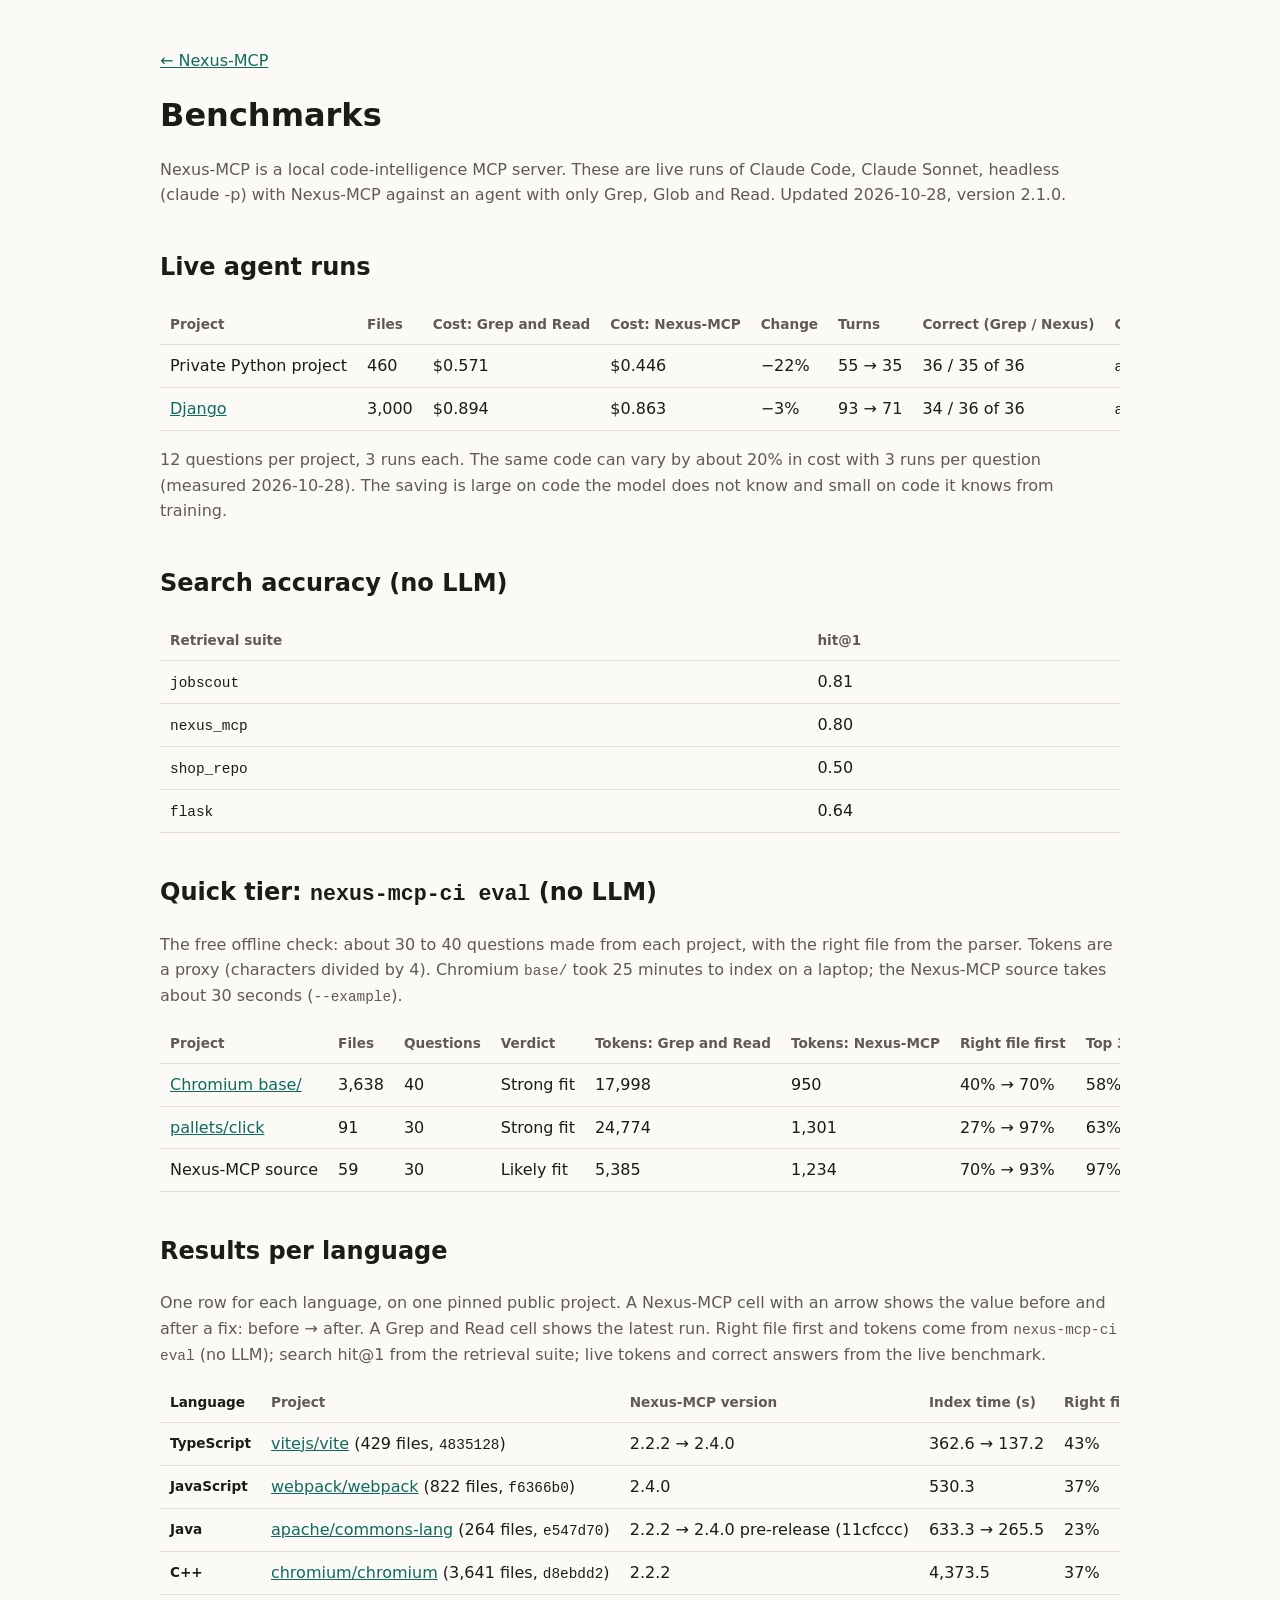
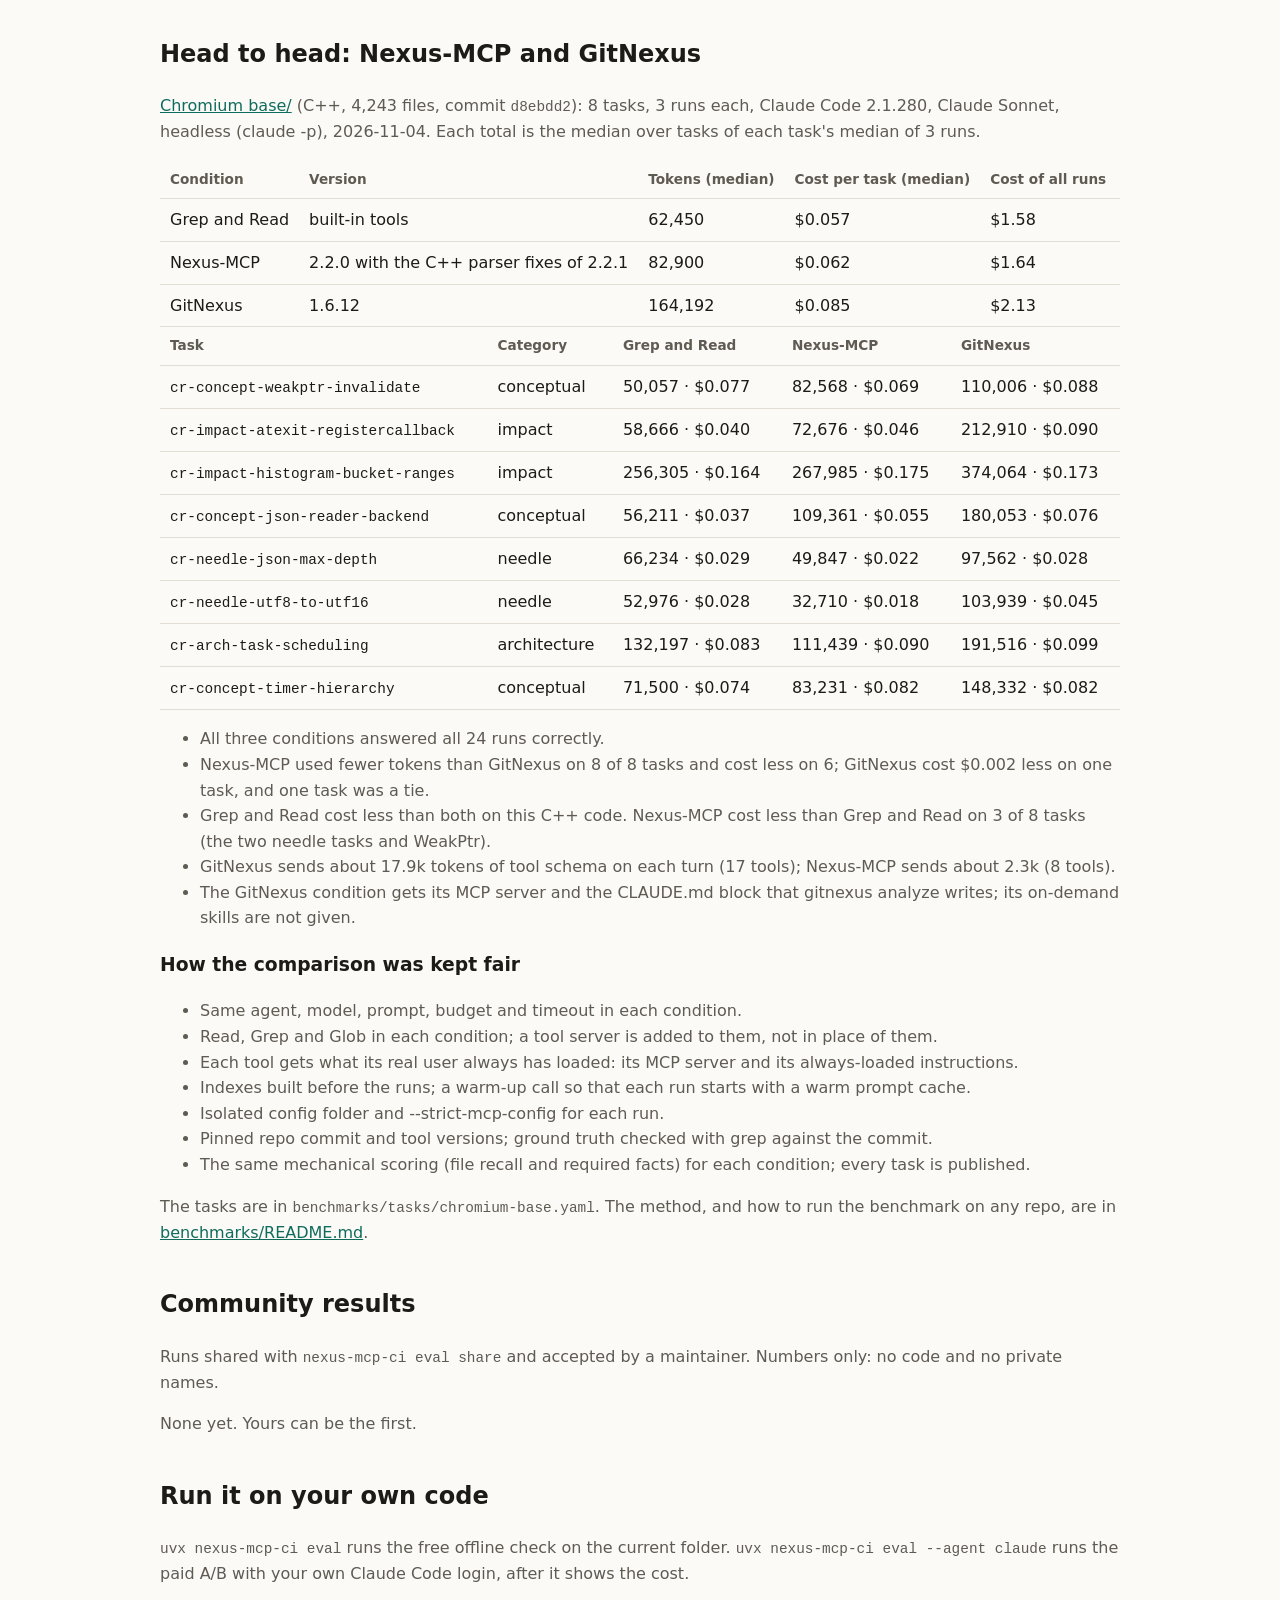
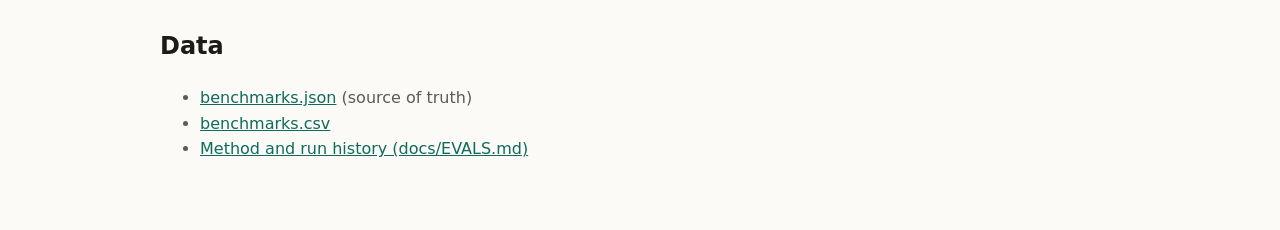
==== site/benchmarks.html @ 5e4255f2 "docs(results): publish the 2.4.0 results for TypeScript and JavaScript The 2.4.0 live run (Sonnet, m" ====
<!doctype html>
<html lang="en">
<head>
<meta charset="utf-8">
<meta name="viewport" content="width=device-width, initial-scale=1">
<title>Nexus-MCP Benchmarks</title>
<meta name="description" content="Measured cost, turns and accuracy of Claude Code with the Nexus-MCP code-intelligence server against Grep and Read, with method and raw data.">
<link rel="canonical" href="https://jaggernaut007.github.io/nexus-mcp/benchmarks.html">
<script type="application/ld+json">{"@context": "https://schema.org", "@type": "Dataset", "name": "Nexus-MCP token-efficiency benchmark", "description": "Live agent runs of Claude Code with Nexus-MCP against Grep and Read: cost, turns and correct answers per project.", "url": "https://jaggernaut007.github.io/nexus-mcp/benchmarks.html", "dateModified": "2026-10-28", "license": "https://github.com/jaggernaut007/Nexus-MCP/blob/main/LICENSE", "creator": {"@type": "Person", "name": "Shreyas Jagannath"}, "distribution": [{"@type": "DataDownload", "encodingFormat": "application/json", "contentUrl": "https://jaggernaut007.github.io/nexus-mcp/benchmarks.json"}, {"@type": "DataDownload", "encodingFormat": "text/csv", "contentUrl": "https://jaggernaut007.github.io/nexus-mcp/benchmarks.csv"}]}</script>
<style>
:root { --bg:#fbfaf7; --fg:#1d1b18; --muted:#5f5a52; --line:#e3ded4; --accent:#0f6b5c; }
@media (prefers-color-scheme: dark) { :root:not([data-theme="light"]) { --bg:#14130f; --fg:#ece8df; --muted:#a39d91; --line:#2e2b25; --accent:#5cc7b2; } }
:root[data-theme="dark"] { --bg:#14130f; --fg:#ece8df; --muted:#a39d91; --line:#2e2b25; --accent:#5cc7b2; }
body { margin:0; background:var(--bg); color:var(--fg); font:16px/1.6 system-ui, sans-serif; }
main { max-width:960px; margin:0 auto; padding:32px 16px 64px; }
h1 { font-size:2rem; margin:0 0 8px; } h2 { margin-top:40px; }
p, li { color:var(--muted); } a { color:var(--accent); }
.scroll { overflow-x:auto; max-width:100%; }
table { border-collapse:collapse; width:100%; font-variant-numeric:tabular-nums; }
th, td { text-align:left; padding:8px 10px; border-bottom:1px solid var(--line); white-space:nowrap; }
th { font-size:.85rem; color:var(--muted); font-weight:600; }
code { font-size:.9em; }
.lang tr > :first-child { position:sticky; left:0; background:var(--bg); color:var(--fg); }
</style>
</head>
<body>
<main>
<p><a href="./">← Nexus-MCP</a></p>
<h1>Benchmarks</h1>
<p>Nexus-MCP is a local code-intelligence MCP server. These are live runs of Claude Code, Claude Sonnet, headless (claude -p) with Nexus-MCP against an agent with only Grep, Glob and Read. Updated 2026-10-28, version 2.1.0.</p>
<h2>Live agent runs</h2>
<div class="scroll"><table>
<thead><tr><th>Project</th><th>Files</th><th>Cost: Grep and Read</th><th>Cost: Nexus-MCP</th><th>Change</th><th>Turns</th><th>Correct (Grep / Nexus)</th><th>Commit, date</th></tr></thead>
<tbody>
<tr><td>Private Python project</td><td>460</td><td>$0.571</td><td>$0.446</td><td>−22%</td><td>55 → 35</td><td>36 / 35 of 36</td><td><code>a67e5b4</code>, 2026-10-28</td></tr>
<tr><td><a href="https://github.com/django/django">Django</a></td><td>3,000</td><td>$0.894</td><td>$0.863</td><td>−3%</td><td>93 → 71</td><td>34 / 36 of 36</td><td><code>a67e5b4</code>, 2026-10-28</td></tr>
</tbody></table></div>
<p>12 questions per project, 3 runs each. The same code can vary by about 20% in cost with 3 runs per question (measured 2026-10-28). The saving is large on code the model does not know and small on code it knows from training.</p>
<h2>Search accuracy (no LLM)</h2>
<div class="scroll"><table><thead><tr><th>Retrieval suite</th><th>hit@1</th></tr></thead><tbody><tr><td><code>jobscout</code></td><td>0.81</td></tr><tr><td><code>nexus_mcp</code></td><td>0.80</td></tr><tr><td><code>shop_repo</code></td><td>0.50</td></tr><tr><td><code>flask</code></td><td>0.64</td></tr></tbody></table></div>
<h2>Quick tier: <code>nexus-mcp-ci eval</code> (no LLM)</h2>
<p>The free offline check: about 30 to 40 questions made from each project, with the right file from the parser. Tokens are a proxy (characters divided by 4). Chromium <code>base/</code> took 25 minutes to index on a laptop; the Nexus-MCP source takes about 30 seconds (<code>--example</code>).</p>
<div class="scroll"><table><thead><tr><th>Project</th><th>Files</th><th>Questions</th><th>Verdict</th><th>Tokens: Grep and Read</th><th>Tokens: Nexus-MCP</th><th>Right file first</th><th>Top 3</th><th>Date</th></tr></thead><tbody><tr><td><a href="https://github.com/chromium/chromium/tree/599789097af11286fca074380e8a3634cea2fa25/base">Chromium base/</a></td><td>3,638</td><td>40</td><td>Strong fit</td><td>17,998</td><td>950</td><td>40% → 70%</td><td>58% → 90%</td><td>2026-11-03</td></tr><tr><td><a href="https://github.com/pallets/click">pallets/click</a></td><td>91</td><td>30</td><td>Strong fit</td><td>24,774</td><td>1,301</td><td>27% → 97%</td><td>63% → 100%</td><td>2026-11-03</td></tr><tr><td>Nexus-MCP source</td><td>59</td><td>30</td><td>Likely fit</td><td>5,385</td><td>1,234</td><td>70% → 93%</td><td>97% → 97%</td><td>2026-11-03</td></tr></tbody></table></div>
<h2>Results per language</h2>
<p>One row for each language, on one pinned public project. A Nexus-MCP cell with an arrow shows the value before and after a fix: before → after. A Grep and Read cell shows the latest run. Right file first and tokens come from <code>nexus-mcp-ci eval</code> (no LLM); search hit@1 from the retrieval suite; live tokens and correct answers from the live benchmark.</p>
<div class="scroll"><table class="lang"><thead><tr><th>Language</th><th>Project</th><th>Nexus-MCP version</th><th>Index time (s)</th><th>Right file first: Grep and Read</th><th>Right file first: Nexus-MCP</th><th>Tokens to the right file: Grep and Read</th><th>Tokens to the right file: Nexus-MCP</th><th>Search hit@1</th><th>Calls per function</th><th>Live tokens: Grep and Read</th><th>Live tokens: Nexus-MCP</th><th>Correct: Grep and Read</th><th>Correct: Nexus-MCP</th><th>Agent</th></tr></thead><tbody><tr><th scope="row">TypeScript</th><td><a href="https://github.com/vitejs/vite">vitejs/vite</a> (429 files, <code>4835128</code>)</td><td>2.2.2 → 2.4.0</td><td>362.6 → 137.2</td><td>43%</td><td>83%</td><td>16,520</td><td>1,322 → 1,286</td><td>0.47</td><td>1.38</td><td>69,790</td><td>57,268 → 52,411</td><td>6 of 6</td><td>6 of 6</td><td>sonnet, medium effort, reduced</td></tr><tr><th scope="row">JavaScript</th><td><a href="https://github.com/webpack/webpack">webpack/webpack</a> (822 files, <code>f6366b0</code>)</td><td>2.4.0</td><td>530.3</td><td>37%</td><td>67%</td><td>25,634</td><td>1,251</td><td>0.20</td><td>1.38</td><td>100,320</td><td>74,638</td><td>6 of 6</td><td>6 of 6</td><td>sonnet, medium effort, reduced</td></tr><tr><th scope="row">Java</th><td><a href="https://github.com/apache/commons-lang">apache/commons-lang</a> (264 files, <code>e547d70</code>)</td><td>2.2.2 → 2.4.0 pre-release (11cfccc)</td><td>633.3 → 265.5</td><td>23%</td><td>87%</td><td>48,176</td><td>1,277 → 1,241</td><td>0.73</td><td>0.75</td><td>50,448</td><td>34,601 → 32,862</td><td>6 of 6</td><td>6 of 6</td><td>sonnet, medium effort, reduced</td></tr><tr><th scope="row">C++</th><td><a href="https://chromium.googlesource.com/chromium/src">chromium/chromium</a> (3,641 files, <code>d8ebdd2</code>)</td><td>2.2.2</td><td>4,373.5</td><td>37%</td><td>83%</td><td>16,096</td><td>953</td><td>0.40</td><td>1.39</td><td>70,495</td><td>60,622</td><td>6 of 6</td><td>6 of 6</td><td>sonnet, medium effort, reduced</td></tr></tbody></table></div>
<h2>Head to head: Nexus-MCP and GitNexus</h2>
<p><a href="https://chromium.googlesource.com/chromium/src/+/d8ebdd25980e38badccc265758aa508e6592000e/base/">Chromium base/</a> (C++, 4,243 files, commit <code>d8ebdd2</code>): 8 tasks, 3 runs each, Claude Code 2.1.280, Claude Sonnet, headless (claude -p), 2026-11-04. Each total is the median over tasks of each task&#x27;s median of 3 runs.</p>
<div class="scroll"><table><thead><tr><th>Condition</th><th>Version</th><th>Tokens (median)</th><th>Cost per task (median)</th><th>Cost of all runs</th><th>Turns</th><th>Correct</th></tr></thead><tbody><tr><td>Grep and Read</td><td>built-in tools</td><td>62,450</td><td>$0.057</td><td>$1.58</td><td>5</td><td>24 of 24</td></tr><tr><td>Nexus-MCP</td><td>2.2.0 with the C++ parser fixes of 2.2.1</td><td>82,900</td><td>$0.062</td><td>$1.64</td><td>6</td><td>24 of 24</td></tr><tr><td>GitNexus</td><td>1.6.12</td><td>164,192</td><td>$0.085</td><td>$2.13</td><td>6</td><td>24 of 24</td></tr></tbody></table></div>
<div class="scroll"><table><thead><tr><th>Task</th><th>Category</th><th>Grep and Read</th><th>Nexus-MCP</th><th>GitNexus</th></tr></thead><tbody><tr><td><code>cr-concept-weakptr-invalidate</code></td><td>conceptual</td><td>50,057 · $0.077</td><td>82,568 · $0.069</td><td>110,006 · $0.088</td></tr><tr><td><code>cr-impact-atexit-registercallback</code></td><td>impact</td><td>58,666 · $0.040</td><td>72,676 · $0.046</td><td>212,910 · $0.090</td></tr><tr><td><code>cr-impact-histogram-bucket-ranges</code></td><td>impact</td><td>256,305 · $0.164</td><td>267,985 · $0.175</td><td>374,064 · $0.173</td></tr><tr><td><code>cr-concept-json-reader-backend</code></td><td>conceptual</td><td>56,211 · $0.037</td><td>109,361 · $0.055</td><td>180,053 · $0.076</td></tr><tr><td><code>cr-needle-json-max-depth</code></td><td>needle</td><td>66,234 · $0.029</td><td>49,847 · $0.022</td><td>97,562 · $0.028</td></tr><tr><td><code>cr-needle-utf8-to-utf16</code></td><td>needle</td><td>52,976 · $0.028</td><td>32,710 · $0.018</td><td>103,939 · $0.045</td></tr><tr><td><code>cr-arch-task-scheduling</code></td><td>architecture</td><td>132,197 · $0.083</td><td>111,439 · $0.090</td><td>191,516 · $0.099</td></tr><tr><td><code>cr-concept-timer-hierarchy</code></td><td>conceptual</td><td>71,500 · $0.074</td><td>83,231 · $0.082</td><td>148,332 · $0.082</td></tr></tbody></table></div>
<ul><li>All three conditions answered all 24 runs correctly.</li><li>Nexus-MCP used fewer tokens than GitNexus on 8 of 8 tasks and cost less on 6; GitNexus cost $0.002 less on one task, and one task was a tie.</li><li>Grep and Read cost less than both on this C++ code. Nexus-MCP cost less than Grep and Read on 3 of 8 tasks (the two needle tasks and WeakPtr).</li><li>GitNexus sends about 17.9k tokens of tool schema on each turn (17 tools); Nexus-MCP sends about 2.3k (8 tools).</li><li>The GitNexus condition gets its MCP server and the CLAUDE.md block that gitnexus analyze writes; its on-demand skills are not given.</li></ul>
<h3>How the comparison was kept fair</h3>
<ul><li>Same agent, model, prompt, budget and timeout in each condition.</li><li>Read, Grep and Glob in each condition; a tool server is added to them, not in place of them.</li><li>Each tool gets what its real user always has loaded: its MCP server and its always-loaded instructions.</li><li>Indexes built before the runs; a warm-up call so that each run starts with a warm prompt cache.</li><li>Isolated config folder and --strict-mcp-config for each run.</li><li>Pinned repo commit and tool versions; ground truth checked with grep against the commit.</li><li>The same mechanical scoring (file recall and required facts) for each condition; every task is published.</li></ul>
<p>The tasks are in <code>benchmarks/tasks/chromium-base.yaml</code>. The method, and how to run the benchmark on any repo, are in <a href="https://github.com/jaggernaut007/Nexus-MCP/blob/main/benchmarks/README.md">benchmarks/README.md</a>.</p>
<h2>Community results</h2>
<p>Runs shared with <code>nexus-mcp-ci eval share</code> and accepted by a maintainer. Numbers only: no code and no private names.</p>
<p>None yet. Yours can be the first.</p>
<h2>Run it on your own code</h2>
<p><code>uvx nexus-mcp-ci eval</code> runs the free offline check on the current folder. <code>uvx nexus-mcp-ci eval --agent claude</code> runs the paid A/B with your own Claude Code login, after it shows the cost.</p>
<h2>Data</h2>
<ul>
<li><a href="benchmarks.json">benchmarks.json</a> (source of truth)</li>
<li><a href="benchmarks.csv">benchmarks.csv</a></li>
<li><a href="https://github.com/jaggernaut007/Nexus-MCP/blob/main/docs/EVALS.md">Method and run history (docs/EVALS.md)</a></li>
</ul>
</main>
</body>
</html>
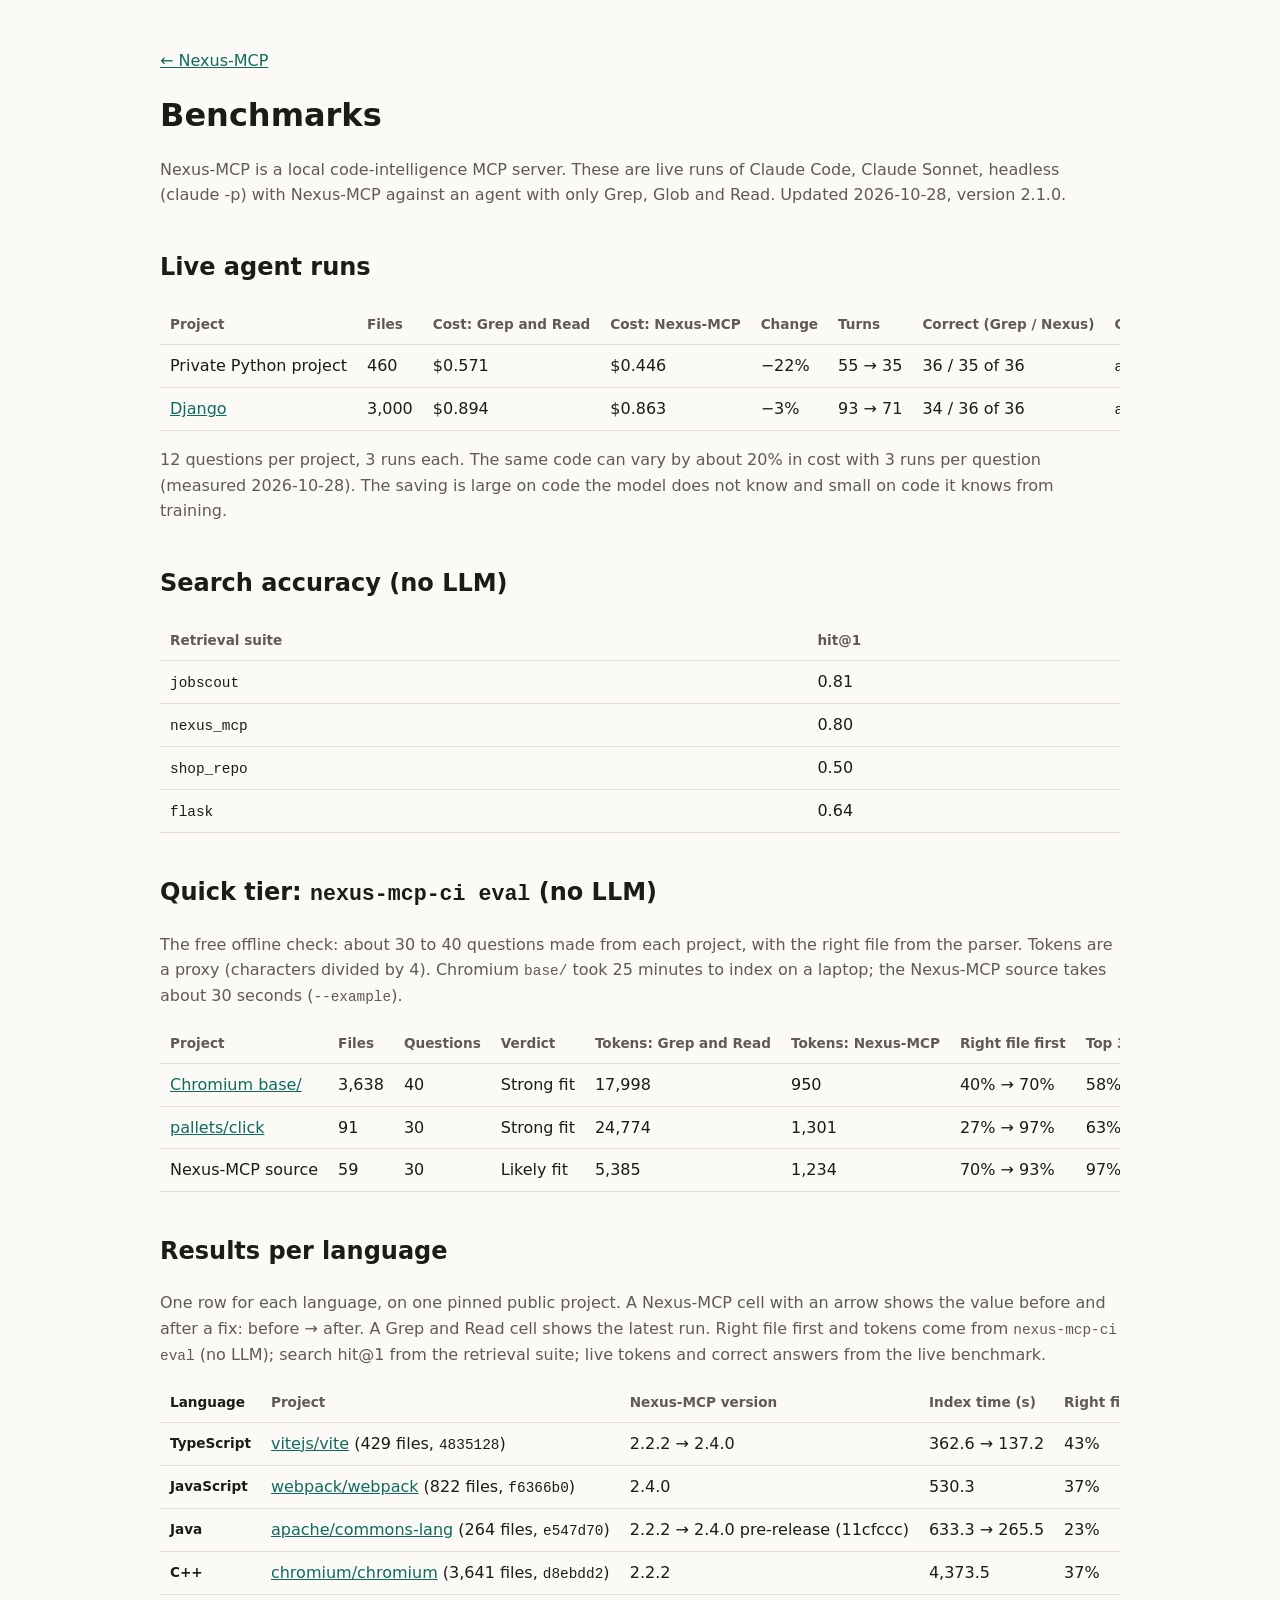
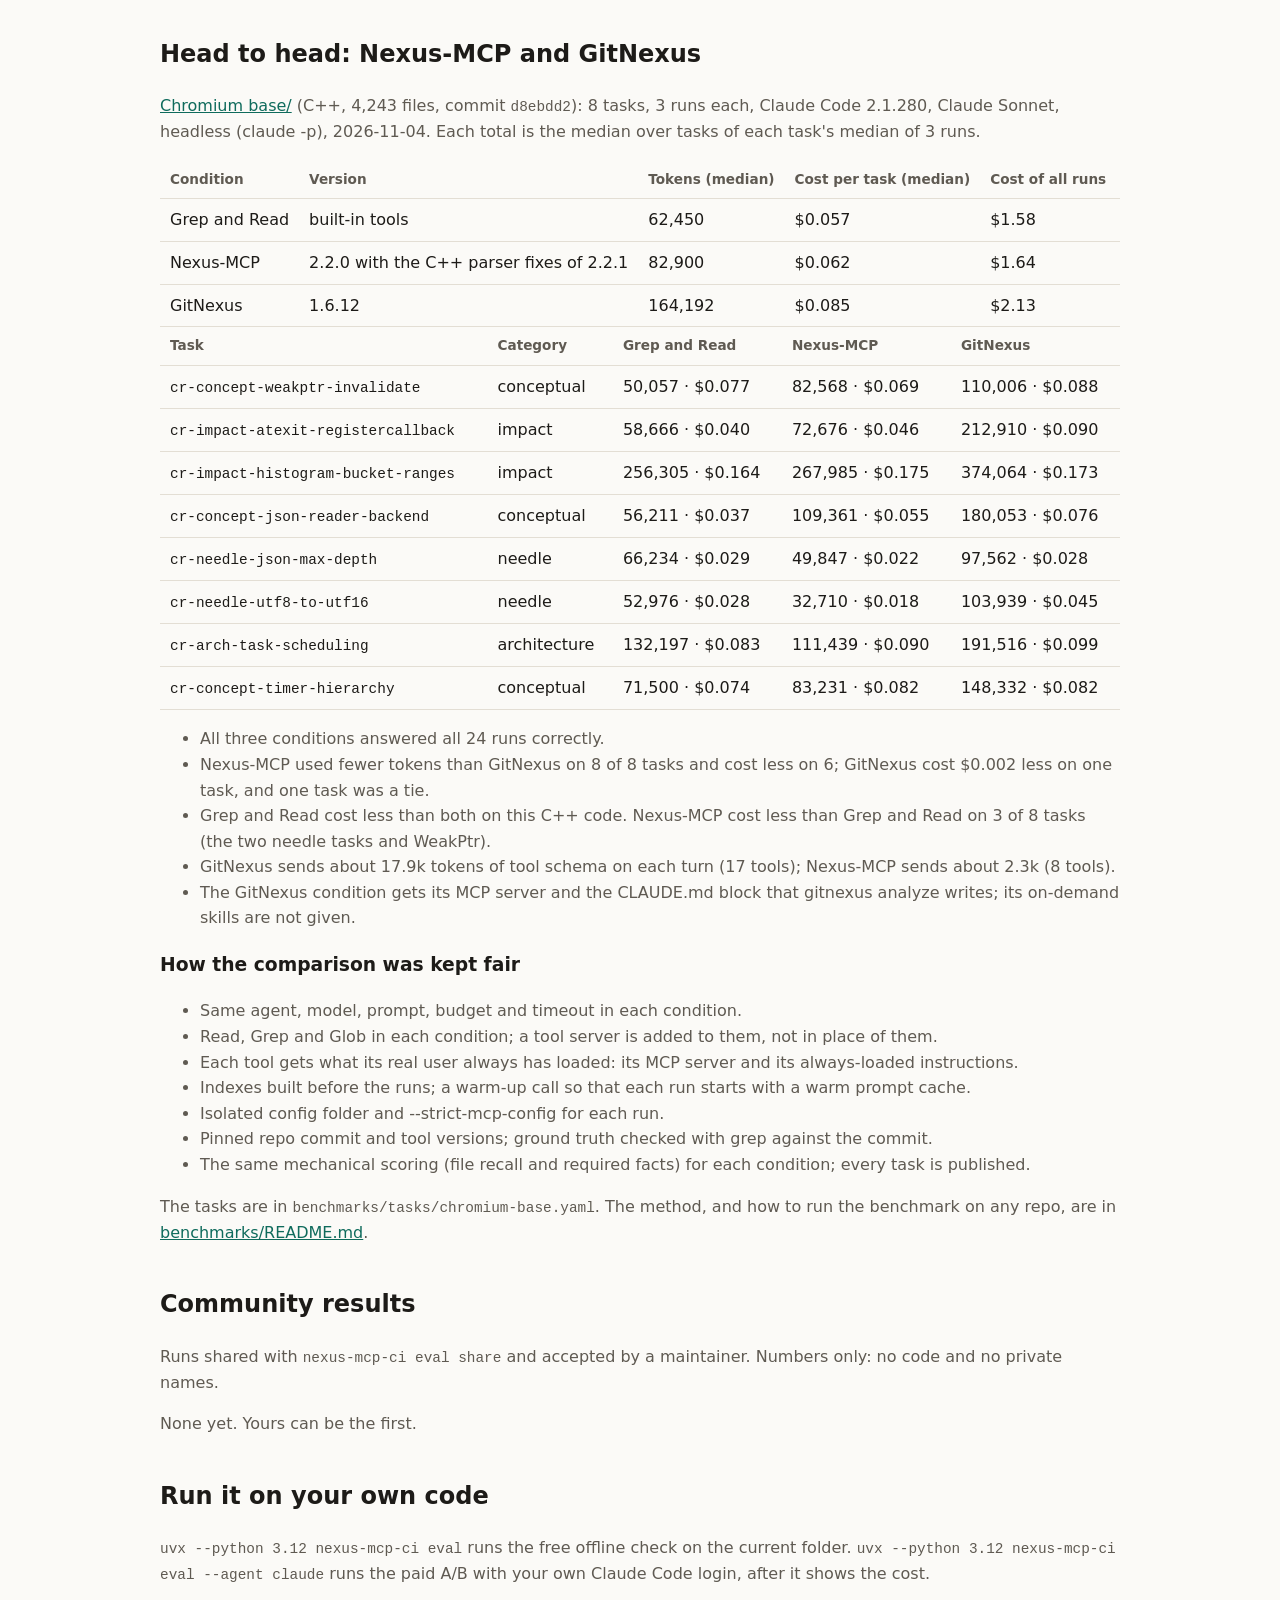
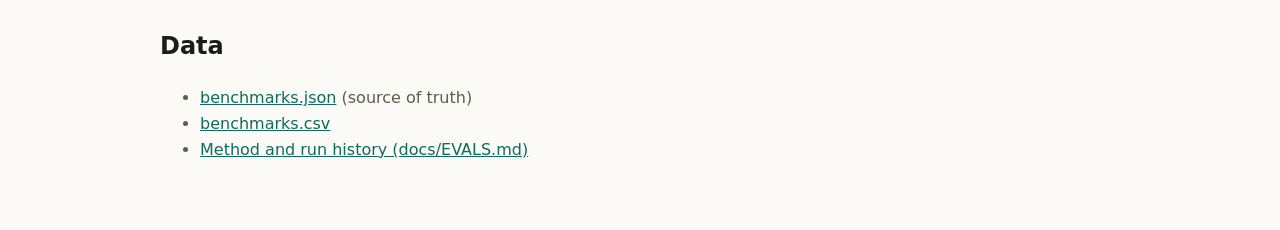
==== commit 7929d5c2: "fix(install): pin Python 3.12 in every uvx launch uvx uses the default Python for a tool and ignores" ====
--- a/site/benchmarks.html
+++ b/site/benchmarks.html
@@ -43,7 +43,7 @@
 <div class="scroll"><table><thead><tr><th>Project</th><th>Files</th><th>Questions</th><th>Verdict</th><th>Tokens: Grep and Read</th><th>Tokens: Nexus-MCP</th><th>Right file first</th><th>Top 3</th><th>Date</th></tr></thead><tbody><tr><td><a href="https://github.com/chromium/chromium/tree/599789097af11286fca074380e8a3634cea2fa25/base">Chromium base/</a></td><td>3,638</td><td>40</td><td>Strong fit</td><td>17,998</td><td>950</td><td>40% → 70%</td><td>58% → 90%</td><td>2026-11-03</td></tr><tr><td><a href="https://github.com/pallets/click">pallets/click</a></td><td>91</td><td>30</td><td>Strong fit</td><td>24,774</td><td>1,301</td><td>27% → 97%</td><td>63% → 100%</td><td>2026-11-03</td></tr><tr><td>Nexus-MCP source</td><td>59</td><td>30</td><td>Likely fit</td><td>5,385</td><td>1,234</td><td>70% → 93%</td><td>97% → 97%</td><td>2026-11-03</td></tr></tbody></table></div>
 <h2>Results per language</h2>
 <p>One row for each language, on one pinned public project. A Nexus-MCP cell with an arrow shows the value before and after a fix: before → after. A Grep and Read cell shows the latest run. Right file first and tokens come from <code>nexus-mcp-ci eval</code> (no LLM); search hit@1 from the retrieval suite; live tokens and correct answers from the live benchmark.</p>
-<div class="scroll"><table class="lang"><thead><tr><th>Language</th><th>Project</th><th>Nexus-MCP version</th><th>Index time (s)</th><th>Right file first: Grep and Read</th><th>Right file first: Nexus-MCP</th><th>Tokens to the right file: Grep and Read</th><th>Tokens to the right file: Nexus-MCP</th><th>Search hit@1</th><th>Calls per function</th><th>Live tokens: Grep and Read</th><th>Live tokens: Nexus-MCP</th><th>Correct: Grep and Read</th><th>Correct: Nexus-MCP</th><th>Agent</th></tr></thead><tbody><tr><th scope="row">TypeScript</th><td><a href="https://github.com/vitejs/vite">vitejs/vite</a> (429 files, <code>4835128</code>)</td><td>2.2.2 → 2.4.0</td><td>362.6 → 137.2</td><td>43%</td><td>83%</td><td>16,520</td><td>1,322 → 1,286</td><td>0.47</td><td>1.38</td><td>69,790</td><td>57,268 → 52,411</td><td>6 of 6</td><td>6 of 6</td><td>sonnet, medium effort, reduced</td></tr><tr><th scope="row">JavaScript</th><td><a href="https://github.com/webpack/webpack">webpack/webpack</a> (822 files, <code>f6366b0</code>)</td><td>2.4.0</td><td>530.3</td><td>37%</td><td>67%</td><td>25,634</td><td>1,251</td><td>0.20</td><td>1.38</td><td>100,320</td><td>74,638</td><td>6 of 6</td><td>6 of 6</td><td>sonnet, medium effort, reduced</td></tr><tr><th scope="row">Java</th><td><a href="https://github.com/apache/commons-lang">apache/commons-lang</a> (264 files, <code>e547d70</code>)</td><td>2.2.2 → 2.4.0 pre-release (11cfccc)</td><td>633.3 → 265.5</td><td>23%</td><td>87%</td><td>48,176</td><td>1,277 → 1,241</td><td>0.73</td><td>0.75</td><td>50,448</td><td>34,601 → 32,862</td><td>6 of 6</td><td>6 of 6</td><td>sonnet, medium effort, reduced</td></tr><tr><th scope="row">C++</th><td><a href="https://chromium.googlesource.com/chromium/src">chromium/chromium</a> (3,641 files, <code>d8ebdd2</code>)</td><td>2.2.2</td><td>4,373.5</td><td>37%</td><td>83%</td><td>16,096</td><td>953</td><td>0.40</td><td>1.39</td><td>70,495</td><td>60,622</td><td>6 of 6</td><td>6 of 6</td><td>sonnet, medium effort, reduced</td></tr></tbody></table></div>
+<div class="scroll"><table class="lang"><thead><tr><th>Language</th><th>Project</th><th>Nexus-MCP version</th><th>Index time (s)</th><th>Right file first: Grep and Read</th><th>Right file first: Nexus-MCP</th><th>Tokens to the right file: Grep and Read</th><th>Tokens to the right file: Nexus-MCP</th><th>Search hit@1</th><th>Calls per function</th><th>Live tokens: Grep and Read</th><th>Live tokens: Nexus-MCP</th><th>Correct: Grep and Read</th><th>Correct: Nexus-MCP</th><th>Agent</th></tr></thead><tbody><tr><th scope="row">TypeScript</th><td><a href="https://github.com/vitejs/vite">vitejs/vite</a> (429 files, <code>4835128</code>)</td><td>2.2.2 → 2.4.0</td><td>362.6 → 137.2</td><td>43%</td><td>83%</td><td>16,520</td><td>1,322 → 1,286</td><td>0.47</td><td>1.40</td><td>69,790</td><td>57,268 → 52,411</td><td>6 of 6</td><td>6 of 6</td><td>sonnet, medium effort, reduced</td></tr><tr><th scope="row">JavaScript</th><td><a href="https://github.com/webpack/webpack">webpack/webpack</a> (822 files, <code>f6366b0</code>)</td><td>2.4.0</td><td>530.3</td><td>37%</td><td>67%</td><td>25,634</td><td>1,251</td><td>0.20</td><td>1.38</td><td>100,320</td><td>74,638</td><td>6 of 6</td><td>6 of 6</td><td>sonnet, medium effort, reduced</td></tr><tr><th scope="row">Java</th><td><a href="https://github.com/apache/commons-lang">apache/commons-lang</a> (264 files, <code>e547d70</code>)</td><td>2.2.2 → 2.4.0 pre-release (11cfccc)</td><td>633.3 → 265.5</td><td>23%</td><td>87%</td><td>48,176</td><td>1,277 → 1,241</td><td>0.73</td><td>0.75</td><td>50,448</td><td>34,601 → 32,862</td><td>6 of 6</td><td>6 of 6</td><td>sonnet, medium effort, reduced</td></tr><tr><th scope="row">C++</th><td><a href="https://chromium.googlesource.com/chromium/src">chromium/chromium</a> (3,641 files, <code>d8ebdd2</code>)</td><td>2.2.2</td><td>4,373.5</td><td>37%</td><td>83%</td><td>16,096</td><td>953</td><td>0.40</td><td>0.00</td><td>70,495</td><td>60,622</td><td>6 of 6</td><td>6 of 6</td><td>sonnet, medium effort, reduced</td></tr></tbody></table></div>
 <h2>Head to head: Nexus-MCP and GitNexus</h2>
 <p><a href="https://chromium.googlesource.com/chromium/src/+/d8ebdd25980e38badccc265758aa508e6592000e/base/">Chromium base/</a> (C++, 4,243 files, commit <code>d8ebdd2</code>): 8 tasks, 3 runs each, Claude Code 2.1.280, Claude Sonnet, headless (claude -p), 2026-11-04. Each total is the median over tasks of each task&#x27;s median of 3 runs.</p>
 <div class="scroll"><table><thead><tr><th>Condition</th><th>Version</th><th>Tokens (median)</th><th>Cost per task (median)</th><th>Cost of all runs</th><th>Turns</th><th>Correct</th></tr></thead><tbody><tr><td>Grep and Read</td><td>built-in tools</td><td>62,450</td><td>$0.057</td><td>$1.58</td><td>5</td><td>24 of 24</td></tr><tr><td>Nexus-MCP</td><td>2.2.0 with the C++ parser fixes of 2.2.1</td><td>82,900</td><td>$0.062</td><td>$1.64</td><td>6</td><td>24 of 24</td></tr><tr><td>GitNexus</td><td>1.6.12</td><td>164,192</td><td>$0.085</td><td>$2.13</td><td>6</td><td>24 of 24</td></tr></tbody></table></div>
@@ -56,7 +56,7 @@
 <p>Runs shared with <code>nexus-mcp-ci eval share</code> and accepted by a maintainer. Numbers only: no code and no private names.</p>
 <p>None yet. Yours can be the first.</p>
 <h2>Run it on your own code</h2>
-<p><code>uvx nexus-mcp-ci eval</code> runs the free offline check on the current folder. <code>uvx nexus-mcp-ci eval --agent claude</code> runs the paid A/B with your own Claude Code login, after it shows the cost.</p>
+<p><code>uvx --python 3.12 nexus-mcp-ci eval</code> runs the free offline check on the current folder. <code>uvx --python 3.12 nexus-mcp-ci eval --agent claude</code> runs the paid A/B with your own Claude Code login, after it shows the cost.</p>
 <h2>Data</h2>
 <ul>
 <li><a href="benchmarks.json">benchmarks.json</a> (source of truth)</li>
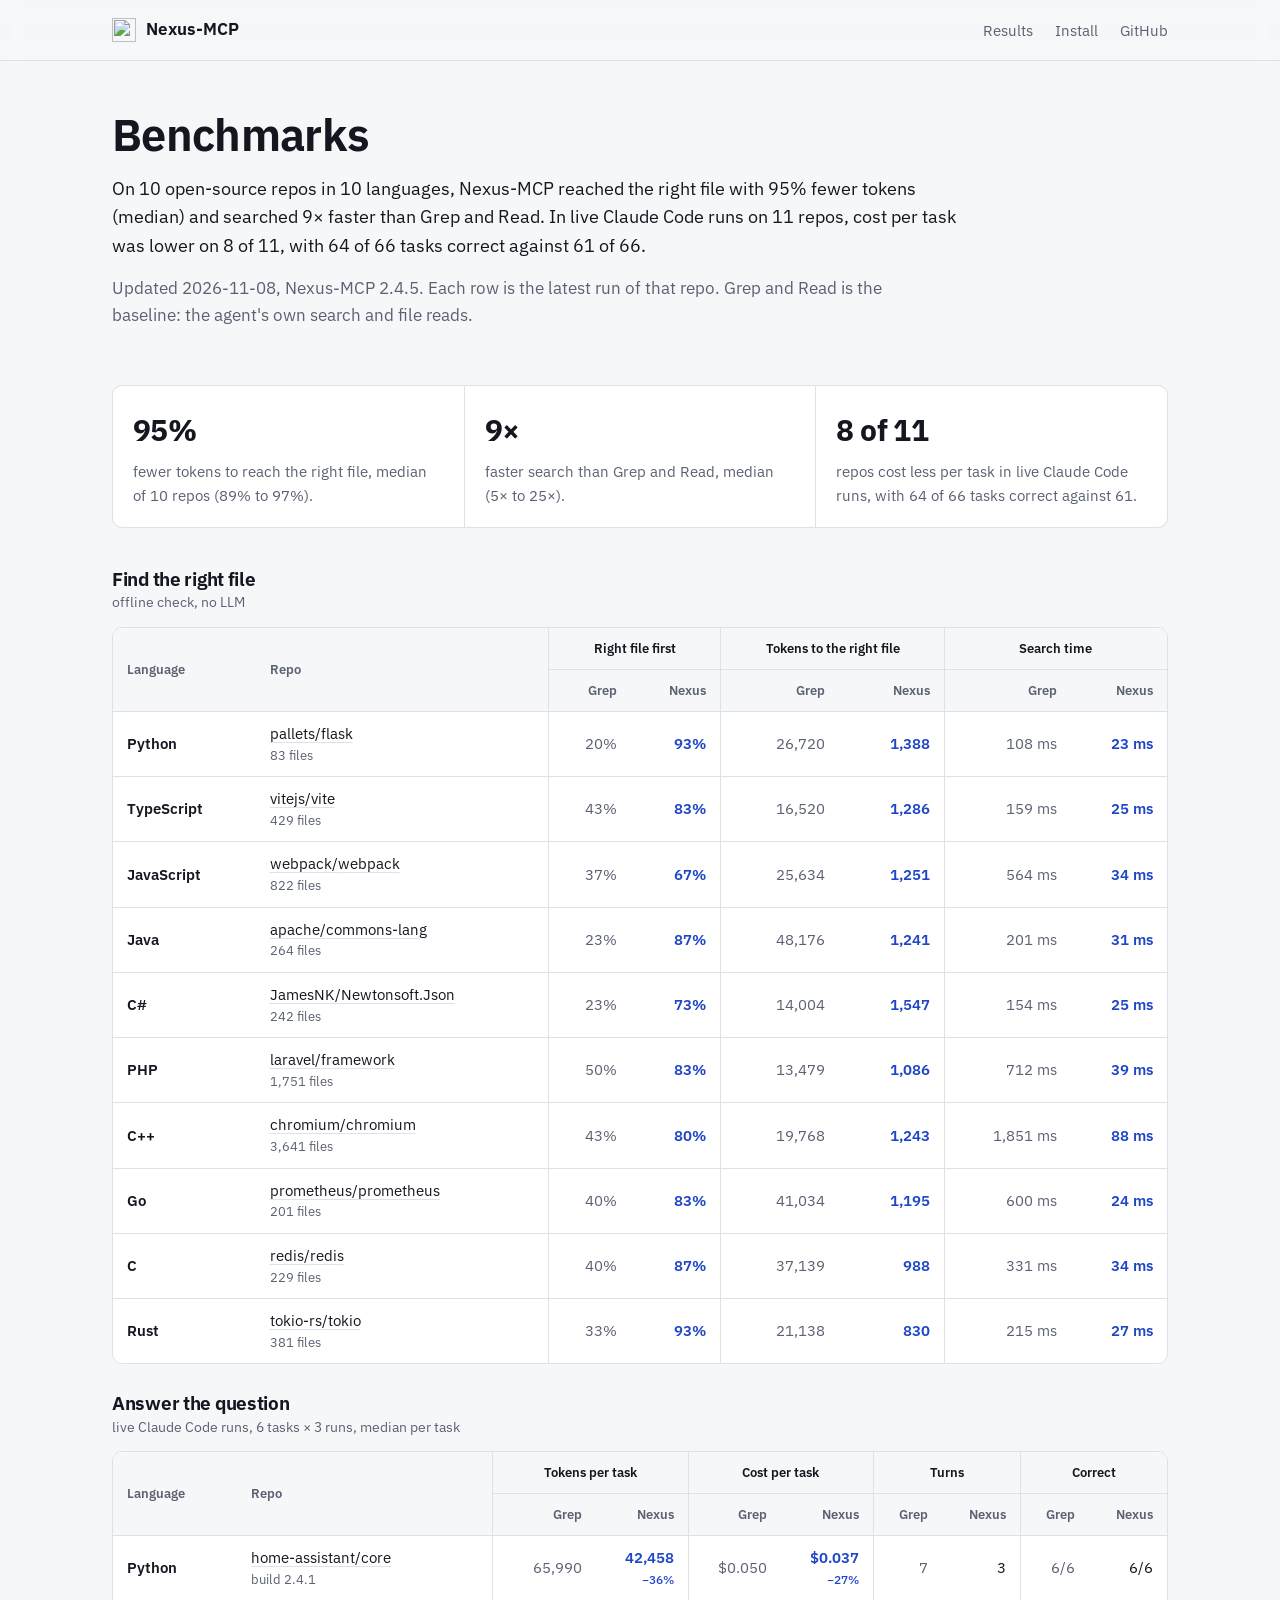
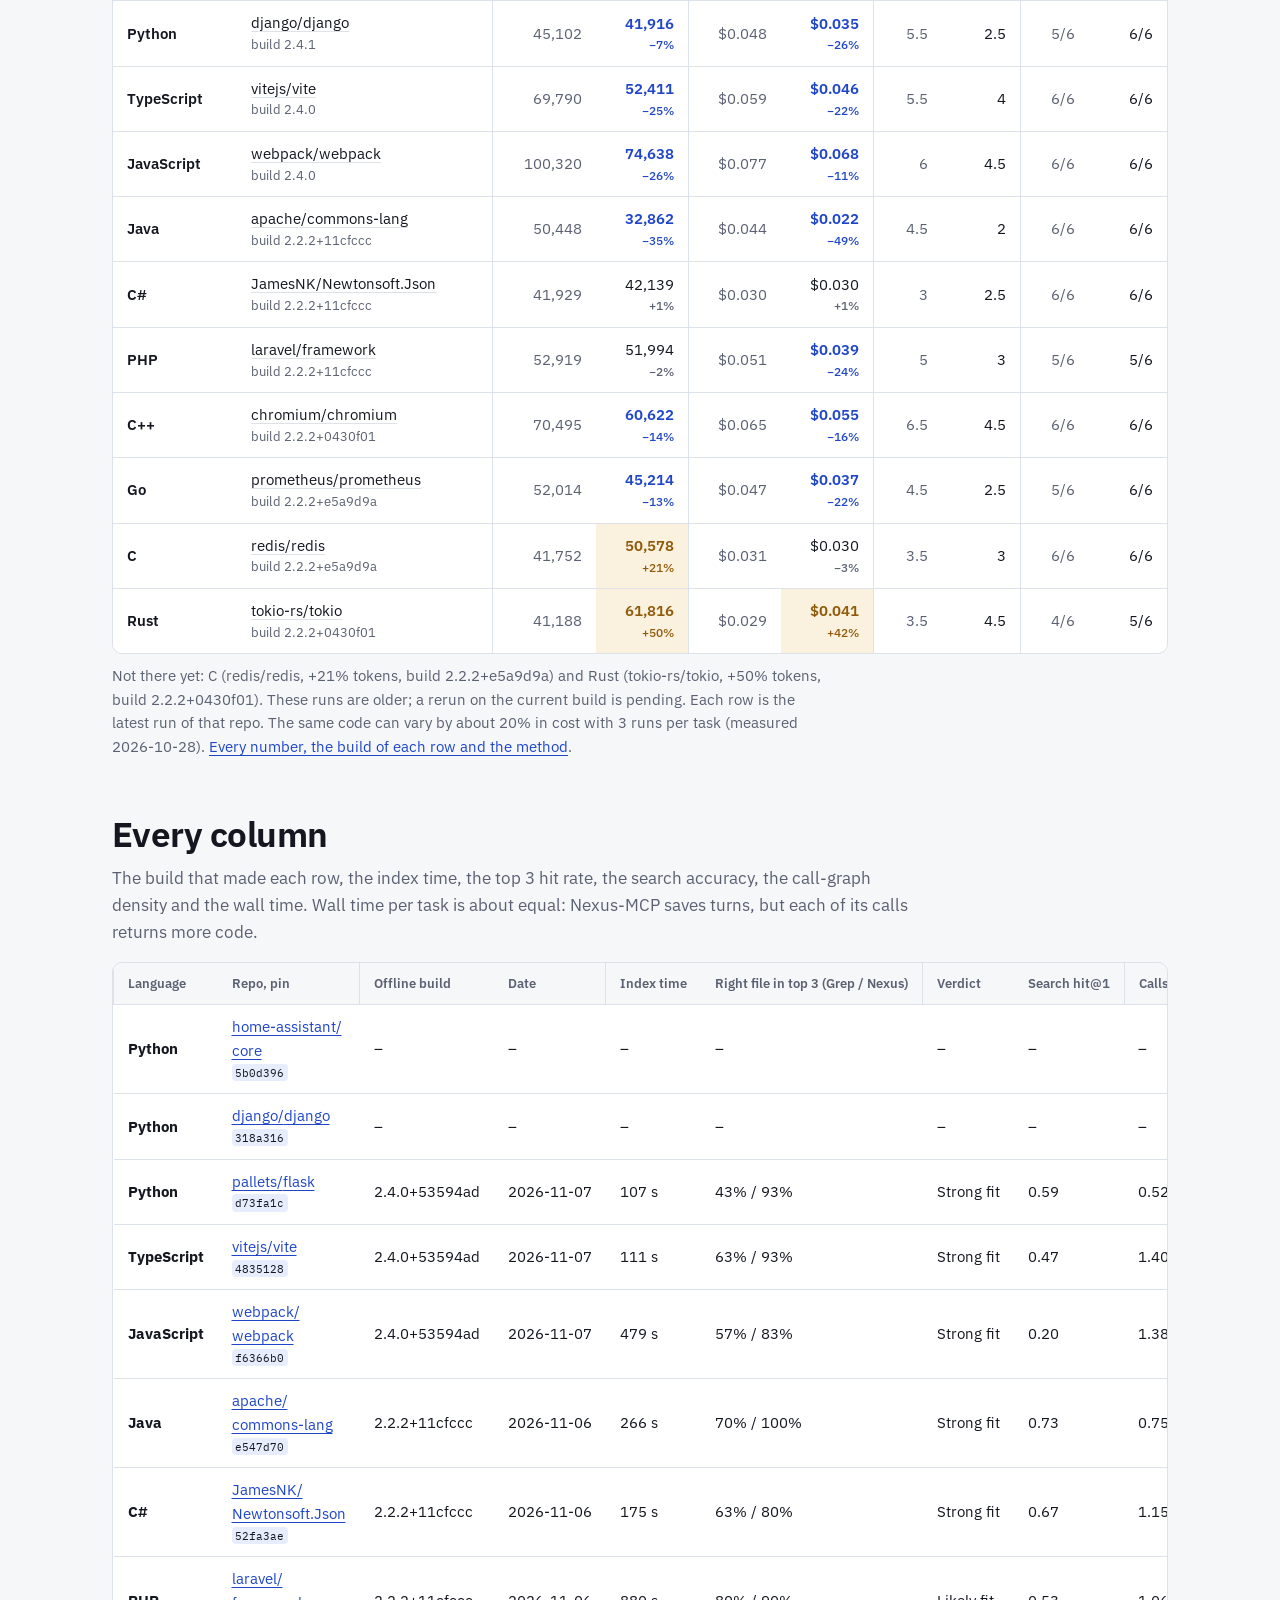
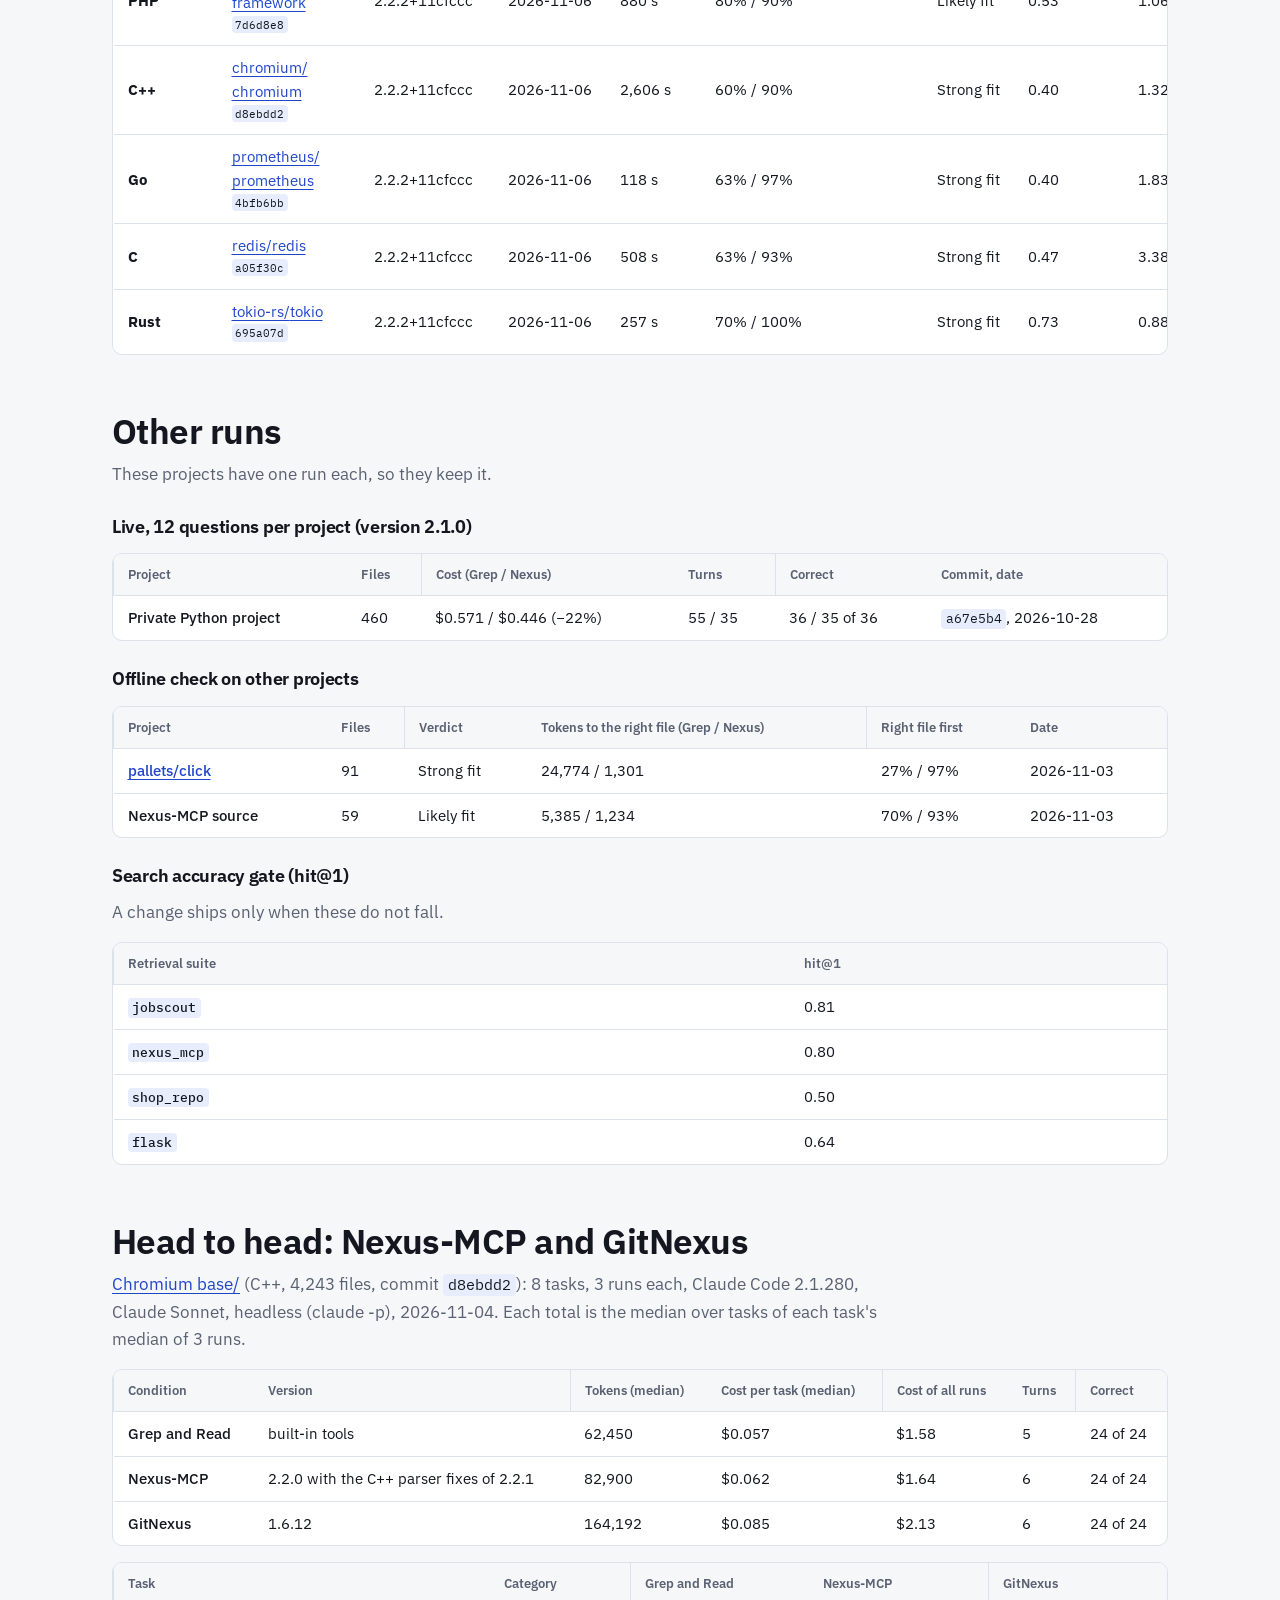
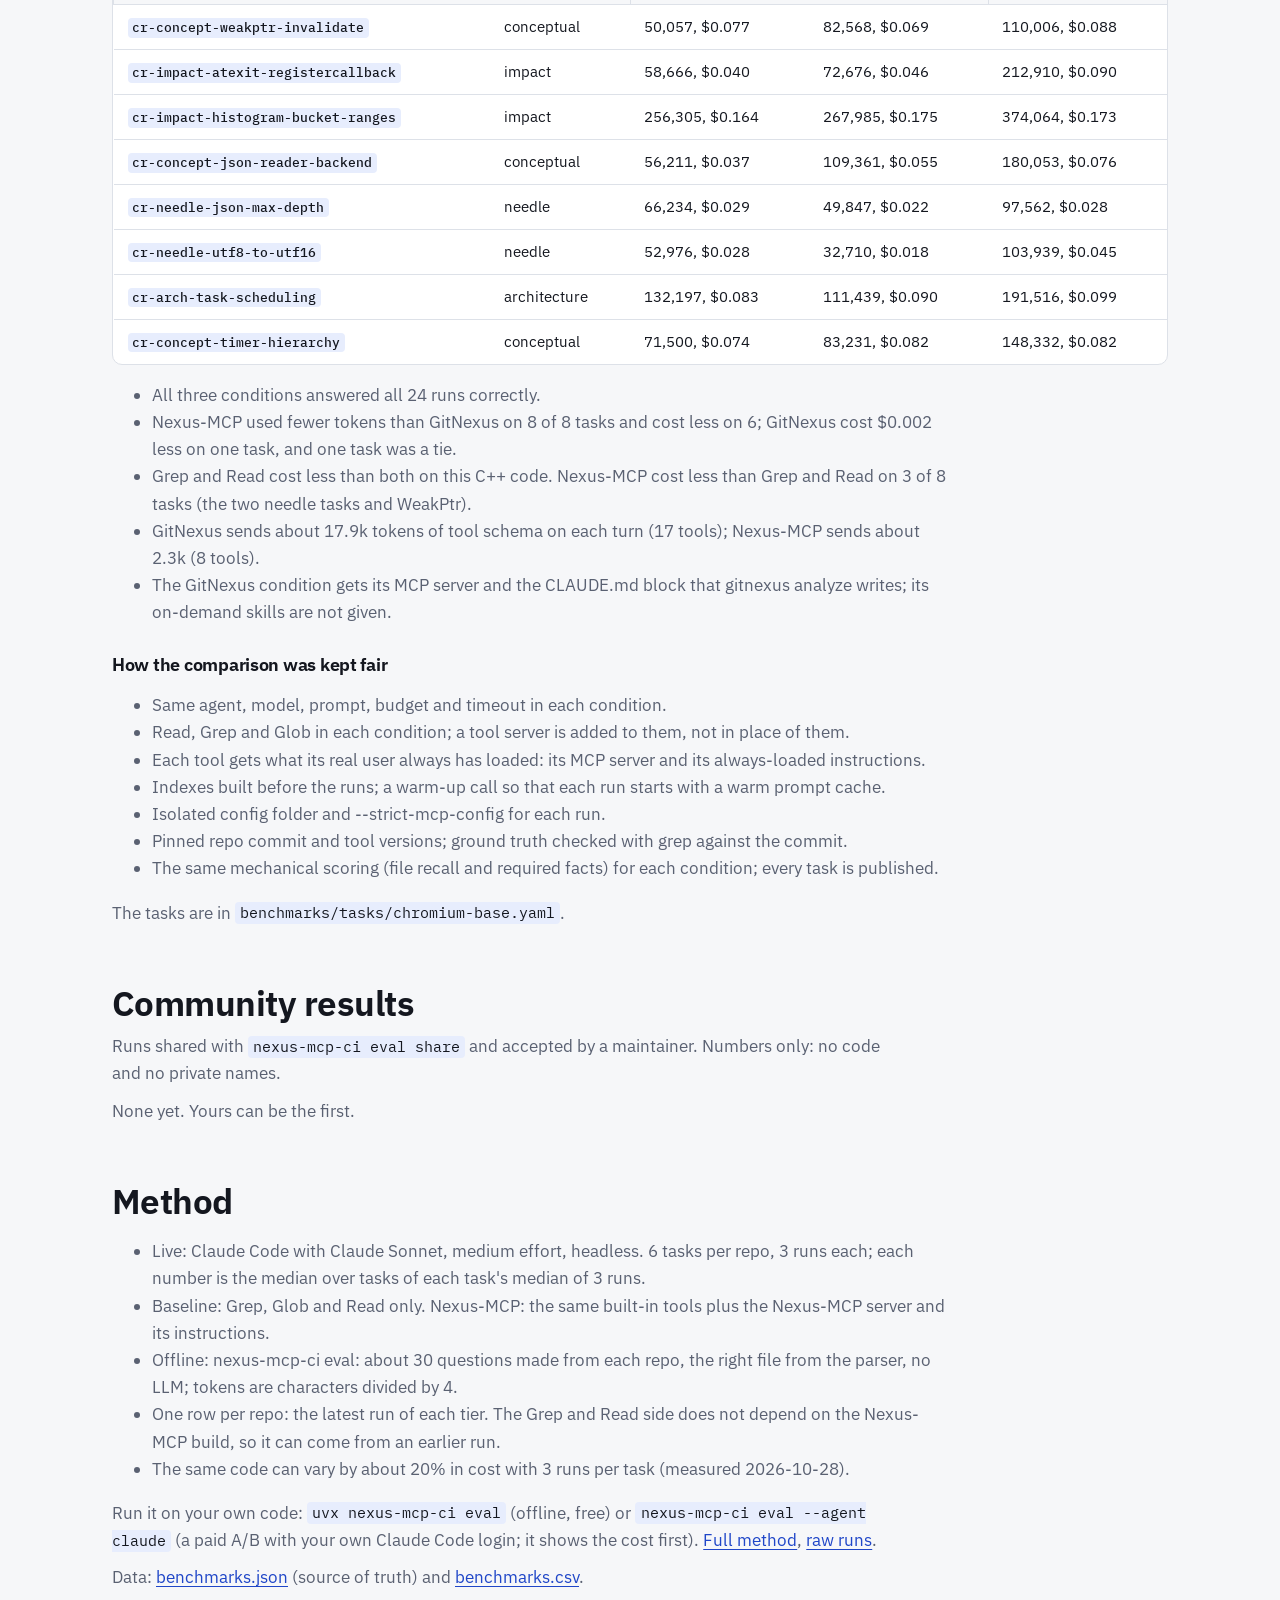
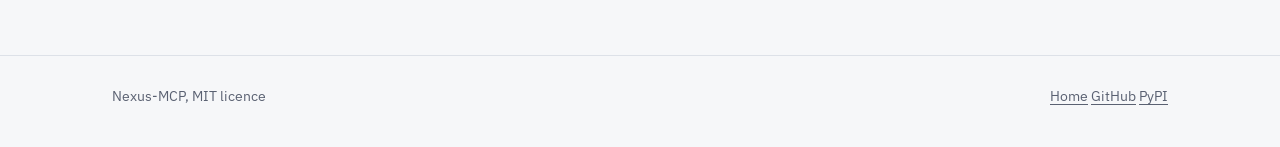
==== commit a80fe12e: "docs: rewrite the README and the site around the token story The README goes from 830 to about 200 l" ====
--- a/site/benchmarks.html
+++ b/site/benchmarks.html
@@ -4,65 +4,62 @@
 <meta charset="utf-8">
 <meta name="viewport" content="width=device-width, initial-scale=1">
 <title>Nexus-MCP Benchmarks</title>
-<meta name="description" content="Measured cost, turns and accuracy of Claude Code with the Nexus-MCP code-intelligence server against Grep and Read, with method and raw data.">
+<meta name="description" content="Tokens, search time, cost and accuracy of coding agents with Nexus-MCP against Grep and Read, on 12 open-source repos in 10 languages. Method and raw data.">
 <link rel="canonical" href="https://jaggernaut007.github.io/nexus-mcp/benchmarks.html">
-<script type="application/ld+json">{"@context": "https://schema.org", "@type": "Dataset", "name": "Nexus-MCP token-efficiency benchmark", "description": "Live agent runs of Claude Code with Nexus-MCP against Grep and Read: cost, turns and correct answers per project.", "url": "https://jaggernaut007.github.io/nexus-mcp/benchmarks.html", "dateModified": "2026-10-28", "license": "https://github.com/jaggernaut007/Nexus-MCP/blob/main/LICENSE", "creator": {"@type": "Person", "name": "Shreyas Jagannath"}, "distribution": [{"@type": "DataDownload", "encodingFormat": "application/json", "contentUrl": "https://jaggernaut007.github.io/nexus-mcp/benchmarks.json"}, {"@type": "DataDownload", "encodingFormat": "text/csv", "contentUrl": "https://jaggernaut007.github.io/nexus-mcp/benchmarks.csv"}]}</script>
-<style>
-:root { --bg:#fbfaf7; --fg:#1d1b18; --muted:#5f5a52; --line:#e3ded4; --accent:#0f6b5c; }
-@media (prefers-color-scheme: dark) { :root:not([data-theme="light"]) { --bg:#14130f; --fg:#ece8df; --muted:#a39d91; --line:#2e2b25; --accent:#5cc7b2; } }
-:root[data-theme="dark"] { --bg:#14130f; --fg:#ece8df; --muted:#a39d91; --line:#2e2b25; --accent:#5cc7b2; }
-body { margin:0; background:var(--bg); color:var(--fg); font:16px/1.6 system-ui, sans-serif; }
-main { max-width:960px; margin:0 auto; padding:32px 16px 64px; }
-h1 { font-size:2rem; margin:0 0 8px; } h2 { margin-top:40px; }
-p, li { color:var(--muted); } a { color:var(--accent); }
-.scroll { overflow-x:auto; max-width:100%; }
-table { border-collapse:collapse; width:100%; font-variant-numeric:tabular-nums; }
-th, td { text-align:left; padding:8px 10px; border-bottom:1px solid var(--line); white-space:nowrap; }
-th { font-size:.85rem; color:var(--muted); font-weight:600; }
-code { font-size:.9em; }
-.lang tr > :first-child { position:sticky; left:0; background:var(--bg); color:var(--fg); }
-</style>
+<link rel="icon" href="favicon.svg" type="image/svg+xml">
+<link rel="preconnect" href="https://fonts.googleapis.com">
+<link rel="preconnect" href="https://fonts.gstatic.com" crossorigin>
+<link href="https://fonts.googleapis.com/css2?family=IBM+Plex+Mono:wght@400;500&family=IBM+Plex+Sans:wght@400;500;600;700&display=swap" rel="stylesheet">
+<link rel="stylesheet" href="styles.css">
+<script type="application/ld+json">{"@context": "https://schema.org", "@type": "Dataset", "name": "Nexus-MCP token-efficiency benchmark", "description": "Tokens, search time, cost and correct answers of coding agents with Nexus-MCP against Grep and Read, on open-source repos in 10 languages.", "url": "https://jaggernaut007.github.io/nexus-mcp/benchmarks.html", "dateModified": "2026-11-08", "license": "https://github.com/jaggernaut007/Nexus-MCP/blob/main/LICENSE", "creator": {"@type": "Person", "name": "Shreyas Jagannath"}, "distribution": [{"@type": "DataDownload", "encodingFormat": "application/json", "contentUrl": "https://jaggernaut007.github.io/nexus-mcp/benchmarks.json"}, {"@type": "DataDownload", "encodingFormat": "text/csv", "contentUrl": "https://jaggernaut007.github.io/nexus-mcp/benchmarks.csv"}]}</script>
 </head>
-<body>
-<main>
-<p><a href="./">← Nexus-MCP</a></p>
+<body class="page">
+<header class="nav"><div class="wrap nav-inner"><a class="brand" href="./"><img src="favicon.svg" width="24" height="24" alt=""><span>Nexus-MCP</span></a><nav class="nav-links" aria-label="Primary"><a href="./#results">Results</a><a href="./#install">Install</a><a href="https://github.com/jaggernaut007/Nexus-MCP" rel="noopener">GitHub</a></nav></div></header>
+<main id="main" class="wrap page-main">
 <h1>Benchmarks</h1>
-<p>Nexus-MCP is a local code-intelligence MCP server. These are live runs of Claude Code, Claude Sonnet, headless (claude -p) with Nexus-MCP against an agent with only Grep, Glob and Read. Updated 2026-10-28, version 2.1.0.</p>
-<h2>Live agent runs</h2>
-<div class="scroll"><table>
-<thead><tr><th>Project</th><th>Files</th><th>Cost: Grep and Read</th><th>Cost: Nexus-MCP</th><th>Change</th><th>Turns</th><th>Correct (Grep / Nexus)</th><th>Commit, date</th></tr></thead>
-<tbody>
-<tr><td>Private Python project</td><td>460</td><td>$0.571</td><td>$0.446</td><td>−22%</td><td>55 → 35</td><td>36 / 35 of 36</td><td><code>a67e5b4</code>, 2026-10-28</td></tr>
-<tr><td><a href="https://github.com/django/django">Django</a></td><td>3,000</td><td>$0.894</td><td>$0.863</td><td>−3%</td><td>93 → 71</td><td>34 / 36 of 36</td><td><code>a67e5b4</code>, 2026-10-28</td></tr>
-</tbody></table></div>
-<p>12 questions per project, 3 runs each. The same code can vary by about 20% in cost with 3 runs per question (measured 2026-10-28). The saving is large on code the model does not know and small on code it knows from training.</p>
-<h2>Search accuracy (no LLM)</h2>
-<div class="scroll"><table><thead><tr><th>Retrieval suite</th><th>hit@1</th></tr></thead><tbody><tr><td><code>jobscout</code></td><td>0.81</td></tr><tr><td><code>nexus_mcp</code></td><td>0.80</td></tr><tr><td><code>shop_repo</code></td><td>0.50</td></tr><tr><td><code>flask</code></td><td>0.64</td></tr></tbody></table></div>
-<h2>Quick tier: <code>nexus-mcp-ci eval</code> (no LLM)</h2>
-<p>The free offline check: about 30 to 40 questions made from each project, with the right file from the parser. Tokens are a proxy (characters divided by 4). Chromium <code>base/</code> took 25 minutes to index on a laptop; the Nexus-MCP source takes about 30 seconds (<code>--example</code>).</p>
-<div class="scroll"><table><thead><tr><th>Project</th><th>Files</th><th>Questions</th><th>Verdict</th><th>Tokens: Grep and Read</th><th>Tokens: Nexus-MCP</th><th>Right file first</th><th>Top 3</th><th>Date</th></tr></thead><tbody><tr><td><a href="https://github.com/chromium/chromium/tree/599789097af11286fca074380e8a3634cea2fa25/base">Chromium base/</a></td><td>3,638</td><td>40</td><td>Strong fit</td><td>17,998</td><td>950</td><td>40% → 70%</td><td>58% → 90%</td><td>2026-11-03</td></tr><tr><td><a href="https://github.com/pallets/click">pallets/click</a></td><td>91</td><td>30</td><td>Strong fit</td><td>24,774</td><td>1,301</td><td>27% → 97%</td><td>63% → 100%</td><td>2026-11-03</td></tr><tr><td>Nexus-MCP source</td><td>59</td><td>30</td><td>Likely fit</td><td>5,385</td><td>1,234</td><td>70% → 93%</td><td>97% → 97%</td><td>2026-11-03</td></tr></tbody></table></div>
-<h2>Results per language</h2>
-<p>One row for each language, on one pinned public project. A Nexus-MCP cell with an arrow shows the value before and after a fix: before → after. A Grep and Read cell shows the latest run. Right file first and tokens come from <code>nexus-mcp-ci eval</code> (no LLM); search hit@1 from the retrieval suite; live tokens and correct answers from the live benchmark.</p>
-<div class="scroll"><table class="lang"><thead><tr><th>Language</th><th>Project</th><th>Nexus-MCP version</th><th>Index time (s)</th><th>Right file first: Grep and Read</th><th>Right file first: Nexus-MCP</th><th>Tokens to the right file: Grep and Read</th><th>Tokens to the right file: Nexus-MCP</th><th>Search hit@1</th><th>Calls per function</th><th>Live tokens: Grep and Read</th><th>Live tokens: Nexus-MCP</th><th>Correct: Grep and Read</th><th>Correct: Nexus-MCP</th><th>Agent</th></tr></thead><tbody><tr><th scope="row">TypeScript</th><td><a href="https://github.com/vitejs/vite">vitejs/vite</a> (429 files, <code>4835128</code>)</td><td>2.2.2 → 2.4.0</td><td>362.6 → 137.2</td><td>43%</td><td>83%</td><td>16,520</td><td>1,322 → 1,286</td><td>0.47</td><td>1.40</td><td>69,790</td><td>57,268 → 52,411</td><td>6 of 6</td><td>6 of 6</td><td>sonnet, medium effort, reduced</td></tr><tr><th scope="row">JavaScript</th><td><a href="https://github.com/webpack/webpack">webpack/webpack</a> (822 files, <code>f6366b0</code>)</td><td>2.4.0</td><td>530.3</td><td>37%</td><td>67%</td><td>25,634</td><td>1,251</td><td>0.20</td><td>1.38</td><td>100,320</td><td>74,638</td><td>6 of 6</td><td>6 of 6</td><td>sonnet, medium effort, reduced</td></tr><tr><th scope="row">Java</th><td><a href="https://github.com/apache/commons-lang">apache/commons-lang</a> (264 files, <code>e547d70</code>)</td><td>2.2.2 → 2.4.0 pre-release (11cfccc)</td><td>633.3 → 265.5</td><td>23%</td><td>87%</td><td>48,176</td><td>1,277 → 1,241</td><td>0.73</td><td>0.75</td><td>50,448</td><td>34,601 → 32,862</td><td>6 of 6</td><td>6 of 6</td><td>sonnet, medium effort, reduced</td></tr><tr><th scope="row">C++</th><td><a href="https://chromium.googlesource.com/chromium/src">chromium/chromium</a> (3,641 files, <code>d8ebdd2</code>)</td><td>2.2.2</td><td>4,373.5</td><td>37%</td><td>83%</td><td>16,096</td><td>953</td><td>0.40</td><td>0.00</td><td>70,495</td><td>60,622</td><td>6 of 6</td><td>6 of 6</td><td>sonnet, medium effort, reduced</td></tr></tbody></table></div>
-<h2>Head to head: Nexus-MCP and GitNexus</h2>
+<p class="lede">On 10 open-source repos in 10 languages, Nexus-MCP reached the right file with 95% fewer tokens (median) and searched 9× faster than Grep and Read. In live Claude Code runs on 11 repos, cost per task was lower on 8 of 11, with 64 of 66 tasks correct against 61 of 66.</p>
+<p>Updated 2026-11-08, Nexus-MCP 2.4.5. Each row is the latest run of that repo. Grep and Read is the baseline: the agent's own search and file reads.</p>
+<section class="page-section results-body">
+<div class="results-summary">
+  <p><strong>95%</strong> fewer tokens to reach the right file, median of 10 repos (89% to 97%).</p>
+  <p><strong>9×</strong> faster search than Grep and Read, median (5× to 25×).</p>
+  <p><strong>8 of 11</strong> repos cost less per task in live Claude Code runs, with 64 of 66 tasks correct against 61.</p>
+</div>
+<h3 id="offline-title">Find the right file <span>offline check, no LLM</span></h3>
+<div class="table-scroll" tabindex="0" role="region" aria-labelledby="offline-title"><table class="bench"><thead><tr><th rowspan="2" scope="col">Language</th><th rowspan="2" scope="col">Repo</th><th colspan="2" scope="colgroup">Right file first</th><th colspan="2" scope="colgroup">Tokens to the right file</th><th colspan="2" scope="colgroup">Search time</th></tr><tr><th scope="col" class="base">Grep</th><th scope="col">Nexus</th><th scope="col" class="base">Grep</th><th scope="col">Nexus</th><th scope="col" class="base">Grep</th><th scope="col">Nexus</th></tr></thead><tbody><tr><th scope="row">Python</th><td class="repo"><a href="https://github.com/pallets/flask" rel="noopener">pallets/<wbr>flask</a><span>83 files</span></td><td class="base">20%</td><td class="win">93%</td><td class="base">26,720</td><td class="win">1,388</td><td class="base">108 ms</td><td class="win">23 ms</td></tr><tr><th scope="row">TypeScript</th><td class="repo"><a href="https://github.com/vitejs/vite" rel="noopener">vitejs/<wbr>vite</a><span>429 files</span></td><td class="base">43%</td><td class="win">83%</td><td class="base">16,520</td><td class="win">1,286</td><td class="base">159 ms</td><td class="win">25 ms</td></tr><tr><th scope="row">JavaScript</th><td class="repo"><a href="https://github.com/webpack/webpack" rel="noopener">webpack/<wbr>webpack</a><span>822 files</span></td><td class="base">37%</td><td class="win">67%</td><td class="base">25,634</td><td class="win">1,251</td><td class="base">564 ms</td><td class="win">34 ms</td></tr><tr><th scope="row">Java</th><td class="repo"><a href="https://github.com/apache/commons-lang" rel="noopener">apache/<wbr>commons-lang</a><span>264 files</span></td><td class="base">23%</td><td class="win">87%</td><td class="base">48,176</td><td class="win">1,241</td><td class="base">201 ms</td><td class="win">31 ms</td></tr><tr><th scope="row">C#</th><td class="repo"><a href="https://github.com/JamesNK/Newtonsoft.Json" rel="noopener">JamesNK/<wbr>Newtonsoft.Json</a><span>242 files</span></td><td class="base">23%</td><td class="win">73%</td><td class="base">14,004</td><td class="win">1,547</td><td class="base">154 ms</td><td class="win">25 ms</td></tr><tr><th scope="row">PHP</th><td class="repo"><a href="https://github.com/laravel/framework" rel="noopener">laravel/<wbr>framework</a><span>1,751 files</span></td><td class="base">50%</td><td class="win">83%</td><td class="base">13,479</td><td class="win">1,086</td><td class="base">712 ms</td><td class="win">39 ms</td></tr><tr><th scope="row">C++</th><td class="repo"><a href="https://chromium.googlesource.com/chromium/src" rel="noopener">chromium/<wbr>chromium</a><span>3,641 files</span></td><td class="base">43%</td><td class="win">80%</td><td class="base">19,768</td><td class="win">1,243</td><td class="base">1,851 ms</td><td class="win">88 ms</td></tr><tr><th scope="row">Go</th><td class="repo"><a href="https://github.com/prometheus/prometheus" rel="noopener">prometheus/<wbr>prometheus</a><span>201 files</span></td><td class="base">40%</td><td class="win">83%</td><td class="base">41,034</td><td class="win">1,195</td><td class="base">600 ms</td><td class="win">24 ms</td></tr><tr><th scope="row">C</th><td class="repo"><a href="https://github.com/redis/redis" rel="noopener">redis/<wbr>redis</a><span>229 files</span></td><td class="base">40%</td><td class="win">87%</td><td class="base">37,139</td><td class="win">988</td><td class="base">331 ms</td><td class="win">34 ms</td></tr><tr><th scope="row">Rust</th><td class="repo"><a href="https://github.com/tokio-rs/tokio" rel="noopener">tokio-rs/<wbr>tokio</a><span>381 files</span></td><td class="base">33%</td><td class="win">93%</td><td class="base">21,138</td><td class="win">830</td><td class="base">215 ms</td><td class="win">27 ms</td></tr></tbody></table></div>
+<h3 id="live-title">Answer the question <span>live Claude Code runs, 6 tasks × 3 runs, median per task</span></h3>
+<div class="table-scroll" tabindex="0" role="region" aria-labelledby="live-title"><table class="bench"><thead><tr><th rowspan="2" scope="col">Language</th><th rowspan="2" scope="col">Repo</th><th colspan="2" scope="colgroup">Tokens per task</th><th colspan="2" scope="colgroup">Cost per task</th><th colspan="2" scope="colgroup">Turns</th><th colspan="2" scope="colgroup">Correct</th></tr><tr><th scope="col" class="base">Grep</th><th scope="col">Nexus</th><th scope="col" class="base">Grep</th><th scope="col">Nexus</th><th scope="col" class="base">Grep</th><th scope="col">Nexus</th><th scope="col" class="base">Grep</th><th scope="col">Nexus</th></tr></thead><tbody><tr><th scope="row">Python</th><td class="repo"><a href="https://github.com/home-assistant/core" rel="noopener">home-assistant/<wbr>core</a><span>build 2.4.1</span></td><td class="base">65,990</td><td class="win">42,458<small>−36%</small></td><td class="base">$0.050</td><td class="win">$0.037<small>−27%</small></td><td class="base">7</td><td>3</td><td class="base">6/6</td><td>6/6</td></tr><tr><th scope="row">Python</th><td class="repo"><a href="https://github.com/django/django" rel="noopener">django/<wbr>django</a><span>build 2.4.1</span></td><td class="base">45,102</td><td class="win">41,916<small>−7%</small></td><td class="base">$0.048</td><td class="win">$0.035<small>−26%</small></td><td class="base">5.5</td><td>2.5</td><td class="base">5/6</td><td>6/6</td></tr><tr><th scope="row">TypeScript</th><td class="repo"><a href="https://github.com/vitejs/vite" rel="noopener">vitejs/<wbr>vite</a><span>build 2.4.0</span></td><td class="base">69,790</td><td class="win">52,411<small>−25%</small></td><td class="base">$0.059</td><td class="win">$0.046<small>−22%</small></td><td class="base">5.5</td><td>4</td><td class="base">6/6</td><td>6/6</td></tr><tr><th scope="row">JavaScript</th><td class="repo"><a href="https://github.com/webpack/webpack" rel="noopener">webpack/<wbr>webpack</a><span>build 2.4.0</span></td><td class="base">100,320</td><td class="win">74,638<small>−26%</small></td><td class="base">$0.077</td><td class="win">$0.068<small>−11%</small></td><td class="base">6</td><td>4.5</td><td class="base">6/6</td><td>6/6</td></tr><tr><th scope="row">Java</th><td class="repo"><a href="https://github.com/apache/commons-lang" rel="noopener">apache/<wbr>commons-lang</a><span>build 2.2.2+11cfccc</span></td><td class="base">50,448</td><td class="win">32,862<small>−35%</small></td><td class="base">$0.044</td><td class="win">$0.022<small>−49%</small></td><td class="base">4.5</td><td>2</td><td class="base">6/6</td><td>6/6</td></tr><tr><th scope="row">C#</th><td class="repo"><a href="https://github.com/JamesNK/Newtonsoft.Json" rel="noopener">JamesNK/<wbr>Newtonsoft.Json</a><span>build 2.2.2+11cfccc</span></td><td class="base">41,929</td><td class="even">42,139<small>+1%</small></td><td class="base">$0.030</td><td class="even">$0.030<small>+1%</small></td><td class="base">3</td><td>2.5</td><td class="base">6/6</td><td>6/6</td></tr><tr><th scope="row">PHP</th><td class="repo"><a href="https://github.com/laravel/framework" rel="noopener">laravel/<wbr>framework</a><span>build 2.2.2+11cfccc</span></td><td class="base">52,919</td><td class="even">51,994<small>−2%</small></td><td class="base">$0.051</td><td class="win">$0.039<small>−24%</small></td><td class="base">5</td><td>3</td><td class="base">5/6</td><td>5/6</td></tr><tr><th scope="row">C++</th><td class="repo"><a href="https://chromium.googlesource.com/chromium/src" rel="noopener">chromium/<wbr>chromium</a><span>build 2.2.2+0430f01</span></td><td class="base">70,495</td><td class="win">60,622<small>−14%</small></td><td class="base">$0.065</td><td class="win">$0.055<small>−16%</small></td><td class="base">6.5</td><td>4.5</td><td class="base">6/6</td><td>6/6</td></tr><tr><th scope="row">Go</th><td class="repo"><a href="https://github.com/prometheus/prometheus" rel="noopener">prometheus/<wbr>prometheus</a><span>build 2.2.2+e5a9d9a</span></td><td class="base">52,014</td><td class="win">45,214<small>−13%</small></td><td class="base">$0.047</td><td class="win">$0.037<small>−22%</small></td><td class="base">4.5</td><td>2.5</td><td class="base">5/6</td><td>6/6</td></tr><tr><th scope="row">C</th><td class="repo"><a href="https://github.com/redis/redis" rel="noopener">redis/<wbr>redis</a><span>build 2.2.2+e5a9d9a</span></td><td class="base">41,752</td><td class="loss">50,578<small>+21%</small></td><td class="base">$0.031</td><td class="even">$0.030<small>−3%</small></td><td class="base">3.5</td><td>3</td><td class="base">6/6</td><td>6/6</td></tr><tr><th scope="row">Rust</th><td class="repo"><a href="https://github.com/tokio-rs/tokio" rel="noopener">tokio-rs/<wbr>tokio</a><span>build 2.2.2+0430f01</span></td><td class="base">41,188</td><td class="loss">61,816<small>+50%</small></td><td class="base">$0.029</td><td class="loss">$0.041<small>+42%</small></td><td class="base">3.5</td><td>4.5</td><td class="base">4/6</td><td>5/6</td></tr></tbody></table></div>
+<p class="results-note">Not there yet: C (redis/redis, +21% tokens, build 2.2.2+e5a9d9a) and Rust (tokio-rs/tokio, +50% tokens, build 2.2.2+0430f01). These runs are older; a rerun on the current build is pending. Each row is the latest run of that repo. The same code can vary by about 20% in cost with 3 runs per task (measured 2026-10-28). <a href="benchmarks.html">Every number, the build of each row and the method</a>.</p>
+</section>
+<section class="page-section"><h2>Every column</h2>
+<p>The build that made each row, the index time, the top 3 hit rate, the search accuracy, the call-graph density and the wall time. Wall time per task is about equal: Nexus-MCP saves turns, but each of its calls returns more code.</p>
+<div class="table-scroll" tabindex="0"><table class="plain detail"><thead><tr><th>Language</th><th>Repo, pin</th><th>Offline build</th><th>Date</th><th>Index time</th><th>Right file in top 3 (Grep / Nexus)</th><th>Verdict</th><th>Search hit@1</th><th>Calls per function</th><th>Live build</th><th>Runs (Grep / Nexus)</th><th>Wall time per task (Grep / Nexus)</th></tr></thead><tbody><tr><th scope="row">Python</th><td class="repo"><a href="https://github.com/home-assistant/core" rel="noopener">home-assistant/<wbr>core</a><span><code>5b0d396</code></span></td><td>–</td><td>–</td><td>–</td><td>–</td><td>–</td><td>–</td><td>–</td><td>2.4.1</td><td>v2.4.1 / v2.4.1</td><td>22.7 / 29.3 s</td></tr><tr><th scope="row">Python</th><td class="repo"><a href="https://github.com/django/django" rel="noopener">django/<wbr>django</a><span><code>318a316</code></span></td><td>–</td><td>–</td><td>–</td><td>–</td><td>–</td><td>–</td><td>–</td><td>2.4.1</td><td>v2.4.1 / v2.4.1</td><td>16.4 / 19.6 s</td></tr><tr><th scope="row">Python</th><td class="repo"><a href="https://github.com/pallets/flask" rel="noopener">pallets/<wbr>flask</a><span><code>d73fa1c</code></span></td><td>2.4.0+53594ad</td><td>2026-11-07</td><td>107 s</td><td>43% / 93%</td><td>Strong fit</td><td>0.59</td><td>0.52</td><td>–</td><td>–</td><td>–</td></tr><tr><th scope="row">TypeScript</th><td class="repo"><a href="https://github.com/vitejs/vite" rel="noopener">vitejs/<wbr>vite</a><span><code>4835128</code></span></td><td>2.4.0+53594ad</td><td>2026-11-07</td><td>111 s</td><td>63% / 93%</td><td>Strong fit</td><td>0.47</td><td>1.40</td><td>2.4.0</td><td>v2.4.0 / v2.4.0</td><td>24.6 / 23.7 s</td></tr><tr><th scope="row">JavaScript</th><td class="repo"><a href="https://github.com/webpack/webpack" rel="noopener">webpack/<wbr>webpack</a><span><code>f6366b0</code></span></td><td>2.4.0+53594ad</td><td>2026-11-07</td><td>479 s</td><td>57% / 83%</td><td>Strong fit</td><td>0.20</td><td>1.38</td><td>2.4.0</td><td>v2.4.0 / v2.4.0</td><td>29.7 / 25.1 s</td></tr><tr><th scope="row">Java</th><td class="repo"><a href="https://github.com/apache/commons-lang" rel="noopener">apache/<wbr>commons-lang</a><span><code>e547d70</code></span></td><td>2.2.2+11cfccc</td><td>2026-11-06</td><td>266 s</td><td>70% / 100%</td><td>Strong fit</td><td>0.73</td><td>0.75</td><td>2.2.2+11cfccc</td><td>final / final</td><td>15.5 / 14.9 s</td></tr><tr><th scope="row">C#</th><td class="repo"><a href="https://github.com/JamesNK/Newtonsoft.Json" rel="noopener">JamesNK/<wbr>Newtonsoft.Json</a><span><code>52fa3ae</code></span></td><td>2.2.2+11cfccc</td><td>2026-11-06</td><td>175 s</td><td>63% / 80%</td><td>Strong fit</td><td>0.67</td><td>1.15</td><td>2.2.2+11cfccc</td><td>final / final</td><td>14.4 / 15.7 s</td></tr><tr><th scope="row">PHP</th><td class="repo"><a href="https://github.com/laravel/framework" rel="noopener">laravel/<wbr>framework</a><span><code>7d6d8e8</code></span></td><td>2.2.2+11cfccc</td><td>2026-11-06</td><td>880 s</td><td>80% / 90%</td><td>Likely fit</td><td>0.53</td><td>1.06</td><td>2.2.2+11cfccc</td><td>final / final</td><td>19.6 / 20.1 s</td></tr><tr><th scope="row">C++</th><td class="repo"><a href="https://chromium.googlesource.com/chromium/src" rel="noopener">chromium/<wbr>chromium</a><span><code>d8ebdd2</code></span></td><td>2.2.2+11cfccc</td><td>2026-11-06</td><td>2,606 s</td><td>60% / 90%</td><td>Strong fit</td><td>0.40</td><td>1.32</td><td>2.2.2+0430f01</td><td>before / before</td><td>22 / 25.3 s</td></tr><tr><th scope="row">Go</th><td class="repo"><a href="https://github.com/prometheus/prometheus" rel="noopener">prometheus/<wbr>prometheus</a><span><code>4bfb6bb</code></span></td><td>2.2.2+11cfccc</td><td>2026-11-06</td><td>118 s</td><td>63% / 97%</td><td>Strong fit</td><td>0.40</td><td>1.83</td><td>2.2.2+e5a9d9a</td><td>before / live-opt2</td><td>18.5 / 21.7 s</td></tr><tr><th scope="row">C</th><td class="repo"><a href="https://github.com/redis/redis" rel="noopener">redis/<wbr>redis</a><span><code>a05f30c</code></span></td><td>2.2.2+11cfccc</td><td>2026-11-06</td><td>508 s</td><td>63% / 93%</td><td>Strong fit</td><td>0.47</td><td>3.38</td><td>2.2.2+e5a9d9a</td><td>before / live-opt2</td><td>13.3 / 17.2 s</td></tr><tr><th scope="row">Rust</th><td class="repo"><a href="https://github.com/tokio-rs/tokio" rel="noopener">tokio-rs/<wbr>tokio</a><span><code>695a07d</code></span></td><td>2.2.2+11cfccc</td><td>2026-11-06</td><td>257 s</td><td>70% / 100%</td><td>Strong fit</td><td>0.73</td><td>0.88</td><td>2.2.2+0430f01</td><td>before / before</td><td>13.2 / 16.6 s</td></tr></tbody></table></div></section>
+<section class="page-section"><h2>Other runs</h2>
+<p>These projects have one run each, so they keep it.</p>
+<h3>Live, 12 questions per project (version 2.1.0)</h3>
+<div class="table-scroll" tabindex="0"><table class="plain"><thead><tr><th>Project</th><th>Files</th><th>Cost (Grep / Nexus)</th><th>Turns</th><th>Correct</th><th>Commit, date</th></tr></thead><tbody><tr><td>Private Python project</td><td>460</td><td>$0.571 / $0.446 (−22%)</td><td>55 / 35</td><td>36 / 35 of 36</td><td><code>a67e5b4</code>, 2026-10-28</td></tr></tbody></table></div>
+<h3>Offline check on other projects</h3>
+<div class="table-scroll" tabindex="0"><table class="plain"><thead><tr><th>Project</th><th>Files</th><th>Verdict</th><th>Tokens to the right file (Grep / Nexus)</th><th>Right file first</th><th>Date</th></tr></thead><tbody><tr><td><a href="https://github.com/pallets/click">pallets/click</a></td><td>91</td><td>Strong fit</td><td>24,774 / 1,301</td><td>27% / 97%</td><td>2026-11-03</td></tr><tr><td>Nexus-MCP source</td><td>59</td><td>Likely fit</td><td>5,385 / 1,234</td><td>70% / 93%</td><td>2026-11-03</td></tr></tbody></table></div>
+<h3>Search accuracy gate (hit@1)</h3>
+<p>A change ships only when these do not fall.</p>
+<div class="table-scroll" tabindex="0"><table class="plain"><thead><tr><th>Retrieval suite</th><th>hit@1</th></tr></thead><tbody><tr><td><code>jobscout</code></td><td>0.81</td></tr><tr><td><code>nexus_mcp</code></td><td>0.80</td></tr><tr><td><code>shop_repo</code></td><td>0.50</td></tr><tr><td><code>flask</code></td><td>0.64</td></tr></tbody></table></div></section>
+<section class="page-section"><h2>Head to head: Nexus-MCP and GitNexus</h2>
 <p><a href="https://chromium.googlesource.com/chromium/src/+/d8ebdd25980e38badccc265758aa508e6592000e/base/">Chromium base/</a> (C++, 4,243 files, commit <code>d8ebdd2</code>): 8 tasks, 3 runs each, Claude Code 2.1.280, Claude Sonnet, headless (claude -p), 2026-11-04. Each total is the median over tasks of each task&#x27;s median of 3 runs.</p>
-<div class="scroll"><table><thead><tr><th>Condition</th><th>Version</th><th>Tokens (median)</th><th>Cost per task (median)</th><th>Cost of all runs</th><th>Turns</th><th>Correct</th></tr></thead><tbody><tr><td>Grep and Read</td><td>built-in tools</td><td>62,450</td><td>$0.057</td><td>$1.58</td><td>5</td><td>24 of 24</td></tr><tr><td>Nexus-MCP</td><td>2.2.0 with the C++ parser fixes of 2.2.1</td><td>82,900</td><td>$0.062</td><td>$1.64</td><td>6</td><td>24 of 24</td></tr><tr><td>GitNexus</td><td>1.6.12</td><td>164,192</td><td>$0.085</td><td>$2.13</td><td>6</td><td>24 of 24</td></tr></tbody></table></div>
-<div class="scroll"><table><thead><tr><th>Task</th><th>Category</th><th>Grep and Read</th><th>Nexus-MCP</th><th>GitNexus</th></tr></thead><tbody><tr><td><code>cr-concept-weakptr-invalidate</code></td><td>conceptual</td><td>50,057 · $0.077</td><td>82,568 · $0.069</td><td>110,006 · $0.088</td></tr><tr><td><code>cr-impact-atexit-registercallback</code></td><td>impact</td><td>58,666 · $0.040</td><td>72,676 · $0.046</td><td>212,910 · $0.090</td></tr><tr><td><code>cr-impact-histogram-bucket-ranges</code></td><td>impact</td><td>256,305 · $0.164</td><td>267,985 · $0.175</td><td>374,064 · $0.173</td></tr><tr><td><code>cr-concept-json-reader-backend</code></td><td>conceptual</td><td>56,211 · $0.037</td><td>109,361 · $0.055</td><td>180,053 · $0.076</td></tr><tr><td><code>cr-needle-json-max-depth</code></td><td>needle</td><td>66,234 · $0.029</td><td>49,847 · $0.022</td><td>97,562 · $0.028</td></tr><tr><td><code>cr-needle-utf8-to-utf16</code></td><td>needle</td><td>52,976 · $0.028</td><td>32,710 · $0.018</td><td>103,939 · $0.045</td></tr><tr><td><code>cr-arch-task-scheduling</code></td><td>architecture</td><td>132,197 · $0.083</td><td>111,439 · $0.090</td><td>191,516 · $0.099</td></tr><tr><td><code>cr-concept-timer-hierarchy</code></td><td>conceptual</td><td>71,500 · $0.074</td><td>83,231 · $0.082</td><td>148,332 · $0.082</td></tr></tbody></table></div>
+<div class="table-scroll" tabindex="0"><table class="plain"><thead><tr><th>Condition</th><th>Version</th><th>Tokens (median)</th><th>Cost per task (median)</th><th>Cost of all runs</th><th>Turns</th><th>Correct</th></tr></thead><tbody><tr><td>Grep and Read</td><td>built-in tools</td><td>62,450</td><td>$0.057</td><td>$1.58</td><td>5</td><td>24 of 24</td></tr><tr><td>Nexus-MCP</td><td>2.2.0 with the C++ parser fixes of 2.2.1</td><td>82,900</td><td>$0.062</td><td>$1.64</td><td>6</td><td>24 of 24</td></tr><tr><td>GitNexus</td><td>1.6.12</td><td>164,192</td><td>$0.085</td><td>$2.13</td><td>6</td><td>24 of 24</td></tr></tbody></table></div>
+<div class="table-scroll" tabindex="0"><table class="plain"><thead><tr><th>Task</th><th>Category</th><th>Grep and Read</th><th>Nexus-MCP</th><th>GitNexus</th></tr></thead><tbody><tr><td><code>cr-concept-weakptr-invalidate</code></td><td>conceptual</td><td>50,057, $0.077</td><td>82,568, $0.069</td><td>110,006, $0.088</td></tr><tr><td><code>cr-impact-atexit-registercallback</code></td><td>impact</td><td>58,666, $0.040</td><td>72,676, $0.046</td><td>212,910, $0.090</td></tr><tr><td><code>cr-impact-histogram-bucket-ranges</code></td><td>impact</td><td>256,305, $0.164</td><td>267,985, $0.175</td><td>374,064, $0.173</td></tr><tr><td><code>cr-concept-json-reader-backend</code></td><td>conceptual</td><td>56,211, $0.037</td><td>109,361, $0.055</td><td>180,053, $0.076</td></tr><tr><td><code>cr-needle-json-max-depth</code></td><td>needle</td><td>66,234, $0.029</td><td>49,847, $0.022</td><td>97,562, $0.028</td></tr><tr><td><code>cr-needle-utf8-to-utf16</code></td><td>needle</td><td>52,976, $0.028</td><td>32,710, $0.018</td><td>103,939, $0.045</td></tr><tr><td><code>cr-arch-task-scheduling</code></td><td>architecture</td><td>132,197, $0.083</td><td>111,439, $0.090</td><td>191,516, $0.099</td></tr><tr><td><code>cr-concept-timer-hierarchy</code></td><td>conceptual</td><td>71,500, $0.074</td><td>83,231, $0.082</td><td>148,332, $0.082</td></tr></tbody></table></div>
 <ul><li>All three conditions answered all 24 runs correctly.</li><li>Nexus-MCP used fewer tokens than GitNexus on 8 of 8 tasks and cost less on 6; GitNexus cost $0.002 less on one task, and one task was a tie.</li><li>Grep and Read cost less than both on this C++ code. Nexus-MCP cost less than Grep and Read on 3 of 8 tasks (the two needle tasks and WeakPtr).</li><li>GitNexus sends about 17.9k tokens of tool schema on each turn (17 tools); Nexus-MCP sends about 2.3k (8 tools).</li><li>The GitNexus condition gets its MCP server and the CLAUDE.md block that gitnexus analyze writes; its on-demand skills are not given.</li></ul>
 <h3>How the comparison was kept fair</h3>
 <ul><li>Same agent, model, prompt, budget and timeout in each condition.</li><li>Read, Grep and Glob in each condition; a tool server is added to them, not in place of them.</li><li>Each tool gets what its real user always has loaded: its MCP server and its always-loaded instructions.</li><li>Indexes built before the runs; a warm-up call so that each run starts with a warm prompt cache.</li><li>Isolated config folder and --strict-mcp-config for each run.</li><li>Pinned repo commit and tool versions; ground truth checked with grep against the commit.</li><li>The same mechanical scoring (file recall and required facts) for each condition; every task is published.</li></ul>
-<p>The tasks are in <code>benchmarks/tasks/chromium-base.yaml</code>. The method, and how to run the benchmark on any repo, are in <a href="https://github.com/jaggernaut007/Nexus-MCP/blob/main/benchmarks/README.md">benchmarks/README.md</a>.</p>
-<h2>Community results</h2>
+<p>The tasks are in <code>benchmarks/tasks/chromium-base.yaml</code>.</p></section>
+<section class="page-section"><h2>Community results</h2>
 <p>Runs shared with <code>nexus-mcp-ci eval share</code> and accepted by a maintainer. Numbers only: no code and no private names.</p>
-<p>None yet. Yours can be the first.</p>
-<h2>Run it on your own code</h2>
-<p><code>uvx --python 3.12 nexus-mcp-ci eval</code> runs the free offline check on the current folder. <code>uvx --python 3.12 nexus-mcp-ci eval --agent claude</code> runs the paid A/B with your own Claude Code login, after it shows the cost.</p>
-<h2>Data</h2>
-<ul>
-<li><a href="benchmarks.json">benchmarks.json</a> (source of truth)</li>
-<li><a href="benchmarks.csv">benchmarks.csv</a></li>
-<li><a href="https://github.com/jaggernaut007/Nexus-MCP/blob/main/docs/EVALS.md">Method and run history (docs/EVALS.md)</a></li>
-</ul>
+<p>None yet. Yours can be the first.</p></section>
+<section class="page-section"><h2>Method</h2>
+<ul><li>Live: Claude Code with Claude Sonnet, medium effort, headless. 6 tasks per repo, 3 runs each; each number is the median over tasks of each task&#x27;s median of 3 runs.</li><li>Baseline: Grep, Glob and Read only. Nexus-MCP: the same built-in tools plus the Nexus-MCP server and its instructions.</li><li>Offline: nexus-mcp-ci eval: about 30 questions made from each repo, the right file from the parser, no LLM; tokens are characters divided by 4.</li><li>One row per repo: the latest run of each tier. The Grep and Read side does not depend on the Nexus-MCP build, so it can come from an earlier run.</li><li>The same code can vary by about 20% in cost with 3 runs per task (measured 2026-10-28).</li></ul>
+<p>Run it on your own code: <code>uvx nexus-mcp-ci eval</code> (offline, free) or <code>nexus-mcp-ci eval --agent claude</code> (a paid A/B with your own Claude Code login; it shows the cost first). <a href="https://github.com/jaggernaut007/Nexus-MCP/blob/main/benchmarks/README.md#methodology">Full method</a>, <a href="https://github.com/jaggernaut007/Nexus-MCP/tree/main/benchmarks/runs">raw runs</a>.</p>
+<p>Data: <a href="benchmarks.json">benchmarks.json</a> (source of truth) and <a href="benchmarks.csv">benchmarks.csv</a>.</p></section>
 </main>
+<footer class="footer"><div class="wrap footer-inner"><p>Nexus-MCP, MIT licence</p><p><a href="./">Home</a> <a href="https://github.com/jaggernaut007/Nexus-MCP" rel="noopener">GitHub</a> <a href="https://pypi.org/project/nexus-mcp-ci/" rel="noopener">PyPI</a></p></div></footer>
+<script src="main.js" defer></script>
 </body>
 </html>
--- a/site/styles.css
+++ b/site/styles.css
@@ -0,0 +1,289 @@
+/* Nexus-MCP site. One accent (signal) marks Nexus-MCP; amber marks a loss. */
+:root {
+  --paper: #f6f7f9;
+  --surface: #ffffff;
+  --ink: #14171f;
+  --slate: #5a6172;
+  --rule: #dde1e8;
+  --grep: #b9c0cc;
+  --signal: #2f5bea;
+  --signal-ink: #1f46c8;
+  --signal-soft: #e7edfd;
+  --amber: #8f5b0a;
+  --amber-soft: #fbf1df;
+  --code-bg: #14171f;
+  --code-ink: #dfe4ee;
+  --radius: 10px;
+  --wrap: 1120px;
+  --font: "IBM Plex Sans", system-ui, -apple-system, "Segoe UI", sans-serif;
+  --mono: "IBM Plex Mono", ui-monospace, "SF Mono", Menlo, monospace;
+  color-scheme: light;
+}
+@media (prefers-color-scheme: dark) {
+  :root:not([data-theme="light"]) {
+    --paper: #0f1218;
+    --surface: #161a22;
+    --ink: #e7eaf0;
+    --slate: #9aa3b5;
+    --rule: #262c38;
+    --grep: #3d4554;
+    --signal: #7c9bff;
+    --signal-ink: #9db4ff;
+    --signal-soft: #1a2340;
+    --amber: #e0a44a;
+    --amber-soft: #2a2114;
+    --code-bg: #0a0d12;
+    --code-ink: #dfe4ee;
+    color-scheme: dark;
+  }
+}
+:root[data-theme="dark"] {
+  --paper: #0f1218;
+  --surface: #161a22;
+  --ink: #e7eaf0;
+  --slate: #9aa3b5;
+  --rule: #262c38;
+  --grep: #3d4554;
+  --signal: #7c9bff;
+  --signal-ink: #9db4ff;
+  --signal-soft: #1a2340;
+  --amber: #e0a44a;
+  --amber-soft: #2a2114;
+  --code-bg: #0a0d12;
+  --code-ink: #dfe4ee;
+  color-scheme: dark;
+}
+
+*, *::before, *::after { box-sizing: border-box; }
+html { scroll-behavior: smooth; -webkit-text-size-adjust: 100%; }
+@media (prefers-reduced-motion: reduce) { html { scroll-behavior: auto; } }
+body {
+  margin: 0;
+  background: var(--paper);
+  color: var(--ink);
+  font: 400 17px/1.6 var(--font);
+  font-variant-numeric: tabular-nums;
+  overflow-x: hidden;
+}
+img, svg { max-width: 100%; }
+a { color: var(--signal-ink); text-underline-offset: 3px; }
+a:hover { text-decoration-thickness: 2px; }
+:focus-visible { outline: 2px solid var(--signal); outline-offset: 3px; border-radius: 4px; }
+code { font-family: var(--mono); font-size: 0.88em; background: var(--signal-soft); color: var(--ink); padding: 0.1em 0.35em; border-radius: 4px; }
+h1, h2, h3 { line-height: 1.15; letter-spacing: -0.015em; margin: 0; font-weight: 650; }
+h2 { font-size: clamp(1.6rem, 3vw, 2.2rem); }
+h3 { font-size: 1.12rem; }
+p { margin: 0; }
+
+.wrap { max-width: var(--wrap); margin: 0 auto; padding: 0 16px; }
+@media (min-width: 720px) { .wrap { padding: 0 32px; } }
+
+.skip { position: absolute; left: -999px; top: 8px; background: var(--ink); color: var(--paper); padding: 8px 12px; border-radius: 6px; z-index: 10; }
+.skip:focus { left: 8px; }
+
+/* Navigation */
+.nav { position: sticky; top: 0; z-index: 5; background: color-mix(in srgb, var(--paper) 88%, transparent); backdrop-filter: blur(10px); border-bottom: 1px solid var(--rule); }
+.nav-inner { display: flex; align-items: center; gap: 24px; height: 60px; }
+.brand { display: inline-flex; align-items: center; gap: 10px; color: var(--ink); text-decoration: none; font-weight: 650; }
+.nav-links { display: none; gap: 22px; margin-left: auto; }
+.nav-links a { color: var(--slate); text-decoration: none; font-size: 0.95rem; }
+.nav-links a:hover { color: var(--ink); }
+.nav .gh { margin-left: auto; }
+@media (min-width: 820px) { .nav-links { display: flex; } .nav .gh { margin-left: 8px; } }
+.stars { font-weight: 600; color: var(--ink); }
+
+/* Buttons and commands */
+.btn { display: inline-flex; align-items: center; gap: 8px; min-height: 40px; padding: 8px 16px; border-radius: 8px; font: 500 0.95rem/1 var(--font); text-decoration: none; border: 1px solid transparent; cursor: pointer; }
+.btn-primary { background: var(--signal); color: #fff; }
+.btn-primary:hover { background: var(--signal-ink); }
+.btn-quiet { background: var(--surface); color: var(--ink); border-color: var(--rule); }
+.btn-quiet:hover { border-color: var(--slate); }
+.gh span:not(.stars) { display: none; }
+@media (min-width: 520px) { .gh span:not(.stars) { display: inline; } }
+
+.cmd { display: flex; align-items: center; gap: 10px; max-width: 100%; background: var(--code-bg); color: var(--code-ink); border-radius: var(--radius); padding: 6px 6px 6px 16px; }
+.cmd code { background: none; color: inherit; padding: 0; font-size: 0.92rem; white-space: nowrap; overflow-x: auto; flex: 1; min-width: 0; scrollbar-width: none; }
+.cmd .prompt { color: #7c86a0; font-family: var(--mono); align-self: flex-start; padding-top: 2px; }
+@media (max-width: 520px) { .cmd code { white-space: normal; overflow-wrap: anywhere; } }
+.copy { flex: none; font: 500 0.82rem/1 var(--font); color: var(--code-ink); background: rgba(255, 255, 255, 0.09); border: 1px solid rgba(255, 255, 255, 0.16); border-radius: 6px; padding: 8px 12px; cursor: pointer; }
+.copy:hover { background: rgba(255, 255, 255, 0.16); }
+.copy.done { color: #9ff0c2; }
+pre.block { position: relative; margin: 0; background: var(--code-bg); color: var(--code-ink); border-radius: var(--radius); padding: 16px 88px 16px 16px; overflow-x: auto; }
+pre.block code { background: none; color: inherit; padding: 0; font-size: 0.88rem; }
+pre.block .copy { position: absolute; top: 10px; right: 10px; }
+
+/* Hero */
+.hero { padding: 48px 0 56px; border-bottom: 1px solid var(--rule); }
+/* minmax(0, 1fr): a one-column grid must not grow to fit a long command line. */
+.hero-grid, .how-grid, .privacy-grid, .faq-grid, .try { grid-template-columns: minmax(0, 1fr); }
+.hero-grid { display: grid; gap: 40px; align-items: center; }
+@media (min-width: 980px) { .hero { padding: 80px 0; } .hero-grid { grid-template-columns: minmax(0, 1fr) minmax(0, 1.08fr); gap: 56px; } }
+.hero h1 { font-size: clamp(2.1rem, 4.6vw, 3.3rem); font-weight: 700; letter-spacing: -0.025em; max-width: 16ch; }
+.lede { margin-top: 20px; font-size: 1.12rem; color: var(--slate); max-width: 56ch; }
+.hero .cmd { margin-top: 28px; max-width: 460px; }
+.hero-sub { margin-top: 12px; color: var(--slate); font-size: 0.95rem; max-width: 52ch; }
+.hero-facts { display: flex; flex-wrap: wrap; gap: 8px; list-style: none; margin: 24px 0 0; padding: 0; }
+.hero-facts li { font-size: 0.86rem; color: var(--slate); border: 1px solid var(--rule); border-radius: 999px; padding: 4px 12px; }
+.hero-facts a { color: inherit; text-decoration: none; }
+
+/* The trace: two lanes drawn to scale */
+.trace { margin: 0; background: var(--surface); border: 1px solid var(--rule); border-radius: 14px; padding: 20px; box-shadow: 0 1px 0 var(--rule), 0 18px 40px -28px rgba(20, 23, 31, 0.35); }
+@media (min-width: 720px) { .trace { padding: 28px; } }
+.trace figcaption { display: flex; flex-wrap: wrap; justify-content: space-between; gap: 8px 16px; font-size: 0.9rem; }
+.trace-title { font-weight: 600; }
+.trace-key { display: inline-flex; align-items: center; gap: 6px; color: var(--slate); }
+.key { width: 12px; height: 12px; border-radius: 3px; display: inline-block; }
+.key-grep { background: var(--grep); }
+.key-nexus { background: var(--signal); margin-left: 8px; }
+.trace-claim { margin-top: 16px; color: var(--slate); font-size: 0.95rem; }
+.trace-claim strong { color: var(--ink); }
+.trace-tabs { display: flex; flex-wrap: wrap; gap: 6px; margin-top: 14px; }
+.trace-tabs [role="tab"], .tabs [role="tab"] { font: 500 0.88rem/1 var(--font); color: var(--slate); background: transparent; border: 1px solid var(--rule); border-radius: 999px; padding: 8px 12px; cursor: pointer; }
+.trace-tabs [role="tab"]:hover, .tabs [role="tab"]:hover { color: var(--ink); border-color: var(--slate); }
+.trace-tabs [aria-selected="true"], .tabs [aria-selected="true"] { color: var(--ink); background: var(--signal-soft); border-color: var(--signal); }
+.trace-panel { margin-top: 22px; }
+.lane + .lane { margin-top: 18px; }
+.lane-name { font-weight: 600; font-size: 0.95rem; }
+.bar { height: 22px; margin-top: 8px; border-radius: 5px; width: var(--w); }
+.lane-grep .bar { background: repeating-linear-gradient(90deg, var(--grep) 0 22px, transparent 22px 25px); }
+.lane-nexus .bar { background: var(--signal); min-width: 6px; }
+/* With JavaScript, the bars of the shown language grow from zero: one motion, on a switch. */
+.js .bar { width: 0; transition: width 900ms cubic-bezier(0.2, 0.7, 0.1, 1); }
+.js .lane-nexus .bar { transition-delay: 250ms; }
+.js .trace-panel.grown .bar { width: var(--w); }
+@media (prefers-reduced-motion: reduce) { .js .bar { transition: none; width: var(--w); } }
+.lane-stats { display: flex; flex-wrap: wrap; gap: 4px 16px; margin-top: 8px; color: var(--slate); font-size: 0.9rem; }
+.lane-stats strong { color: var(--ink); font-size: 1.05rem; }
+.lane-nexus .lane-stats strong { color: var(--signal-ink); }
+.trace-source { margin-top: 18px; padding-top: 14px; border-top: 1px solid var(--rule); color: var(--slate); font-size: 0.85rem; }
+
+/* Sections */
+.section { padding: 64px 0; }
+@media (min-width: 980px) { .section { padding: 96px 0; } }
+.section-alt { background: var(--surface); border-top: 1px solid var(--rule); border-bottom: 1px solid var(--rule); }
+.section-head { max-width: 64ch; margin-bottom: 32px; }
+.section-head p { margin-top: 12px; color: var(--slate); }
+
+/* Results */
+.results-summary { display: grid; gap: 1px; background: var(--rule); border: 1px solid var(--rule); border-radius: var(--radius); overflow: hidden; margin-bottom: 40px; }
+@media (min-width: 820px) { .results-summary { grid-template-columns: repeat(3, 1fr); } }
+.results-summary p { background: var(--surface); padding: 20px; color: var(--slate); font-size: 0.95rem; }
+.results-summary strong { display: block; color: var(--ink); font-size: 1.9rem; font-weight: 700; letter-spacing: -0.02em; margin-bottom: 4px; }
+.results-body h3 { margin: 36px 0 12px; font-size: 1.2rem; }
+.results-body h3 span { display: block; margin-top: 4px; font-size: 0.9rem; font-weight: 400; color: var(--slate); letter-spacing: 0; }
+.results-note { margin-top: 20px; color: var(--slate); font-size: 0.92rem; max-width: 80ch; }
+
+.table-scroll { overflow-x: auto; max-width: 100%; border: 1px solid var(--rule); border-radius: var(--radius); background: var(--surface); }
+.table-scroll:focus-visible { outline-offset: 2px; }
+table { border-collapse: collapse; width: 100%; font-size: 0.93rem; }
+th, td { padding: 10px 14px; text-align: right; white-space: nowrap; border-bottom: 1px solid var(--rule); }
+tbody tr:last-child > * { border-bottom: 0; }
+thead th { font-weight: 600; font-size: 0.82rem; color: var(--slate); background: var(--paper); }
+thead tr:first-child th[colspan] { text-align: center; color: var(--ink); border-left: 1px solid var(--rule); }
+thead tr:last-child th:nth-child(odd) { border-left: 1px solid var(--rule); }
+.bench th[scope="row"], .bench thead th[rowspan] { text-align: left; }
+.bench th[scope="row"] { position: sticky; left: 0; z-index: 1; background: var(--surface); font-weight: 600; }
+.bench thead th[rowspan]:first-child { position: sticky; left: 0; z-index: 2; }
+.bench td.repo { text-align: left; }
+.bench td.repo a { color: var(--ink); text-decoration-color: var(--rule); }
+.bench td.repo span { display: block; color: var(--slate); font-size: 0.8rem; }
+.bench tbody td:nth-child(odd) { border-left: 1px solid var(--rule); }
+.bench td.base { color: var(--slate); }
+.bench td.win { color: var(--signal-ink); font-weight: 600; }
+.bench td.loss { color: var(--amber); font-weight: 600; background: var(--amber-soft); }
+.bench td small { display: block; font-size: 0.78rem; font-weight: 500; }
+.bench td.even small, .bench td.base small { color: var(--slate); }
+
+/* How it works */
+.how-grid { display: grid; gap: 40px; }
+@media (min-width: 980px) { .how-grid { grid-template-columns: minmax(0, 0.9fr) minmax(0, 1.1fr); gap: 64px; align-items: start; } }
+.steps { list-style: none; counter-reset: step; margin: 28px 0 0; padding: 0; }
+.steps li { counter-increment: step; position: relative; padding: 0 0 24px 52px; }
+.steps li::before { content: counter(step); position: absolute; left: 0; top: -2px; width: 34px; height: 34px; display: grid; place-items: center; border-radius: 50%; border: 1px solid var(--signal); color: var(--signal-ink); font-weight: 600; }
+.steps li:not(:last-child)::after { content: ""; position: absolute; left: 17px; top: 38px; bottom: 4px; width: 1px; background: var(--rule); }
+.steps p { margin-top: 6px; color: var(--slate); max-width: 58ch; }
+.session { margin: 0; }
+.session pre { margin: 0; background: var(--code-bg); color: var(--code-ink); border-radius: 14px; padding: 22px; overflow-x: auto; font: 0.86rem/1.7 var(--mono); }
+.session pre code { background: none; padding: 0; color: inherit; font-size: inherit; }
+.session .c { color: #7c86a0; }
+.session .k { color: #9db4ff; }
+.session .s { color: #f2c27b; }
+.session .o { color: #b9c2d3; }
+.session figcaption { margin-top: 10px; font-size: 0.85rem; color: var(--slate); }
+
+/* Tools */
+.tools { display: grid; gap: 1px; margin: 0; background: var(--rule); border: 1px solid var(--rule); border-radius: var(--radius); overflow: hidden; }
+@media (min-width: 720px) { .tools { grid-template-columns: repeat(2, 1fr); } }
+@media (min-width: 1040px) { .tools { grid-template-columns: repeat(5, 1fr); } }
+.tools div { background: var(--surface); padding: 18px; }
+.tools dt code { font-size: 0.95rem; font-weight: 500; }
+.tools dd { margin: 8px 0 0; color: var(--slate); font-size: 0.93rem; }
+.tools-more { margin-top: 16px; color: var(--slate); max-width: 80ch; }
+
+/* Install */
+.install { max-width: 820px; }
+.tabs { display: flex; flex-wrap: wrap; gap: 6px; }
+.panel { margin-top: 18px; }
+.panel > * + * { margin-top: 14px; }
+.panel p { color: var(--slate); max-width: 70ch; }
+.panel .links { display: flex; flex-wrap: wrap; gap: 10px; }
+.try { margin-top: 56px; display: grid; gap: 20px; align-items: center; padding: 24px; border: 1px solid var(--signal); border-radius: 14px; background: var(--signal-soft); max-width: 820px; }
+.try p { margin-top: 8px; color: var(--slate); }
+@media (min-width: 820px) { .try { grid-template-columns: 1.2fr 1fr; } }
+
+/* Privacy */
+.privacy-grid { display: grid; gap: 40px; align-items: center; }
+@media (min-width: 900px) { .privacy-grid { grid-template-columns: 1fr 1fr; gap: 64px; } }
+.privacy-grid > div > p { margin-top: 14px; color: var(--slate); max-width: 60ch; }
+.plain-list { margin: 18px 0; padding-left: 20px; color: var(--slate); }
+.plain-list li + li { margin-top: 6px; }
+.flow { margin: 0; max-width: 440px; justify-self: center; width: 100%; }
+.flow-ext { fill: var(--surface); stroke: var(--rule); }
+.flow-machine { fill: var(--signal-soft); stroke: var(--signal); stroke-dasharray: 4 4; }
+.flow-box { fill: var(--surface); stroke: var(--rule); }
+.flow-core { stroke: var(--signal); stroke-width: 1.5; }
+.flow-name { fill: var(--ink); font: 600 13px var(--font); }
+.flow-note { fill: var(--slate); font: 400 11.5px var(--font); }
+.flow-label { fill: var(--signal-ink); font: 600 12px var(--font); }
+.flow-line { stroke: var(--slate); stroke-width: 1.4; }
+.flow-optin { stroke: var(--amber); stroke-dasharray: 4 3; }
+rect.flow-optin { fill: var(--amber-soft); stroke-dasharray: 4 3; }
+.flow-head { fill: var(--slate); }
+.flow-head-out { fill: var(--amber); }
+
+/* FAQ */
+.faq-grid { display: grid; gap: 32px; }
+@media (min-width: 900px) { .faq-grid { grid-template-columns: 0.6fr 1.4fr; } }
+.faq-list details { border-bottom: 1px solid var(--rule); }
+.faq-list details:first-child { border-top: 1px solid var(--rule); }
+.faq-list summary { cursor: pointer; padding: 18px 32px 18px 0; font-weight: 600; list-style: none; position: relative; }
+.faq-list summary::-webkit-details-marker { display: none; }
+.faq-list summary::after { content: "+"; position: absolute; right: 4px; top: 16px; font-size: 1.3rem; color: var(--slate); }
+.faq-list details[open] summary::after { content: "−"; }
+.faq-list details p { padding: 0 0 20px; color: var(--slate); max-width: 72ch; }
+
+/* Final call to action */
+.final { text-align: left; }
+.final-inner { max-width: 760px; }
+.final p { margin-top: 14px; color: var(--slate); }
+.final-actions { display: flex; flex-wrap: wrap; gap: 10px; margin-top: 24px; }
+
+/* Footer */
+.footer { border-top: 1px solid var(--rule); padding: 28px 0 40px; color: var(--slate); font-size: 0.9rem; }
+.footer-inner { display: flex; flex-wrap: wrap; justify-content: space-between; gap: 12px; }
+.footer a { color: var(--slate); }
+.footer-links { display: flex; flex-wrap: wrap; gap: 16px; }
+
+/* The benchmarks page */
+.page-main { padding-top: 48px; padding-bottom: 64px; }
+.page-main h1 { font-size: clamp(2rem, 4vw, 2.8rem); }
+.page-main > p { margin-top: 14px; color: var(--slate); max-width: 80ch; }
+.page-main .lede { color: var(--ink); }
+.page-section { margin-top: 56px; }
+.page-section > p, .page-section li { color: var(--slate); max-width: 80ch; }
+.page-section > p { margin-top: 10px; }
+.page-section h3 { margin: 28px 0 12px; }
+.page-section .table-scroll { margin-top: 16px; }
+.plain th, .plain td { text-align: left; }
+.plain td:first-child { font-weight: 500; }
+.detail td.repo span { display: block; font-size: 0.8rem; }
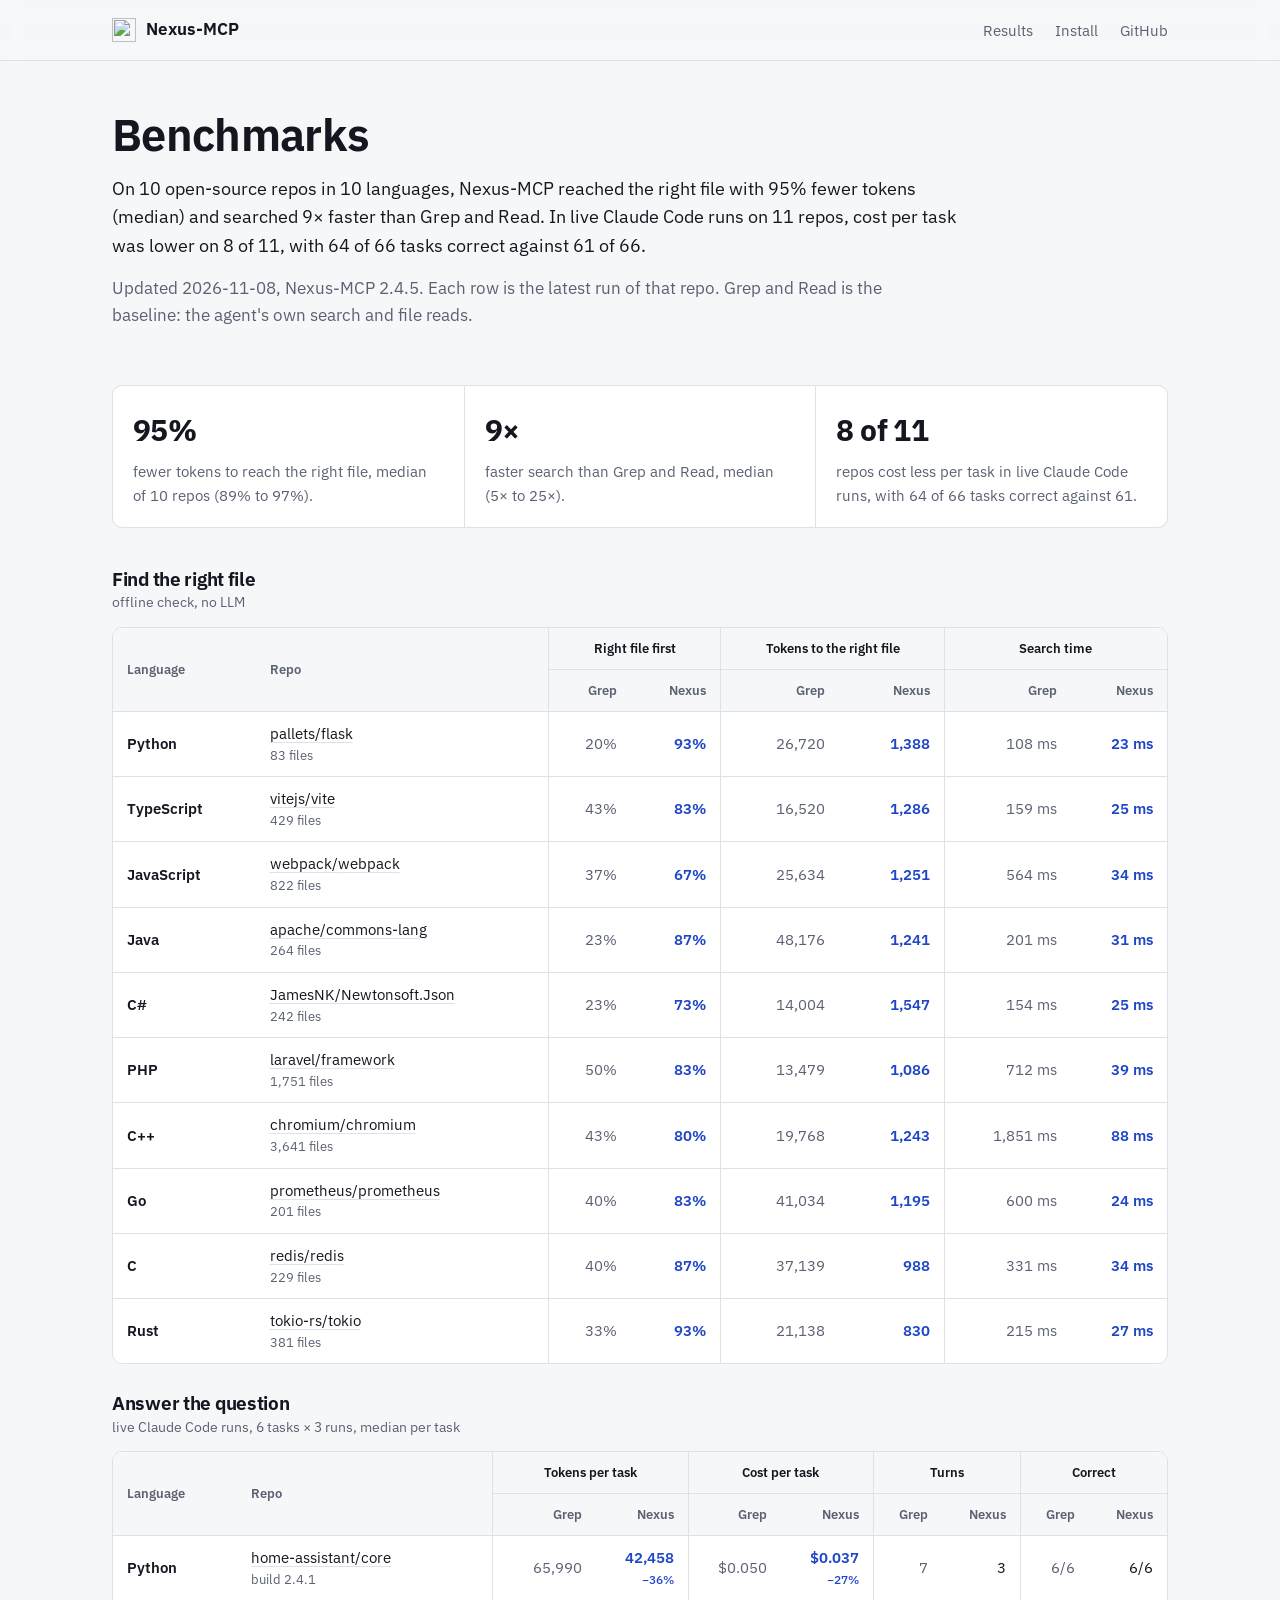
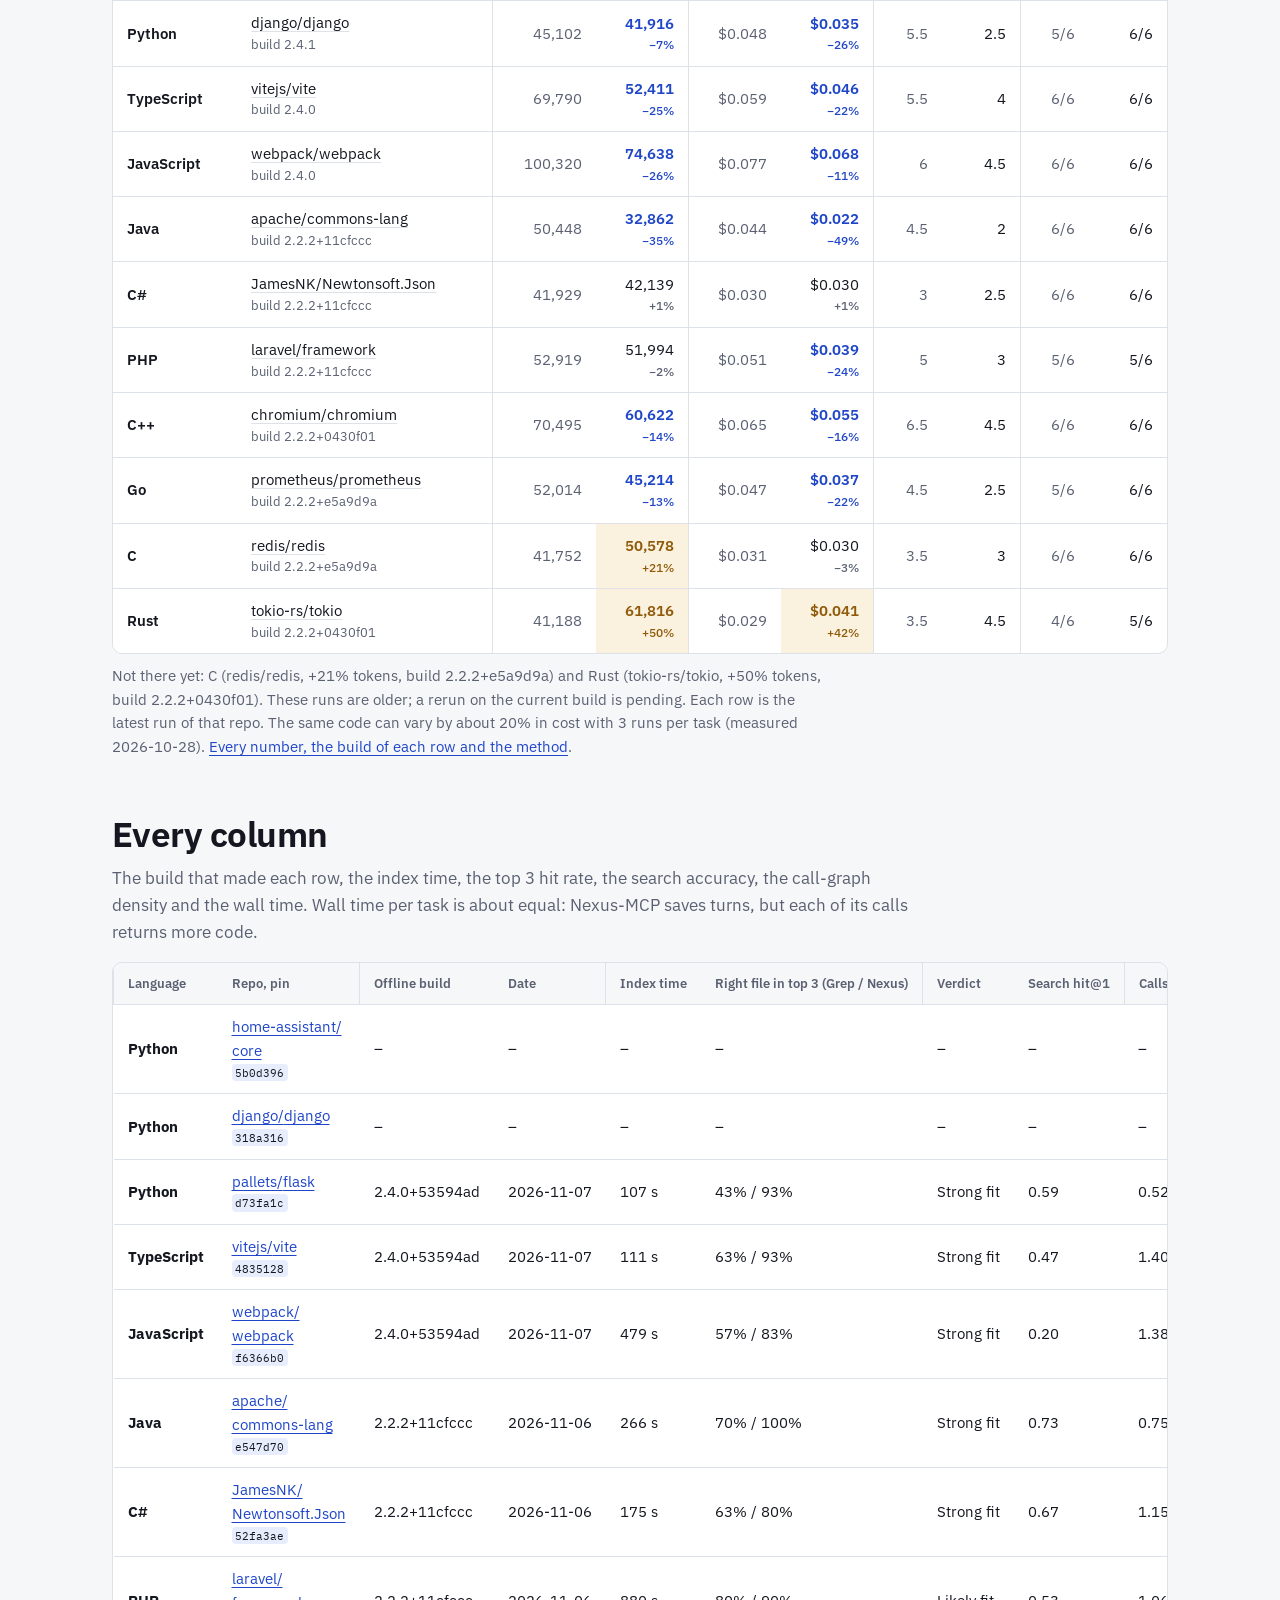
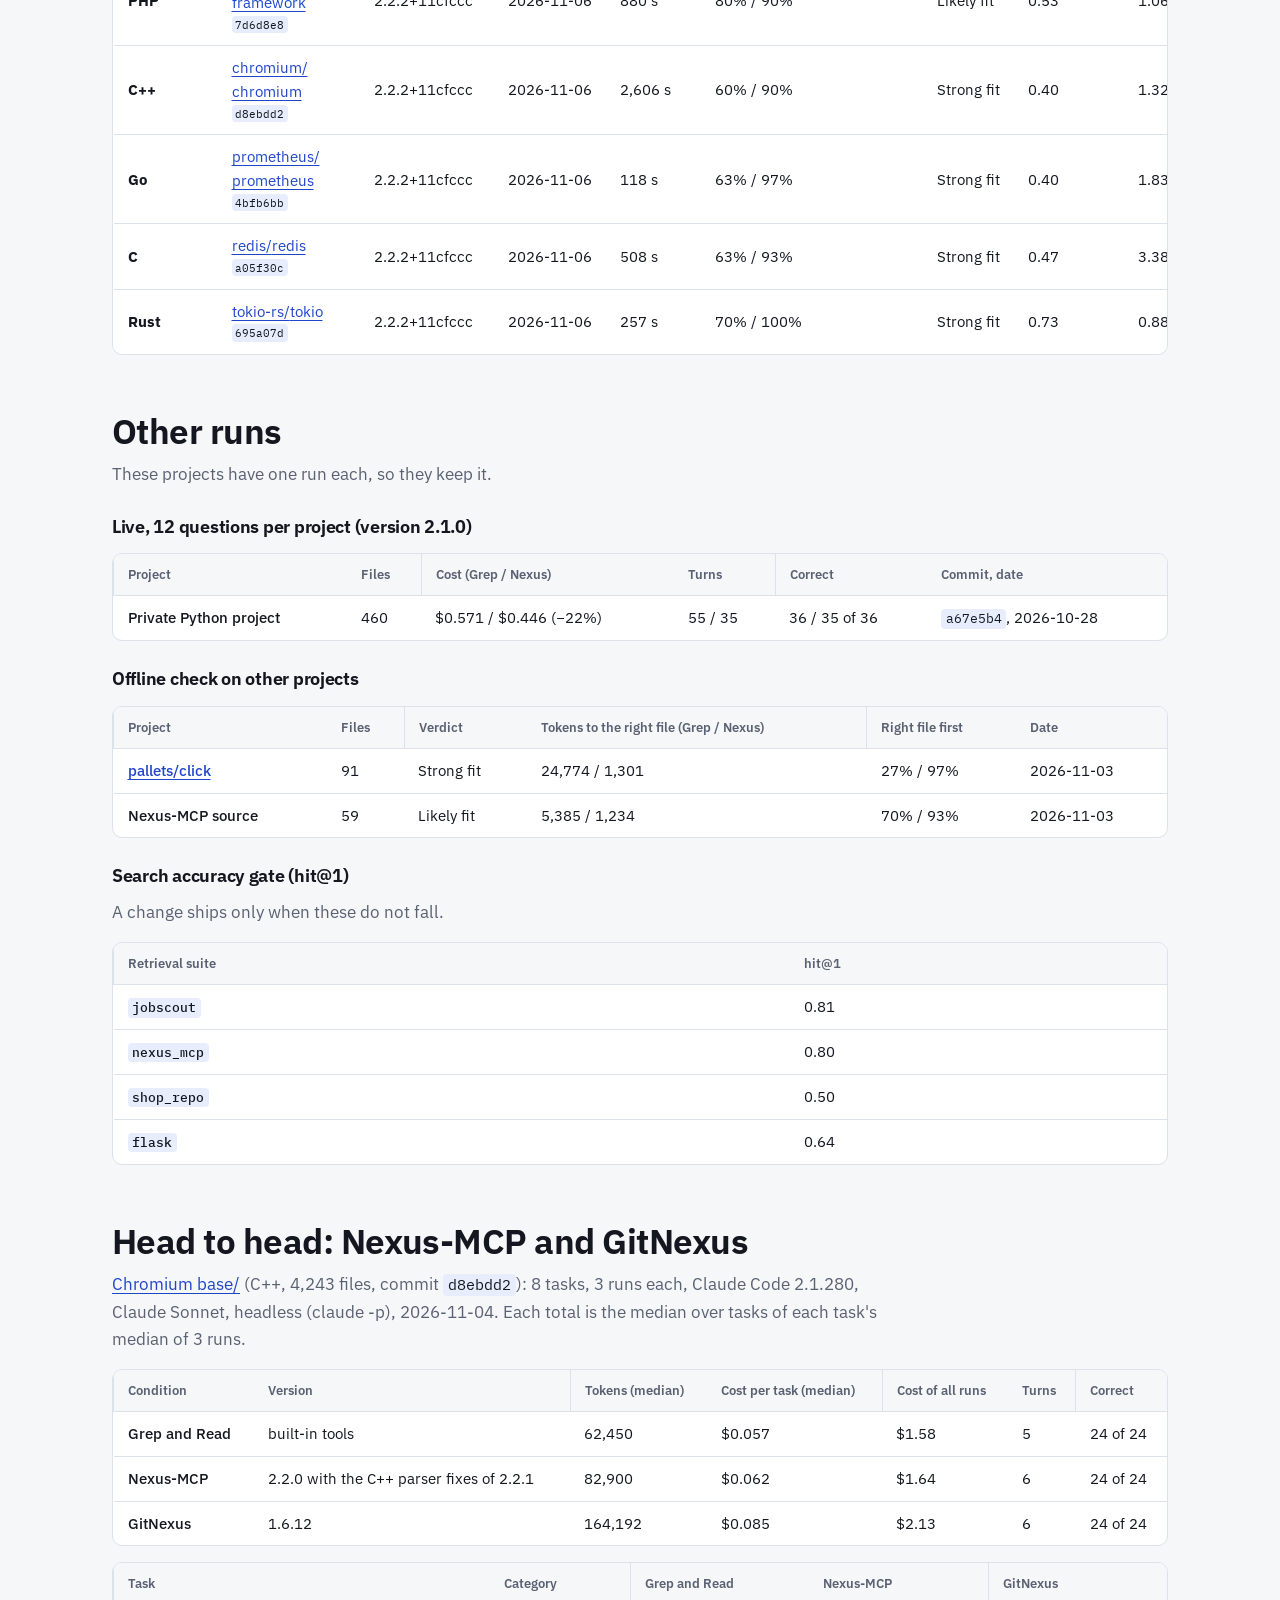
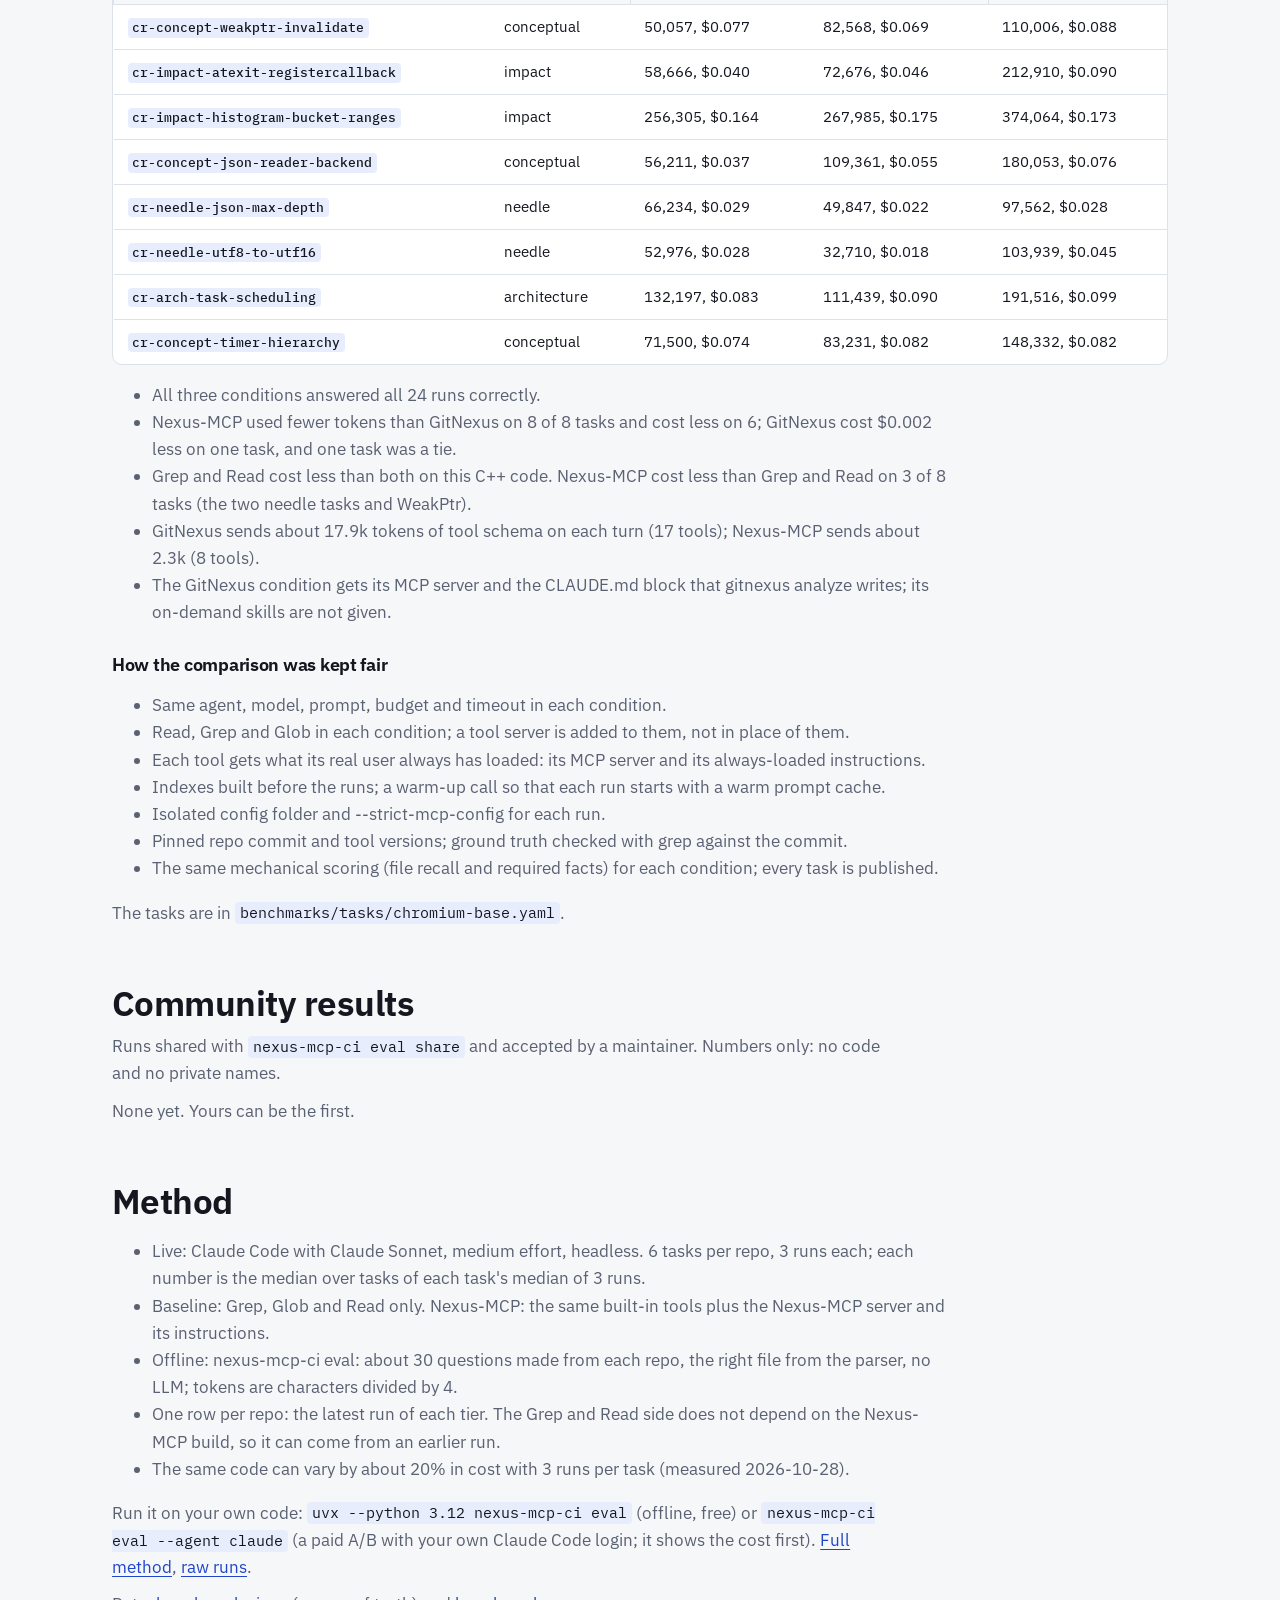
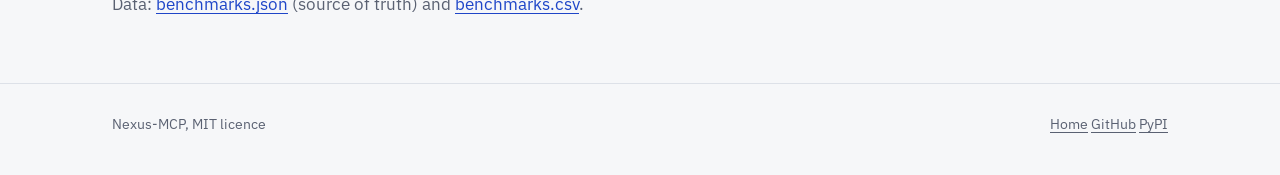
==== commit 4c62add3: "fix(docs): point links at the new README sections The README rewrite removed the Quickstart, Configu" ====
--- a/site/benchmarks.html
+++ b/site/benchmarks.html
@@ -14,7 +14,7 @@
 <script type="application/ld+json">{"@context": "https://schema.org", "@type": "Dataset", "name": "Nexus-MCP token-efficiency benchmark", "description": "Tokens, search time, cost and correct answers of coding agents with Nexus-MCP against Grep and Read, on open-source repos in 10 languages.", "url": "https://jaggernaut007.github.io/nexus-mcp/benchmarks.html", "dateModified": "2026-11-08", "license": "https://github.com/jaggernaut007/Nexus-MCP/blob/main/LICENSE", "creator": {"@type": "Person", "name": "Shreyas Jagannath"}, "distribution": [{"@type": "DataDownload", "encodingFormat": "application/json", "contentUrl": "https://jaggernaut007.github.io/nexus-mcp/benchmarks.json"}, {"@type": "DataDownload", "encodingFormat": "text/csv", "contentUrl": "https://jaggernaut007.github.io/nexus-mcp/benchmarks.csv"}]}</script>
 </head>
 <body class="page">
-<header class="nav"><div class="wrap nav-inner"><a class="brand" href="./"><img src="favicon.svg" width="24" height="24" alt=""><span>Nexus-MCP</span></a><nav class="nav-links" aria-label="Primary"><a href="./#results">Results</a><a href="./#install">Install</a><a href="https://github.com/jaggernaut007/Nexus-MCP" rel="noopener">GitHub</a></nav></div></header>
+<header class="nav"><div class="wrap nav-inner"><a class="brand" href="./"><img src="favicon.svg" width="24" height="24" alt=""><span>Nexus-MCP</span></a><nav class="nav-links" aria-label="Primary"><a href="index.html#results">Results</a><a href="index.html#install">Install</a><a href="https://github.com/jaggernaut007/Nexus-MCP" rel="noopener">GitHub</a></nav></div></header>
 <main id="main" class="wrap page-main">
 <h1>Benchmarks</h1>
 <p class="lede">On 10 open-source repos in 10 languages, Nexus-MCP reached the right file with 95% fewer tokens (median) and searched 9× faster than Grep and Read. In live Claude Code runs on 11 repos, cost per task was lower on 8 of 11, with 64 of 66 tasks correct against 61 of 66.</p>
@@ -56,7 +56,7 @@
 <p>None yet. Yours can be the first.</p></section>
 <section class="page-section"><h2>Method</h2>
 <ul><li>Live: Claude Code with Claude Sonnet, medium effort, headless. 6 tasks per repo, 3 runs each; each number is the median over tasks of each task&#x27;s median of 3 runs.</li><li>Baseline: Grep, Glob and Read only. Nexus-MCP: the same built-in tools plus the Nexus-MCP server and its instructions.</li><li>Offline: nexus-mcp-ci eval: about 30 questions made from each repo, the right file from the parser, no LLM; tokens are characters divided by 4.</li><li>One row per repo: the latest run of each tier. The Grep and Read side does not depend on the Nexus-MCP build, so it can come from an earlier run.</li><li>The same code can vary by about 20% in cost with 3 runs per task (measured 2026-10-28).</li></ul>
-<p>Run it on your own code: <code>uvx nexus-mcp-ci eval</code> (offline, free) or <code>nexus-mcp-ci eval --agent claude</code> (a paid A/B with your own Claude Code login; it shows the cost first). <a href="https://github.com/jaggernaut007/Nexus-MCP/blob/main/benchmarks/README.md#methodology">Full method</a>, <a href="https://github.com/jaggernaut007/Nexus-MCP/tree/main/benchmarks/runs">raw runs</a>.</p>
+<p>Run it on your own code: <code>uvx --python 3.12 nexus-mcp-ci eval</code> (offline, free) or <code>nexus-mcp-ci eval --agent claude</code> (a paid A/B with your own Claude Code login; it shows the cost first). <a href="https://github.com/jaggernaut007/Nexus-MCP/blob/main/benchmarks/README.md#methodology">Full method</a>, <a href="https://github.com/jaggernaut007/Nexus-MCP/tree/main/benchmarks/runs">raw runs</a>.</p>
 <p>Data: <a href="benchmarks.json">benchmarks.json</a> (source of truth) and <a href="benchmarks.csv">benchmarks.csv</a>.</p></section>
 </main>
 <footer class="footer"><div class="wrap footer-inner"><p>Nexus-MCP, MIT licence</p><p><a href="./">Home</a> <a href="https://github.com/jaggernaut007/Nexus-MCP" rel="noopener">GitHub</a> <a href="https://pypi.org/project/nexus-mcp-ci/" rel="noopener">PyPI</a></p></div></footer>
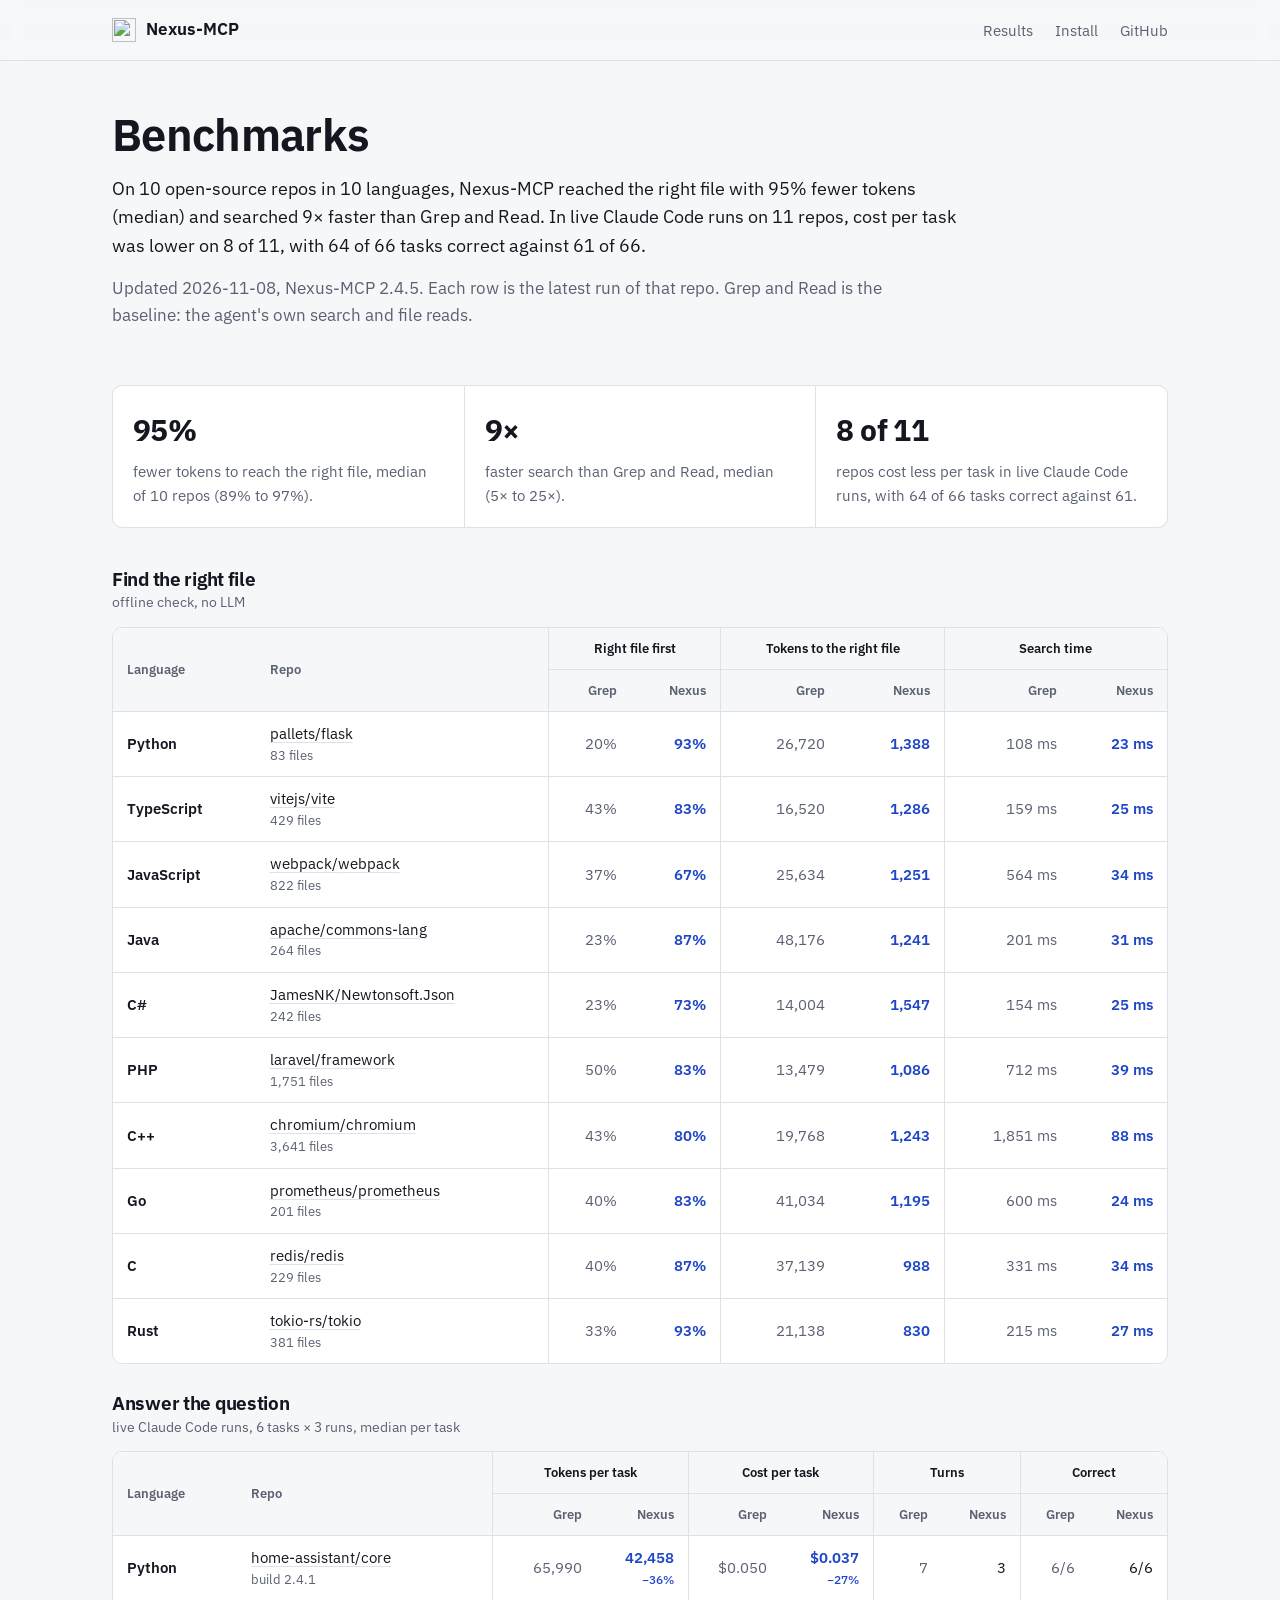
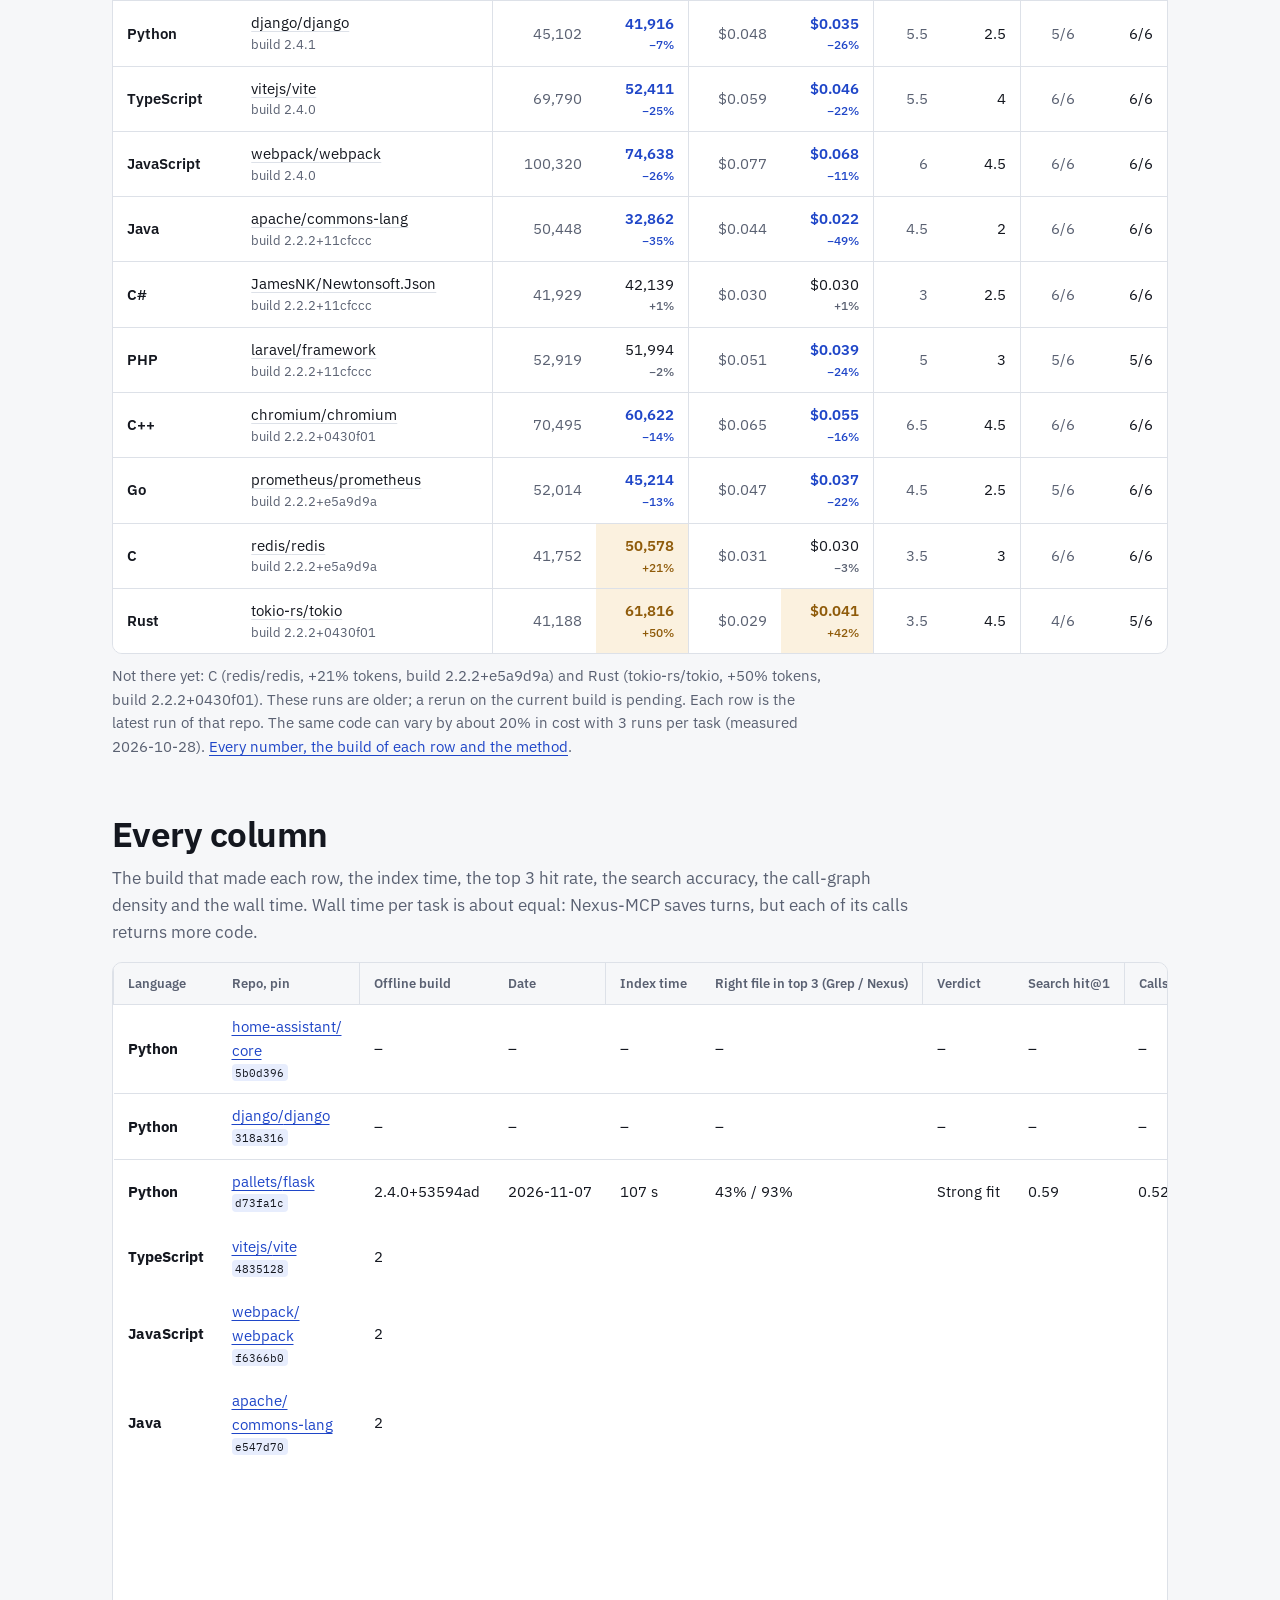
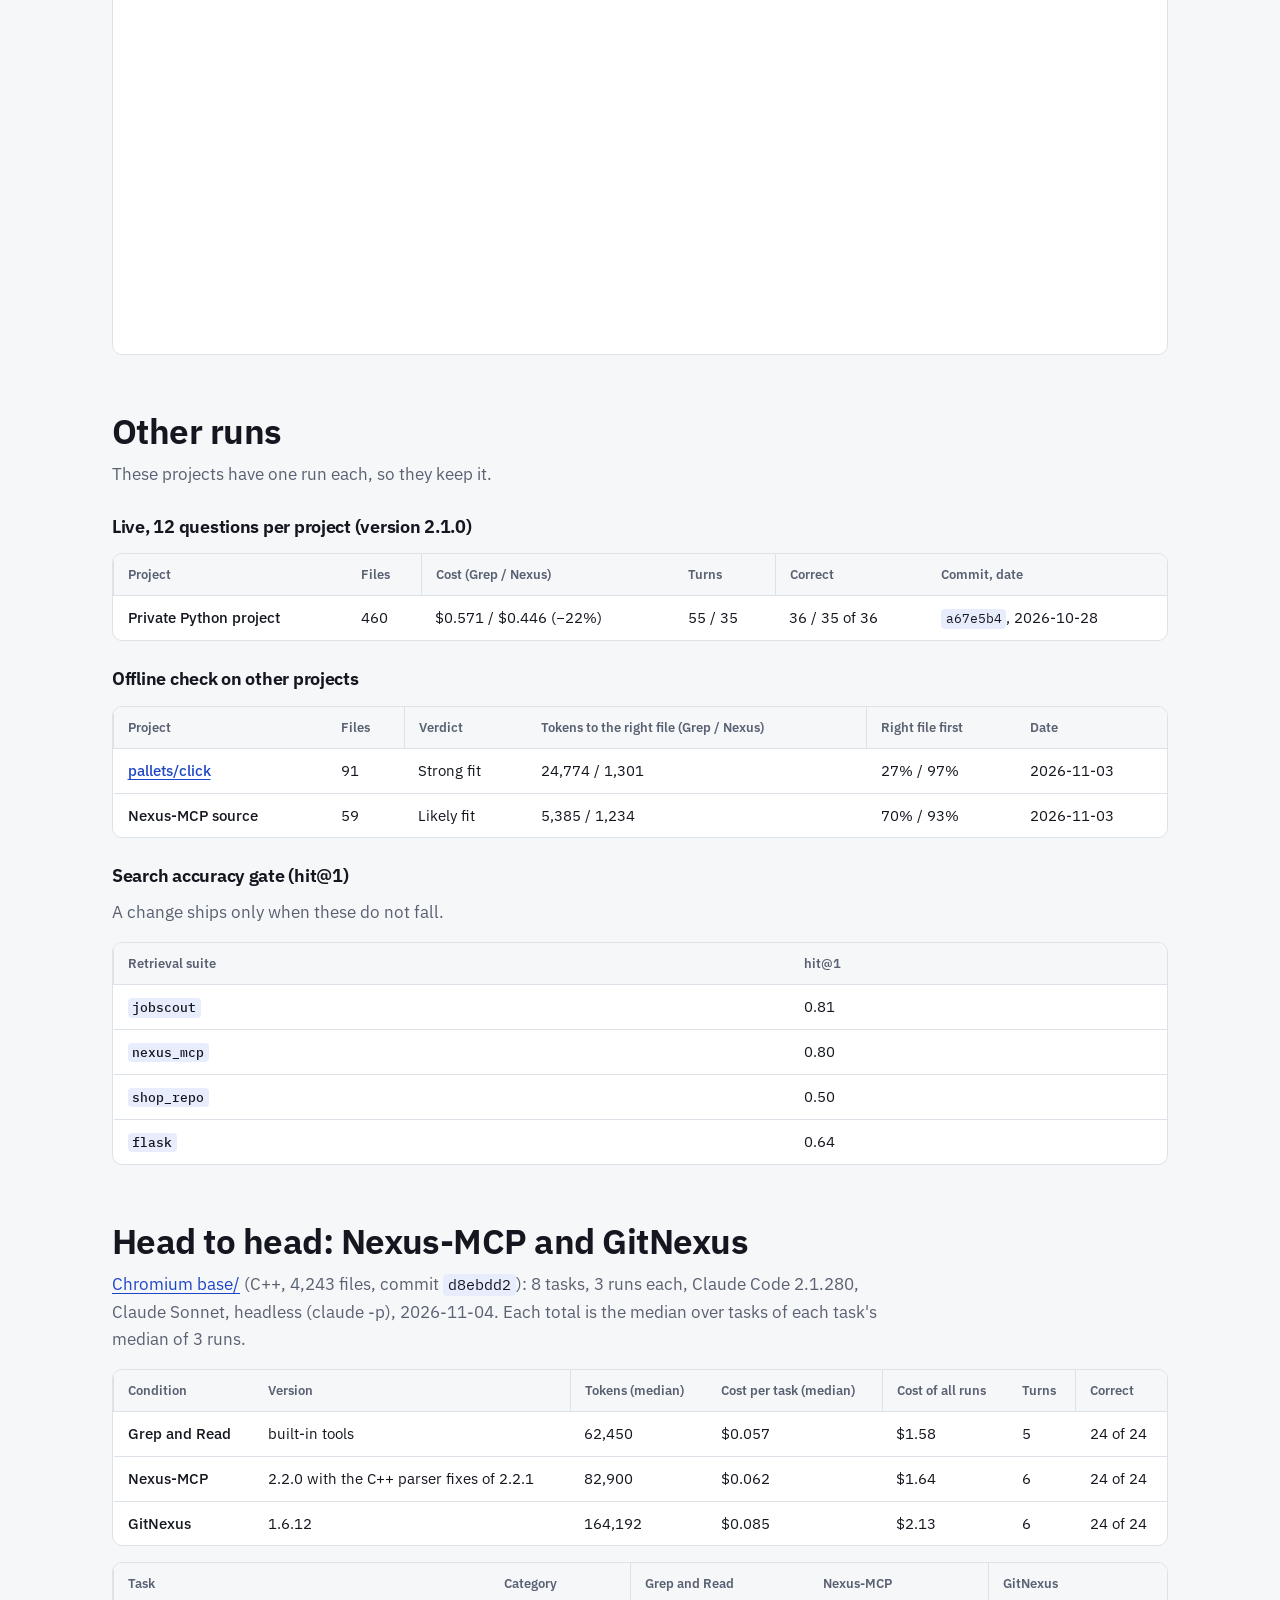
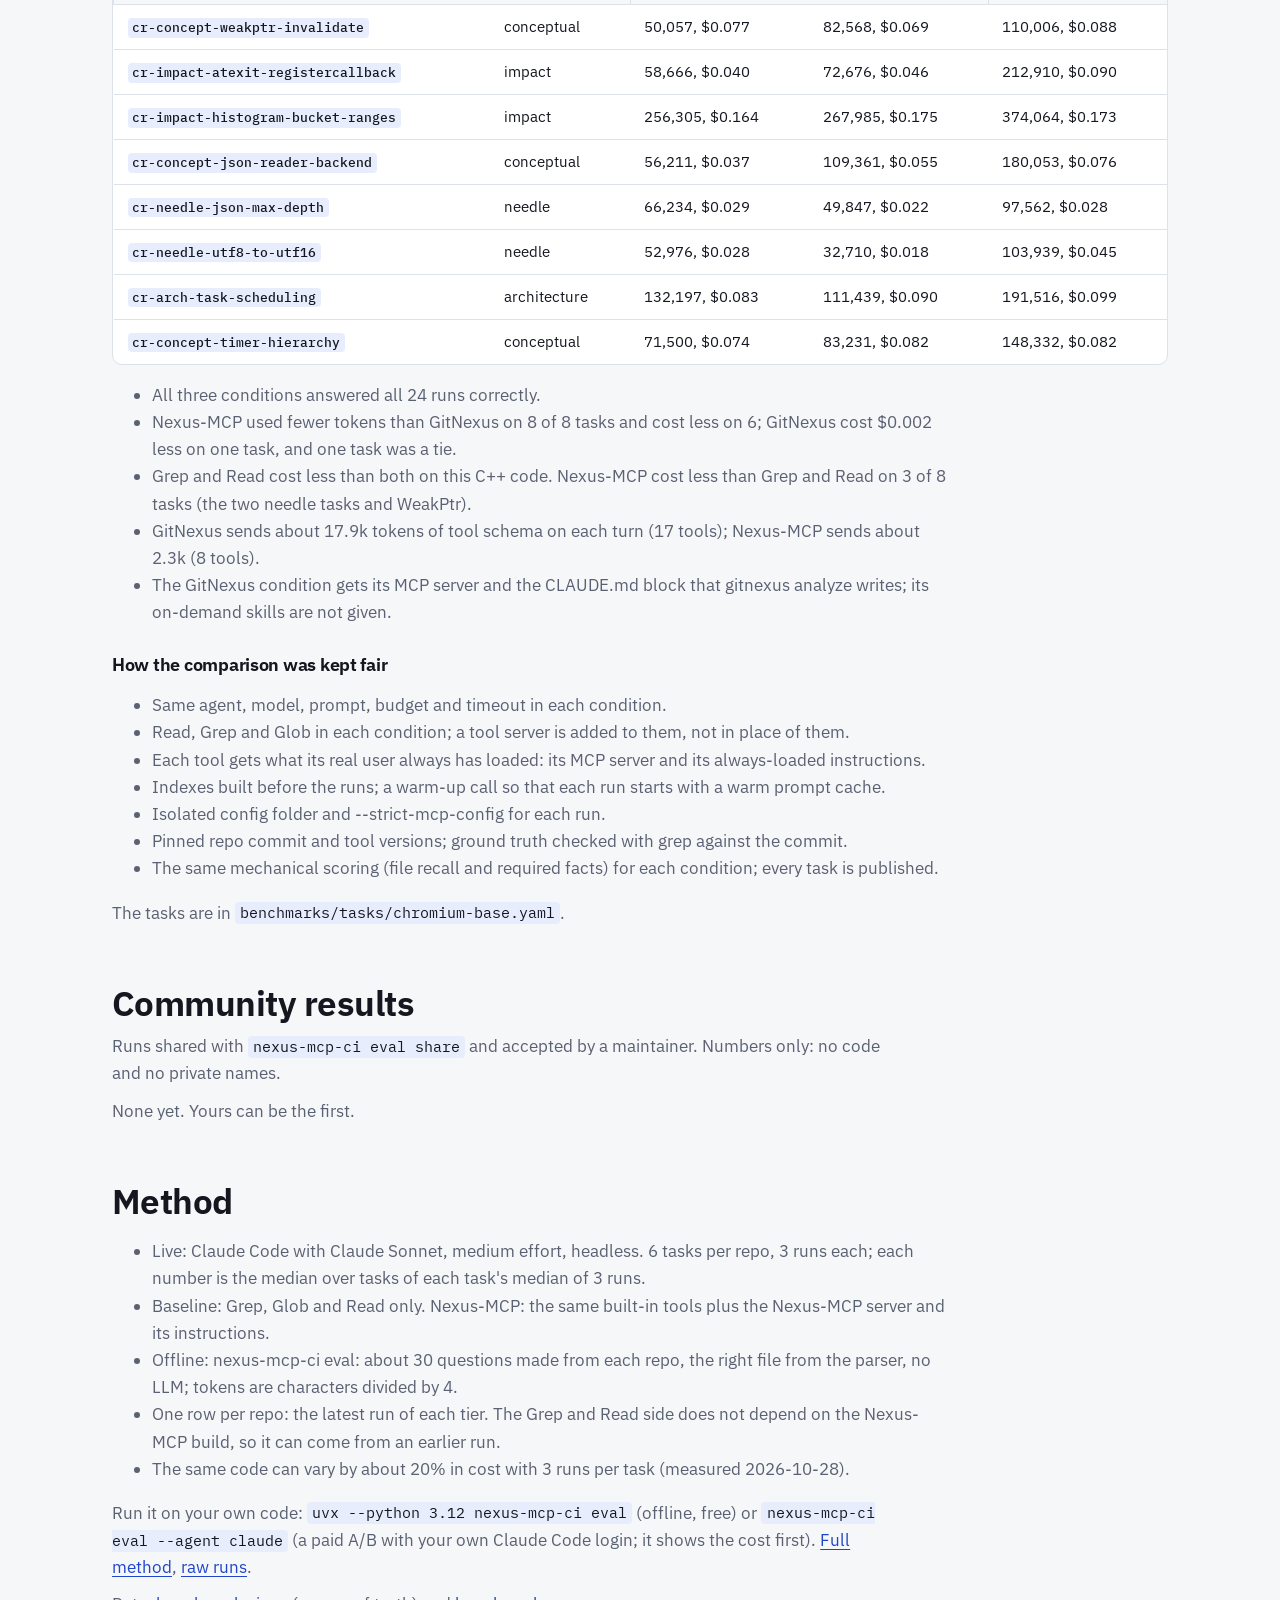
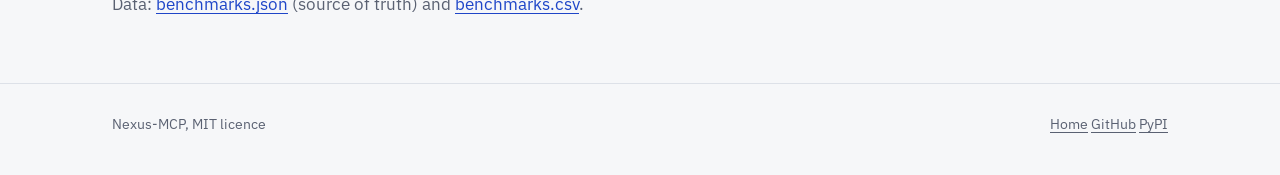
==== commit b50d7238: "fix(site): unique hero ids for C, C# and C++; harden the results generator Triple-agent audit fixes." ====
--- a/site/benchmarks.html
+++ b/site/benchmarks.html
@@ -11,7 +11,7 @@
 <link rel="preconnect" href="https://fonts.gstatic.com" crossorigin>
 <link href="https://fonts.googleapis.com/css2?family=IBM+Plex+Mono:wght@400;500&family=IBM+Plex+Sans:wght@400;500;600;700&display=swap" rel="stylesheet">
 <link rel="stylesheet" href="styles.css">
-<script type="application/ld+json">{"@context": "https://schema.org", "@type": "Dataset", "name": "Nexus-MCP token-efficiency benchmark", "description": "Tokens, search time, cost and correct answers of coding agents with Nexus-MCP against Grep and Read, on open-source repos in 10 languages.", "url": "https://jaggernaut007.github.io/nexus-mcp/benchmarks.html", "dateModified": "2026-11-08", "license": "https://github.com/jaggernaut007/Nexus-MCP/blob/main/LICENSE", "creator": {"@type": "Person", "name": "Shreyas Jagannath"}, "distribution": [{"@type": "DataDownload", "encodingFormat": "application/json", "contentUrl": "https://jaggernaut007.github.io/nexus-mcp/benchmarks.json"}, {"@type": "DataDownload", "encodingFormat": "text/csv", "contentUrl": "https://jaggernaut007.github.io/nexus-mcp/benchmarks.csv"}]}</script>
+<script type="application/ld+json">{"@context": "https://schema.org", "@type": "Dataset", "name": "Nexus-MCP token-efficiency benchmark", "description": "Tokens, search time, cost and correct answers of coding agents with Nexus-MCP against Grep and Read, on 12 open-source repos in 10 languages.", "url": "https://jaggernaut007.github.io/nexus-mcp/benchmarks.html", "dateModified": "2026-11-08", "license": "https://github.com/jaggernaut007/Nexus-MCP/blob/main/LICENSE", "creator": {"@type": "Person", "name": "Shreyas Jagannath"}, "distribution": [{"@type": "DataDownload", "encodingFormat": "application/json", "contentUrl": "https://jaggernaut007.github.io/nexus-mcp/benchmarks.json"}, {"@type": "DataDownload", "encodingFormat": "text/csv", "contentUrl": "https://jaggernaut007.github.io/nexus-mcp/benchmarks.csv"}]}</script>
 </head>
 <body class="page">
 <header class="nav"><div class="wrap nav-inner"><a class="brand" href="./"><img src="favicon.svg" width="24" height="24" alt=""><span>Nexus-MCP</span></a><nav class="nav-links" aria-label="Primary"><a href="index.html#results">Results</a><a href="index.html#install">Install</a><a href="https://github.com/jaggernaut007/Nexus-MCP" rel="noopener">GitHub</a></nav></div></header>
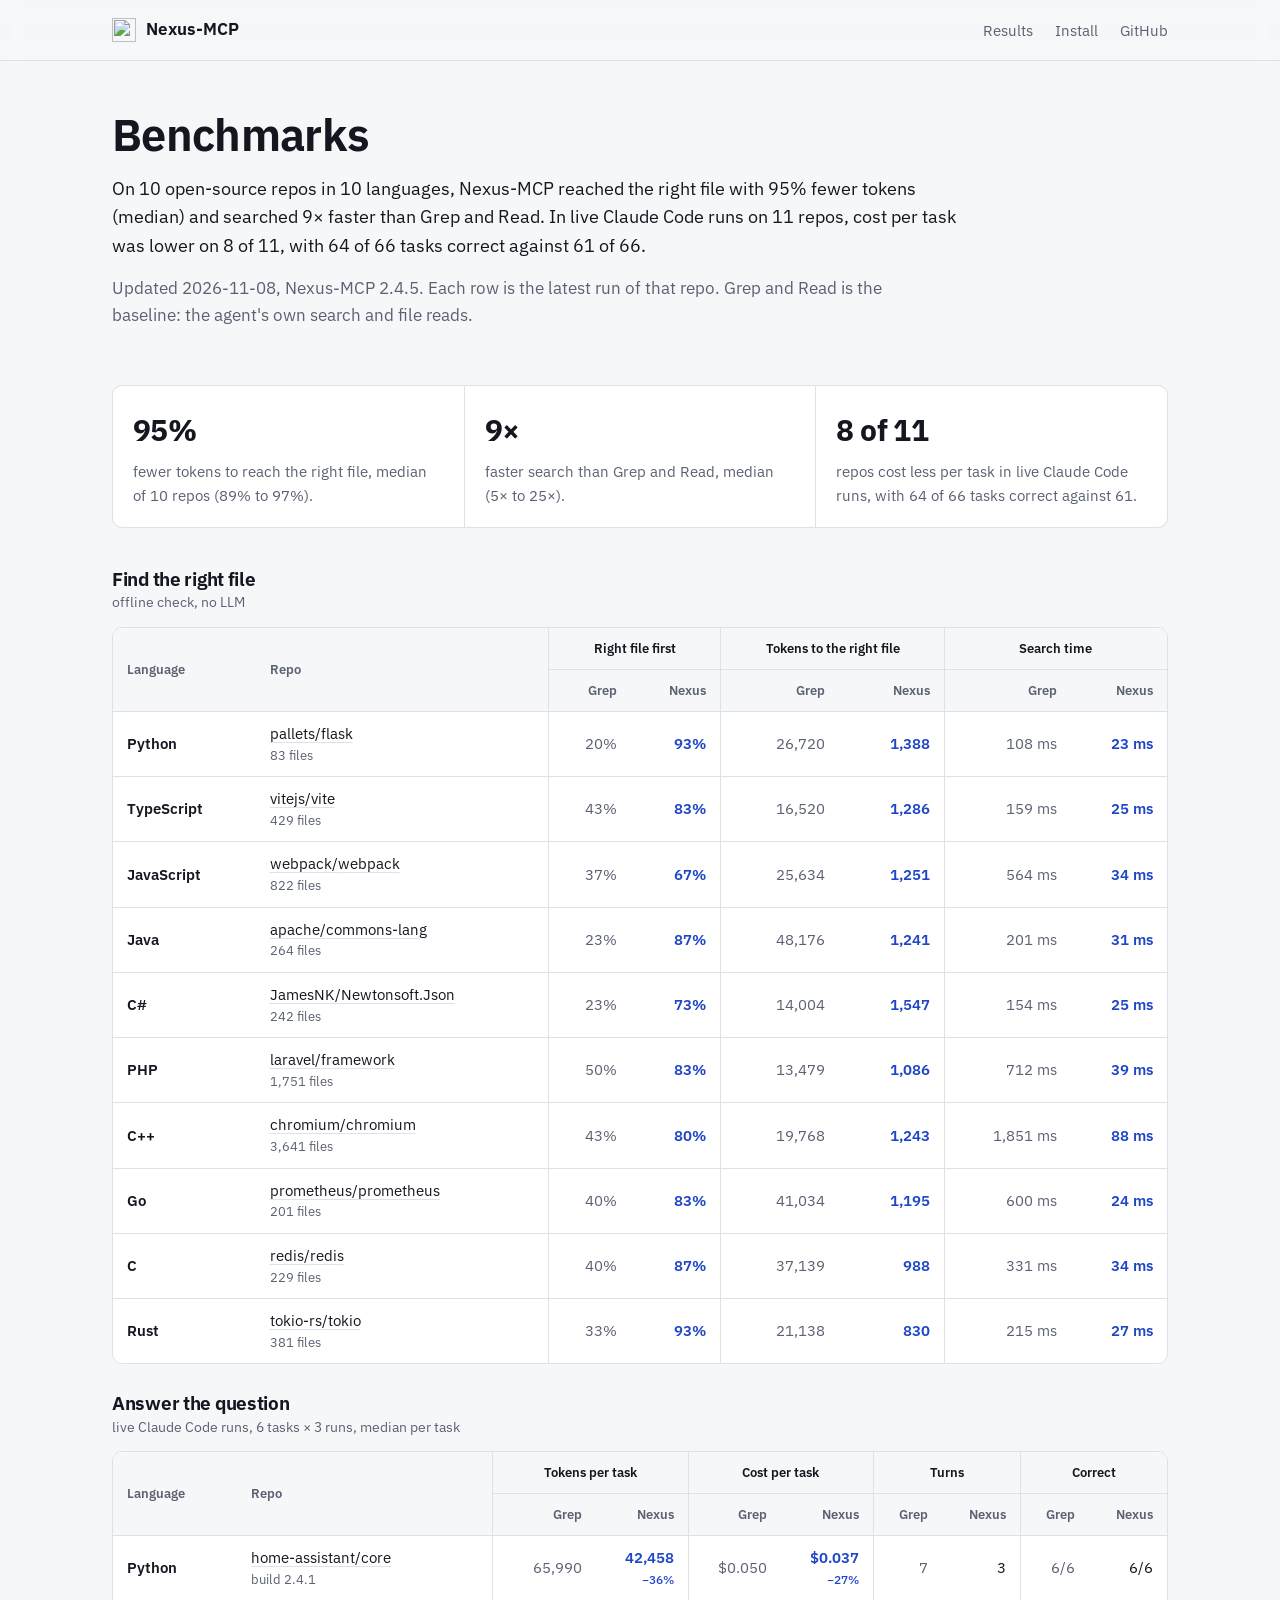
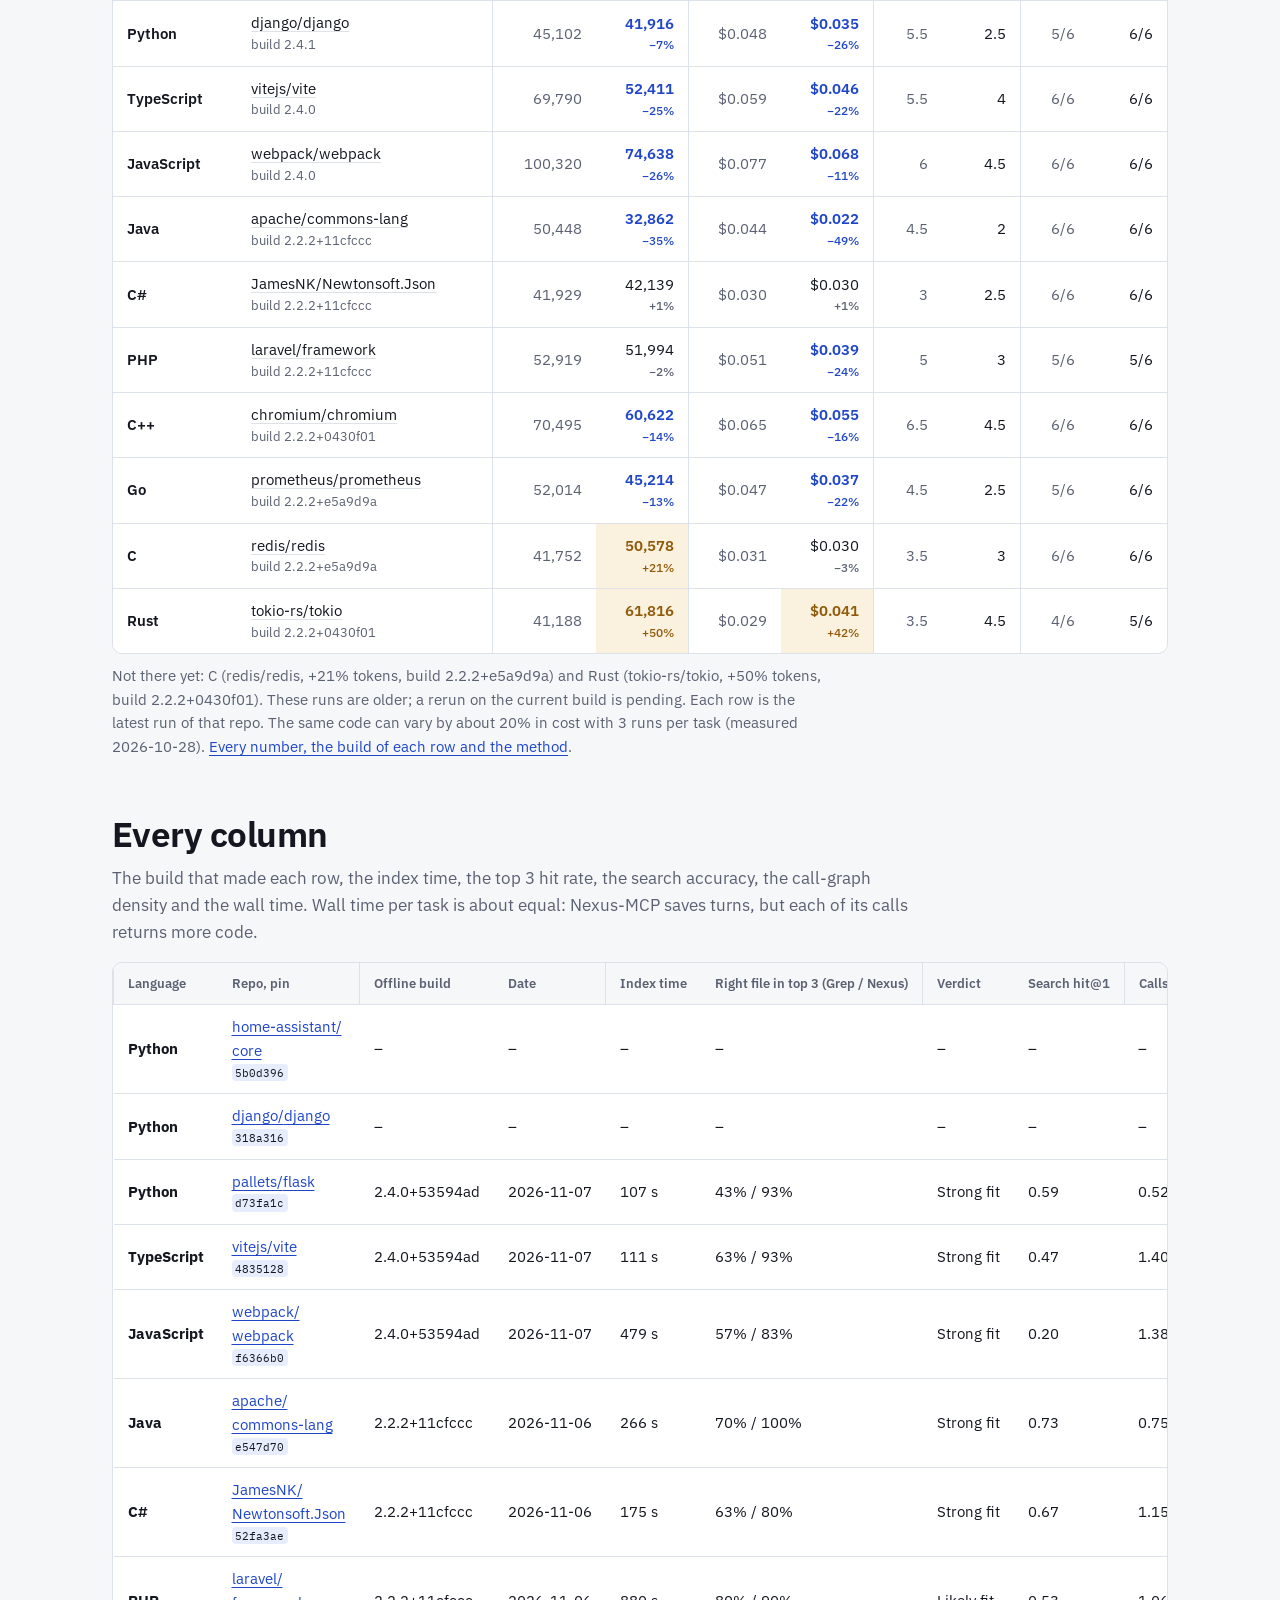
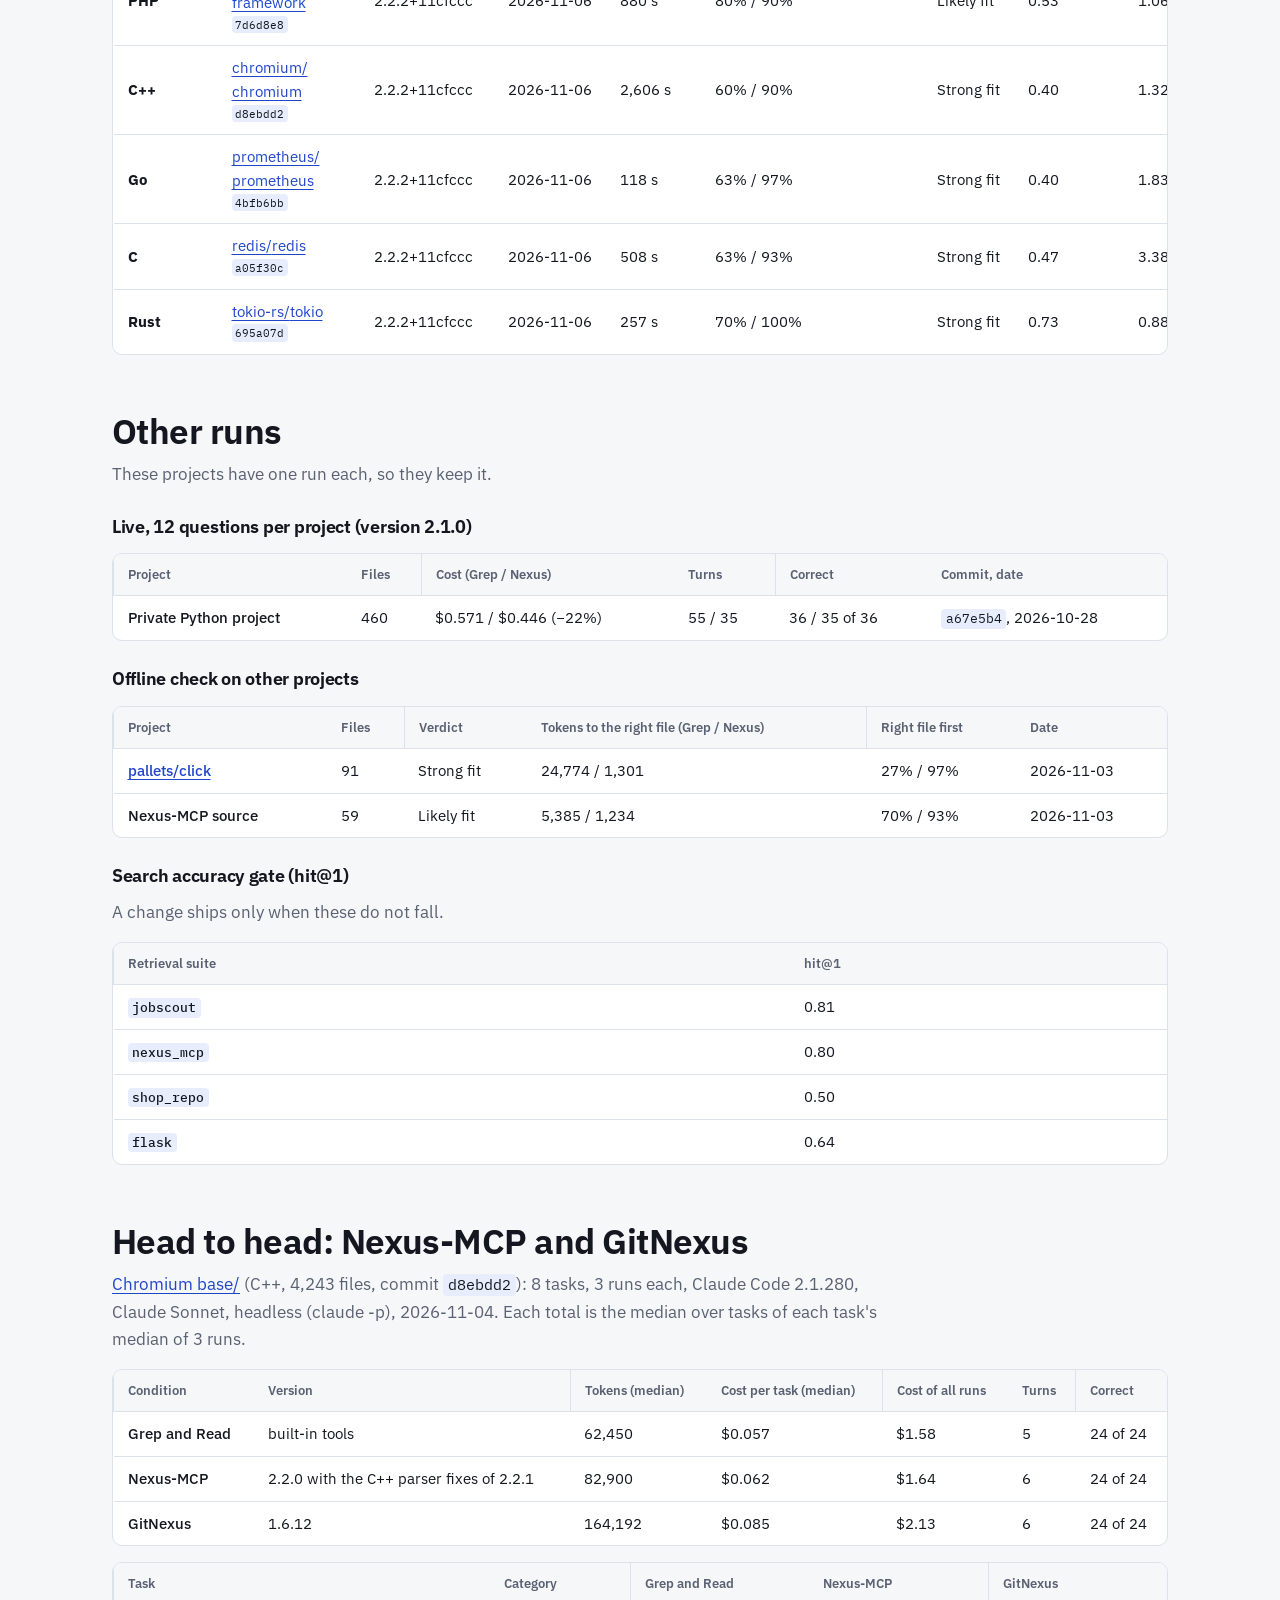
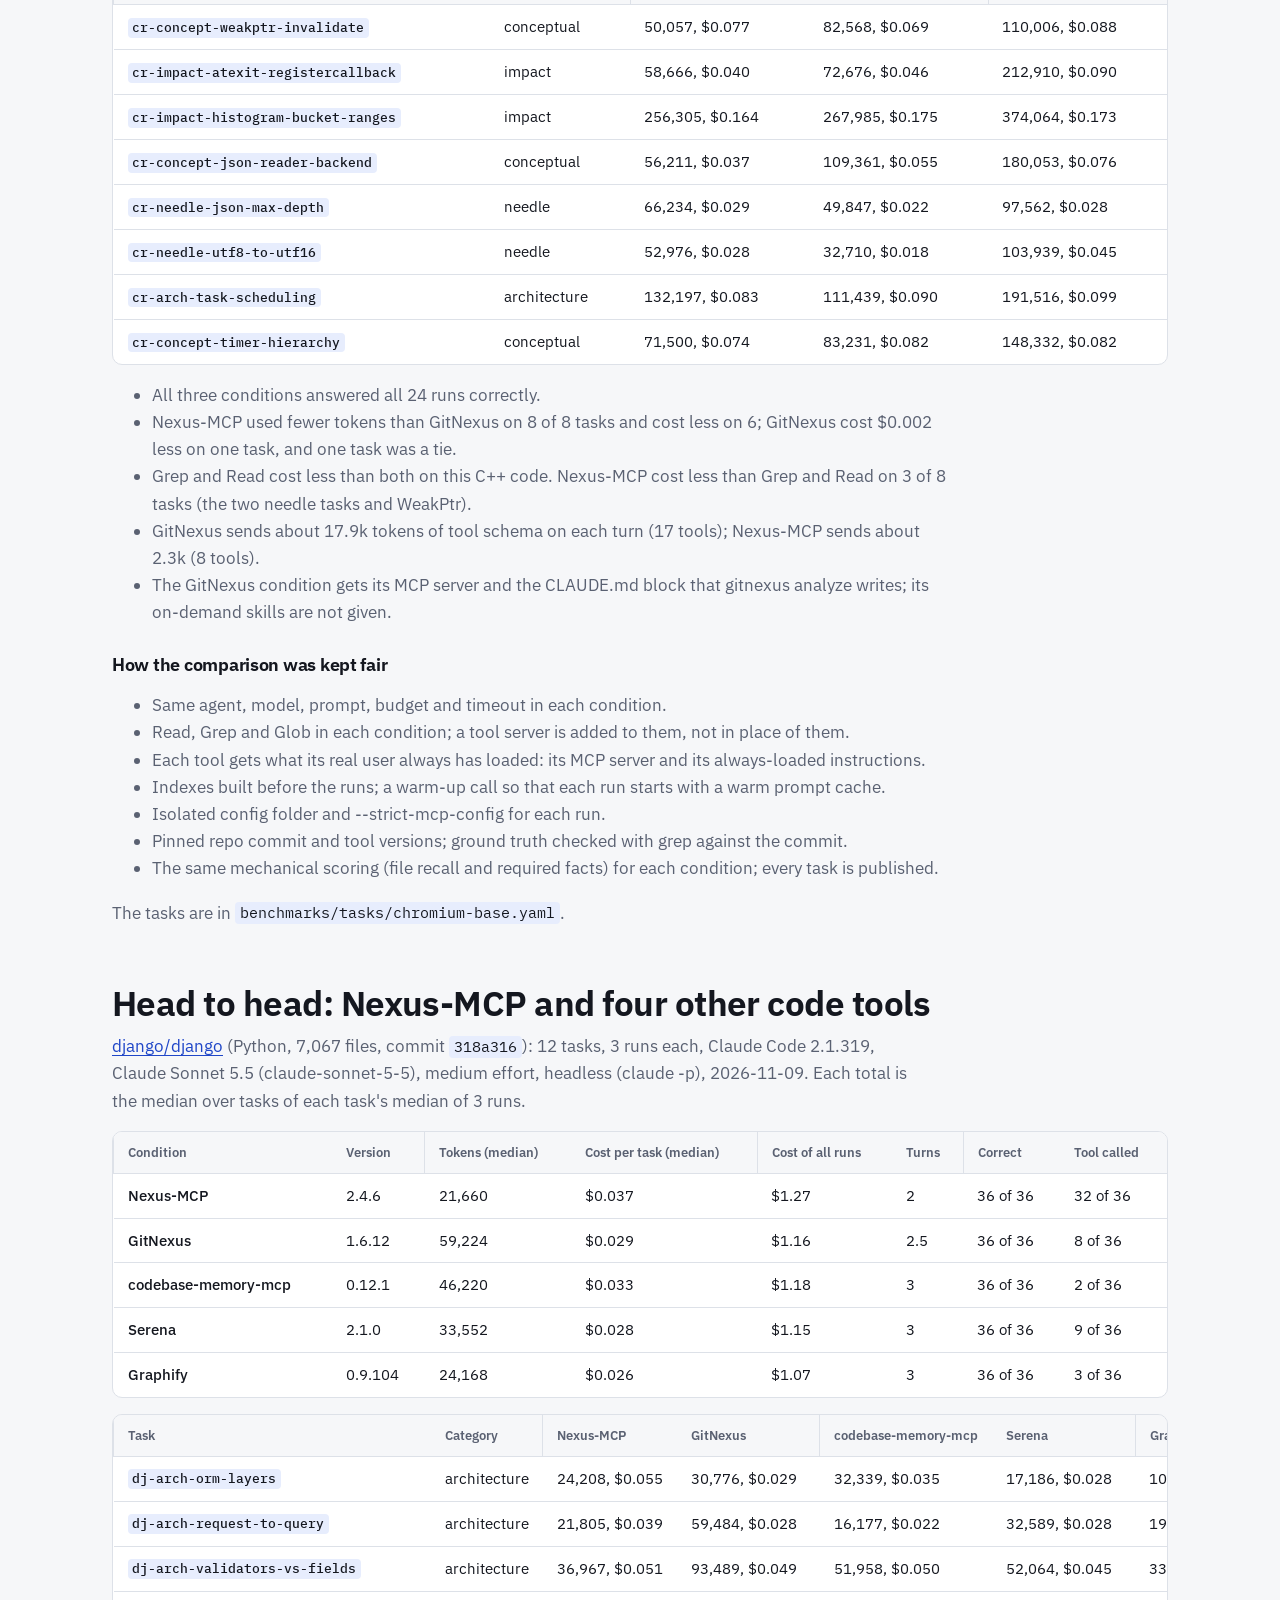
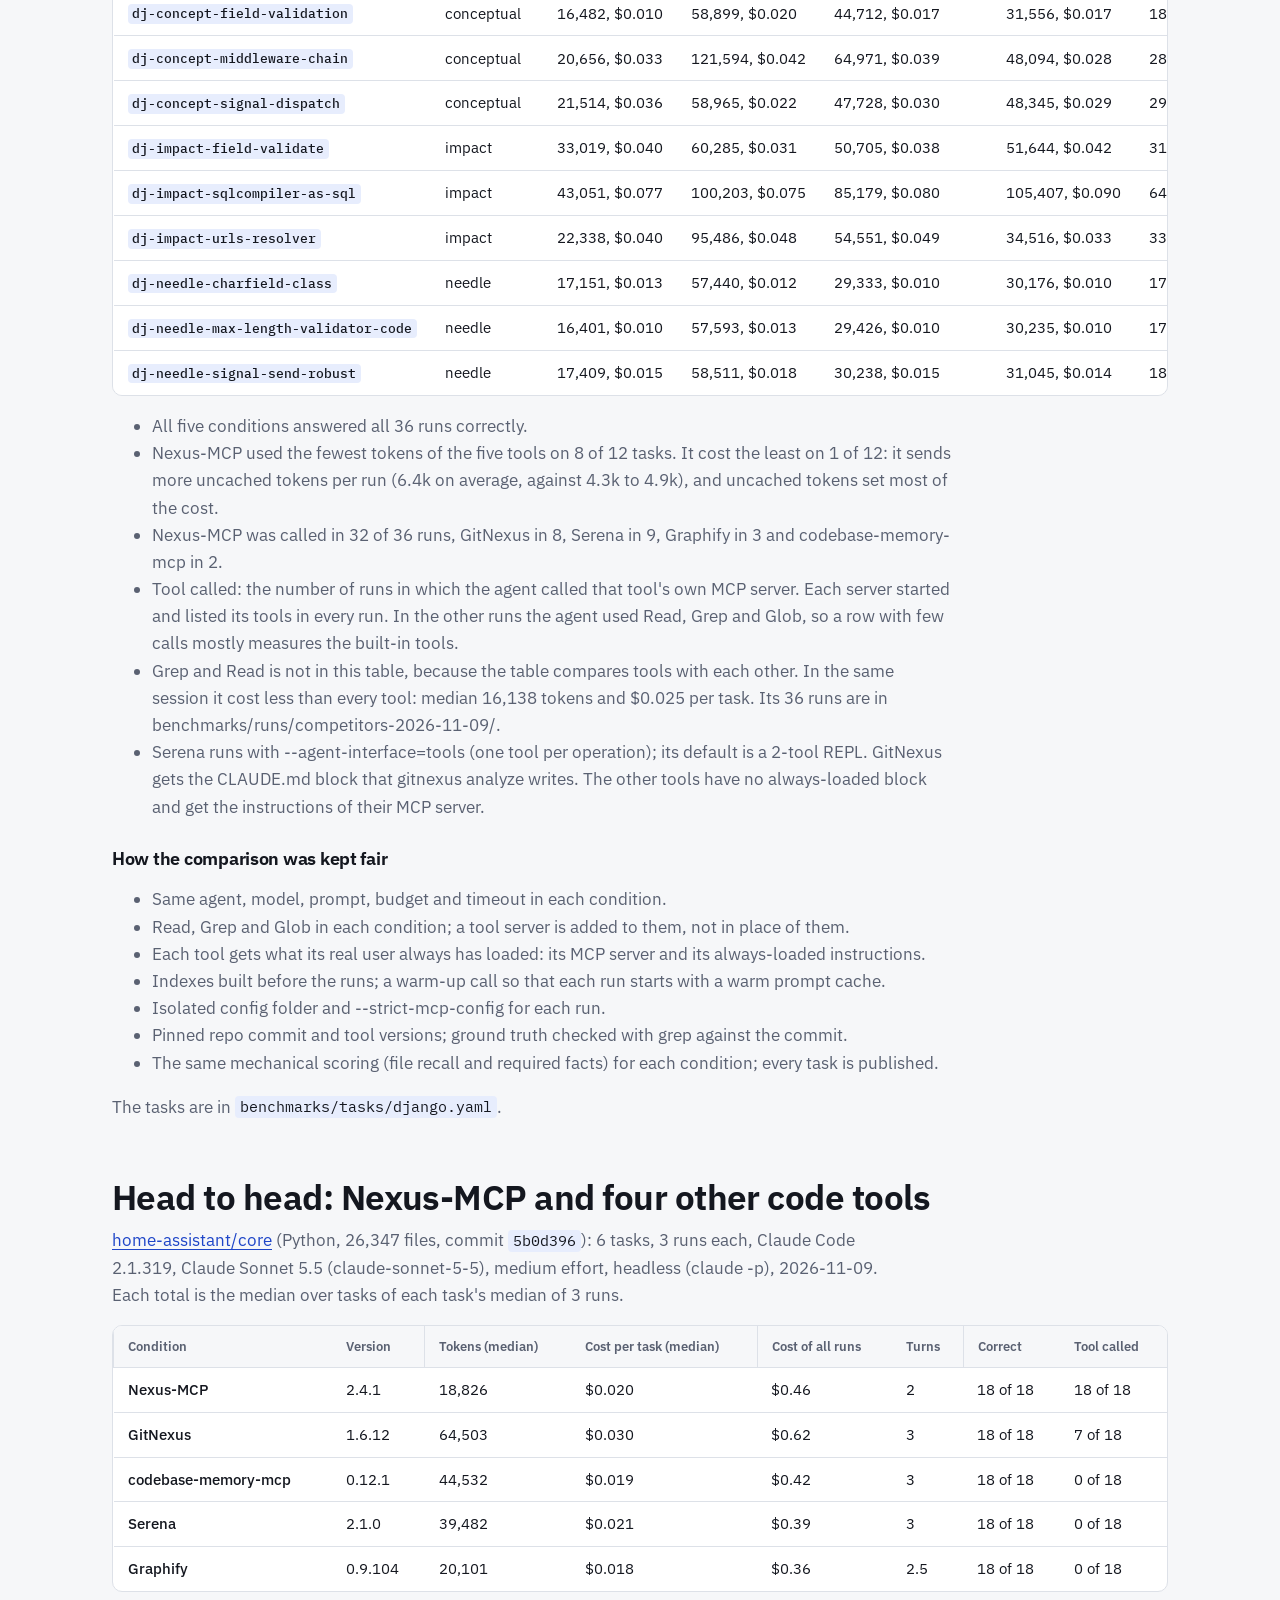
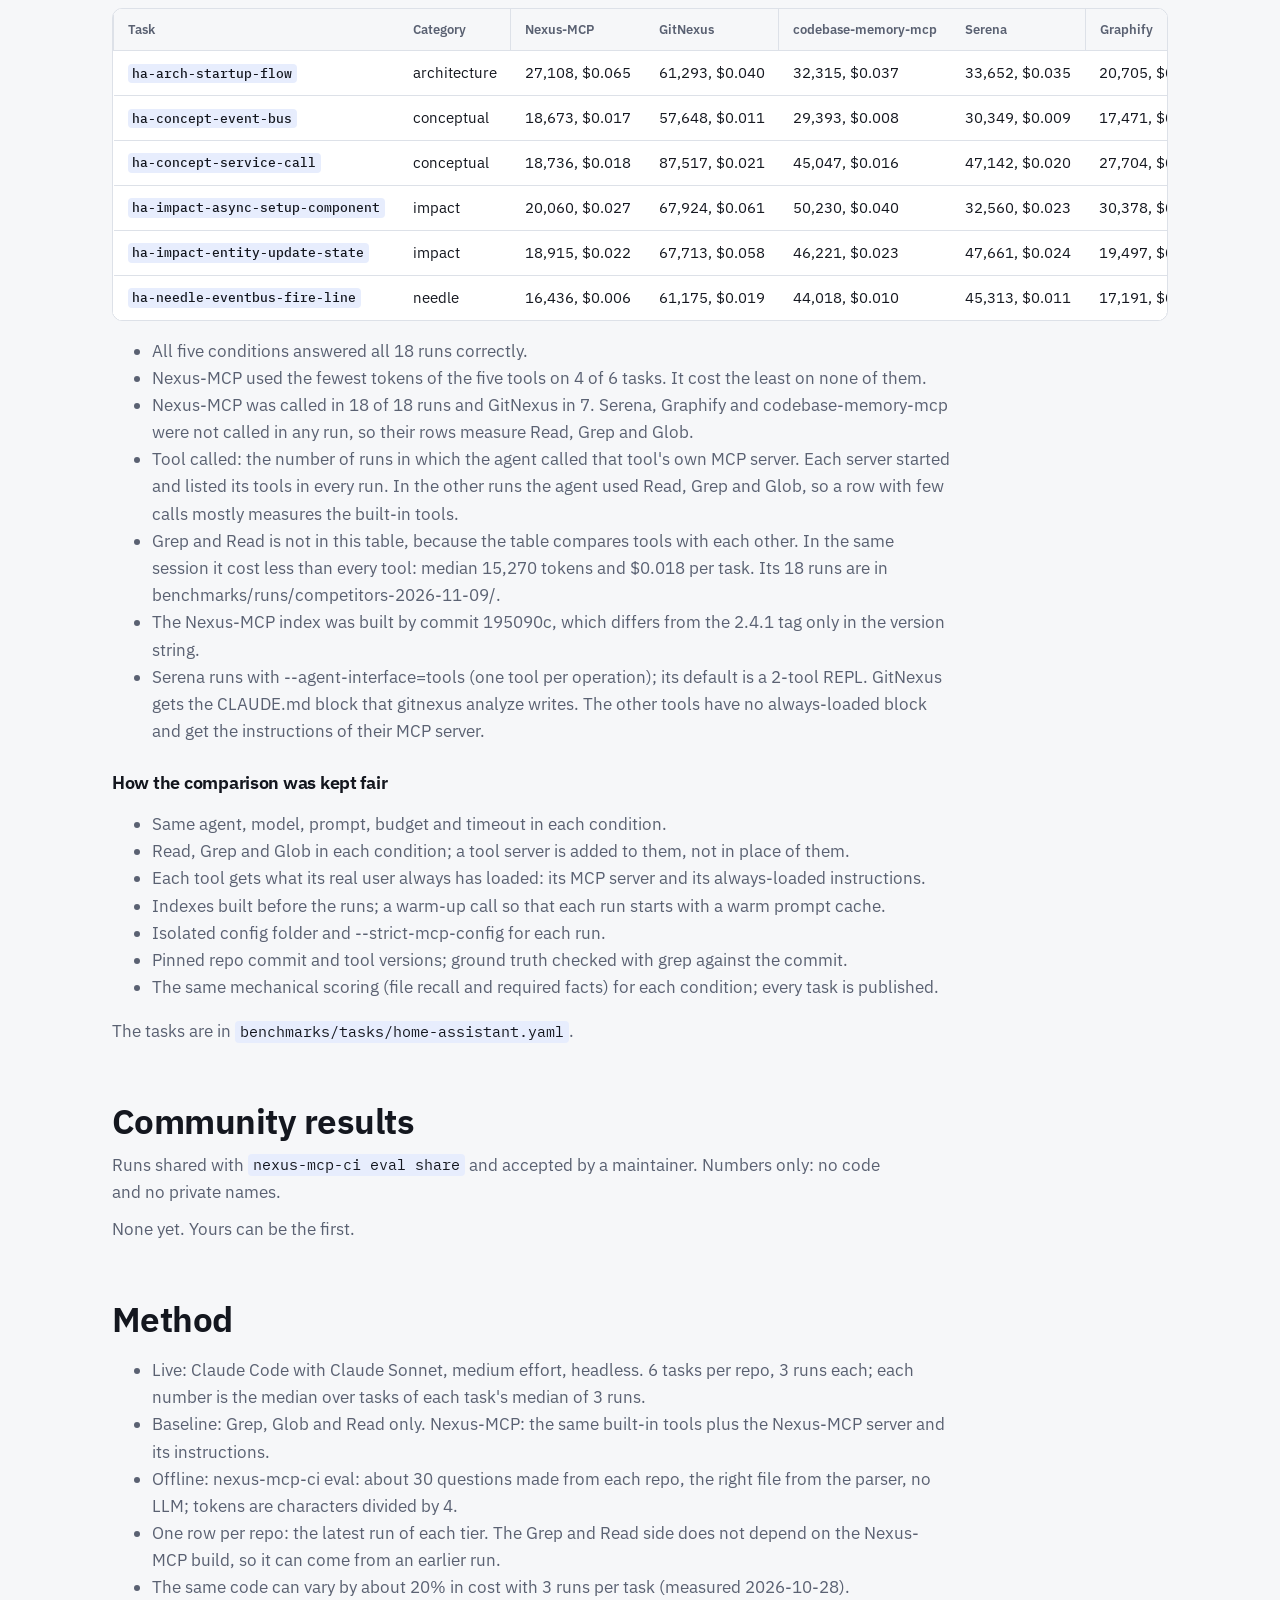
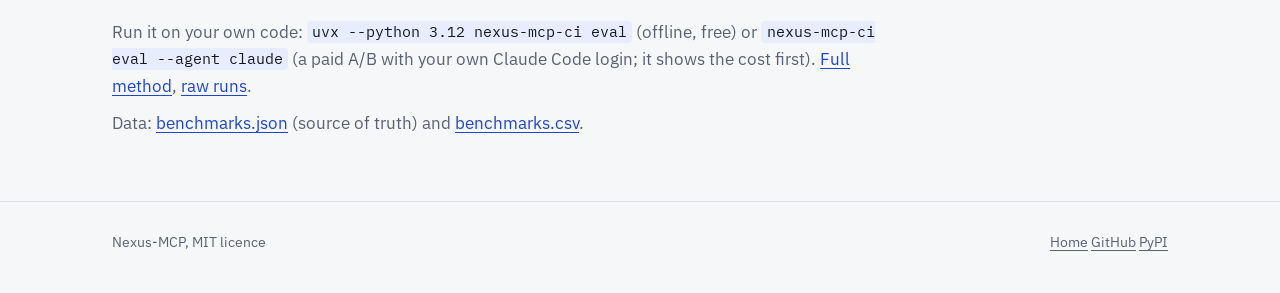
==== commit b375f42c: "docs(bench): publish Nexus-MCP against four code tools on Django and Home Assistant Add two tool-vs-" ====
--- a/site/benchmarks.html
+++ b/site/benchmarks.html
@@ -51,6 +51,22 @@
 <h3>How the comparison was kept fair</h3>
 <ul><li>Same agent, model, prompt, budget and timeout in each condition.</li><li>Read, Grep and Glob in each condition; a tool server is added to them, not in place of them.</li><li>Each tool gets what its real user always has loaded: its MCP server and its always-loaded instructions.</li><li>Indexes built before the runs; a warm-up call so that each run starts with a warm prompt cache.</li><li>Isolated config folder and --strict-mcp-config for each run.</li><li>Pinned repo commit and tool versions; ground truth checked with grep against the commit.</li><li>The same mechanical scoring (file recall and required facts) for each condition; every task is published.</li></ul>
 <p>The tasks are in <code>benchmarks/tasks/chromium-base.yaml</code>.</p></section>
+<section class="page-section"><h2>Head to head: Nexus-MCP and four other code tools</h2>
+<p><a href="https://github.com/django/django/tree/318a316a4c86a65bede68144f9546a6056d91379">django/django</a> (Python, 7,067 files, commit <code>318a316</code>): 12 tasks, 3 runs each, Claude Code 2.1.319, Claude Sonnet 5.5 (claude-sonnet-5-5), medium effort, headless (claude -p), 2026-11-09. Each total is the median over tasks of each task&#x27;s median of 3 runs.</p>
+<div class="table-scroll" tabindex="0"><table class="plain"><thead><tr><th>Condition</th><th>Version</th><th>Tokens (median)</th><th>Cost per task (median)</th><th>Cost of all runs</th><th>Turns</th><th>Correct</th><th>Tool called</th></tr></thead><tbody><tr><td>Nexus-MCP</td><td>2.4.6</td><td>21,660</td><td>$0.037</td><td>$1.27</td><td>2</td><td>36 of 36</td><td>32 of 36</td></tr><tr><td>GitNexus</td><td>1.6.12</td><td>59,224</td><td>$0.029</td><td>$1.16</td><td>2.5</td><td>36 of 36</td><td>8 of 36</td></tr><tr><td>codebase-memory-mcp</td><td>0.12.1</td><td>46,220</td><td>$0.033</td><td>$1.18</td><td>3</td><td>36 of 36</td><td>2 of 36</td></tr><tr><td>Serena</td><td>2.1.0</td><td>33,552</td><td>$0.028</td><td>$1.15</td><td>3</td><td>36 of 36</td><td>9 of 36</td></tr><tr><td>Graphify</td><td>0.9.104</td><td>24,168</td><td>$0.026</td><td>$1.07</td><td>3</td><td>36 of 36</td><td>3 of 36</td></tr></tbody></table></div>
+<div class="table-scroll" tabindex="0"><table class="plain"><thead><tr><th>Task</th><th>Category</th><th>Nexus-MCP</th><th>GitNexus</th><th>codebase-memory-mcp</th><th>Serena</th><th>Graphify</th></tr></thead><tbody><tr><td><code>dj-arch-orm-layers</code></td><td>architecture</td><td>24,208, $0.055</td><td>30,776, $0.029</td><td>32,339, $0.035</td><td>17,186, $0.028</td><td>10,697, $0.026</td></tr><tr><td><code>dj-arch-request-to-query</code></td><td>architecture</td><td>21,805, $0.039</td><td>59,484, $0.028</td><td>16,177, $0.022</td><td>32,589, $0.028</td><td>19,581, $0.027</td></tr><tr><td><code>dj-arch-validators-vs-fields</code></td><td>architecture</td><td>36,967, $0.051</td><td>93,489, $0.049</td><td>51,958, $0.050</td><td>52,064, $0.045</td><td>33,298, $0.043</td></tr><tr><td><code>dj-concept-field-validation</code></td><td>conceptual</td><td>16,482, $0.010</td><td>58,899, $0.020</td><td>44,712, $0.017</td><td>31,556, $0.017</td><td>18,503, $0.015</td></tr><tr><td><code>dj-concept-middleware-chain</code></td><td>conceptual</td><td>20,656, $0.033</td><td>121,594, $0.042</td><td>64,971, $0.039</td><td>48,094, $0.028</td><td>28,755, $0.025</td></tr><tr><td><code>dj-concept-signal-dispatch</code></td><td>conceptual</td><td>21,514, $0.036</td><td>58,965, $0.022</td><td>47,728, $0.030</td><td>48,345, $0.029</td><td>29,446, $0.028</td></tr><tr><td><code>dj-impact-field-validate</code></td><td>impact</td><td>33,019, $0.040</td><td>60,285, $0.031</td><td>50,705, $0.038</td><td>51,644, $0.042</td><td>31,537, $0.036</td></tr><tr><td><code>dj-impact-sqlcompiler-as-sql</code></td><td>impact</td><td>43,051, $0.077</td><td>100,203, $0.075</td><td>85,179, $0.080</td><td>105,407, $0.090</td><td>64,885, $0.089</td></tr><tr><td><code>dj-impact-urls-resolver</code></td><td>impact</td><td>22,338, $0.040</td><td>95,486, $0.048</td><td>54,551, $0.049</td><td>34,516, $0.033</td><td>33,324, $0.037</td></tr><tr><td><code>dj-needle-charfield-class</code></td><td>needle</td><td>17,151, $0.013</td><td>57,440, $0.012</td><td>29,333, $0.010</td><td>30,176, $0.010</td><td>17,273, $0.009</td></tr><tr><td><code>dj-needle-max-length-validator-code</code></td><td>needle</td><td>16,401, $0.010</td><td>57,593, $0.013</td><td>29,426, $0.010</td><td>30,235, $0.010</td><td>17,434, $0.009</td></tr><tr><td><code>dj-needle-signal-send-robust</code></td><td>needle</td><td>17,409, $0.015</td><td>58,511, $0.018</td><td>30,238, $0.015</td><td>31,045, $0.014</td><td>18,234, $0.013</td></tr></tbody></table></div>
+<ul><li>All five conditions answered all 36 runs correctly.</li><li>Nexus-MCP used the fewest tokens of the five tools on 8 of 12 tasks. It cost the least on 1 of 12: it sends more uncached tokens per run (6.4k on average, against 4.3k to 4.9k), and uncached tokens set most of the cost.</li><li>Nexus-MCP was called in 32 of 36 runs, GitNexus in 8, Serena in 9, Graphify in 3 and codebase-memory-mcp in 2.</li><li>Tool called: the number of runs in which the agent called that tool&#x27;s own MCP server. Each server started and listed its tools in every run. In the other runs the agent used Read, Grep and Glob, so a row with few calls mostly measures the built-in tools.</li><li>Grep and Read is not in this table, because the table compares tools with each other. In the same session it cost less than every tool: median 16,138 tokens and $0.025 per task. Its 36 runs are in benchmarks/runs/competitors-2026-11-09/.</li><li>Serena runs with --agent-interface=tools (one tool per operation); its default is a 2-tool REPL. GitNexus gets the CLAUDE.md block that gitnexus analyze writes. The other tools have no always-loaded block and get the instructions of their MCP server.</li></ul>
+<h3>How the comparison was kept fair</h3>
+<ul><li>Same agent, model, prompt, budget and timeout in each condition.</li><li>Read, Grep and Glob in each condition; a tool server is added to them, not in place of them.</li><li>Each tool gets what its real user always has loaded: its MCP server and its always-loaded instructions.</li><li>Indexes built before the runs; a warm-up call so that each run starts with a warm prompt cache.</li><li>Isolated config folder and --strict-mcp-config for each run.</li><li>Pinned repo commit and tool versions; ground truth checked with grep against the commit.</li><li>The same mechanical scoring (file recall and required facts) for each condition; every task is published.</li></ul>
+<p>The tasks are in <code>benchmarks/tasks/django.yaml</code>.</p></section>
+<section class="page-section"><h2>Head to head: Nexus-MCP and four other code tools</h2>
+<p><a href="https://github.com/home-assistant/core/tree/5b0d396bd84113aabf694d23cdbddbdaf574ca78">home-assistant/core</a> (Python, 26,347 files, commit <code>5b0d396</code>): 6 tasks, 3 runs each, Claude Code 2.1.319, Claude Sonnet 5.5 (claude-sonnet-5-5), medium effort, headless (claude -p), 2026-11-09. Each total is the median over tasks of each task&#x27;s median of 3 runs.</p>
+<div class="table-scroll" tabindex="0"><table class="plain"><thead><tr><th>Condition</th><th>Version</th><th>Tokens (median)</th><th>Cost per task (median)</th><th>Cost of all runs</th><th>Turns</th><th>Correct</th><th>Tool called</th></tr></thead><tbody><tr><td>Nexus-MCP</td><td>2.4.1</td><td>18,826</td><td>$0.020</td><td>$0.46</td><td>2</td><td>18 of 18</td><td>18 of 18</td></tr><tr><td>GitNexus</td><td>1.6.12</td><td>64,503</td><td>$0.030</td><td>$0.62</td><td>3</td><td>18 of 18</td><td>7 of 18</td></tr><tr><td>codebase-memory-mcp</td><td>0.12.1</td><td>44,532</td><td>$0.019</td><td>$0.42</td><td>3</td><td>18 of 18</td><td>0 of 18</td></tr><tr><td>Serena</td><td>2.1.0</td><td>39,482</td><td>$0.021</td><td>$0.39</td><td>3</td><td>18 of 18</td><td>0 of 18</td></tr><tr><td>Graphify</td><td>0.9.104</td><td>20,101</td><td>$0.018</td><td>$0.36</td><td>2.5</td><td>18 of 18</td><td>0 of 18</td></tr></tbody></table></div>
+<div class="table-scroll" tabindex="0"><table class="plain"><thead><tr><th>Task</th><th>Category</th><th>Nexus-MCP</th><th>GitNexus</th><th>codebase-memory-mcp</th><th>Serena</th><th>Graphify</th></tr></thead><tbody><tr><td><code>ha-arch-startup-flow</code></td><td>architecture</td><td>27,108, $0.065</td><td>61,293, $0.040</td><td>32,315, $0.037</td><td>33,652, $0.035</td><td>20,705, $0.037</td></tr><tr><td><code>ha-concept-event-bus</code></td><td>conceptual</td><td>18,673, $0.017</td><td>57,648, $0.011</td><td>29,393, $0.008</td><td>30,349, $0.009</td><td>17,471, $0.006</td></tr><tr><td><code>ha-concept-service-call</code></td><td>conceptual</td><td>18,736, $0.018</td><td>87,517, $0.021</td><td>45,047, $0.016</td><td>47,142, $0.020</td><td>27,704, $0.017</td></tr><tr><td><code>ha-impact-async-setup-component</code></td><td>impact</td><td>20,060, $0.027</td><td>67,924, $0.061</td><td>50,230, $0.040</td><td>32,560, $0.023</td><td>30,378, $0.028</td></tr><tr><td><code>ha-impact-entity-update-state</code></td><td>impact</td><td>18,915, $0.022</td><td>67,713, $0.058</td><td>46,221, $0.023</td><td>47,661, $0.024</td><td>19,497, $0.019</td></tr><tr><td><code>ha-needle-eventbus-fire-line</code></td><td>needle</td><td>16,436, $0.006</td><td>61,175, $0.019</td><td>44,018, $0.010</td><td>45,313, $0.011</td><td>17,191, $0.005</td></tr></tbody></table></div>
+<ul><li>All five conditions answered all 18 runs correctly.</li><li>Nexus-MCP used the fewest tokens of the five tools on 4 of 6 tasks. It cost the least on none of them.</li><li>Nexus-MCP was called in 18 of 18 runs and GitNexus in 7. Serena, Graphify and codebase-memory-mcp were not called in any run, so their rows measure Read, Grep and Glob.</li><li>Tool called: the number of runs in which the agent called that tool&#x27;s own MCP server. Each server started and listed its tools in every run. In the other runs the agent used Read, Grep and Glob, so a row with few calls mostly measures the built-in tools.</li><li>Grep and Read is not in this table, because the table compares tools with each other. In the same session it cost less than every tool: median 15,270 tokens and $0.018 per task. Its 18 runs are in benchmarks/runs/competitors-2026-11-09/.</li><li>The Nexus-MCP index was built by commit 195090c, which differs from the 2.4.1 tag only in the version string.</li><li>Serena runs with --agent-interface=tools (one tool per operation); its default is a 2-tool REPL. GitNexus gets the CLAUDE.md block that gitnexus analyze writes. The other tools have no always-loaded block and get the instructions of their MCP server.</li></ul>
+<h3>How the comparison was kept fair</h3>
+<ul><li>Same agent, model, prompt, budget and timeout in each condition.</li><li>Read, Grep and Glob in each condition; a tool server is added to them, not in place of them.</li><li>Each tool gets what its real user always has loaded: its MCP server and its always-loaded instructions.</li><li>Indexes built before the runs; a warm-up call so that each run starts with a warm prompt cache.</li><li>Isolated config folder and --strict-mcp-config for each run.</li><li>Pinned repo commit and tool versions; ground truth checked with grep against the commit.</li><li>The same mechanical scoring (file recall and required facts) for each condition; every task is published.</li></ul>
+<p>The tasks are in <code>benchmarks/tasks/home-assistant.yaml</code>.</p></section>
 <section class="page-section"><h2>Community results</h2>
 <p>Runs shared with <code>nexus-mcp-ci eval share</code> and accepted by a maintainer. Numbers only: no code and no private names.</p>
 <p>None yet. Yours can be the first.</p></section>
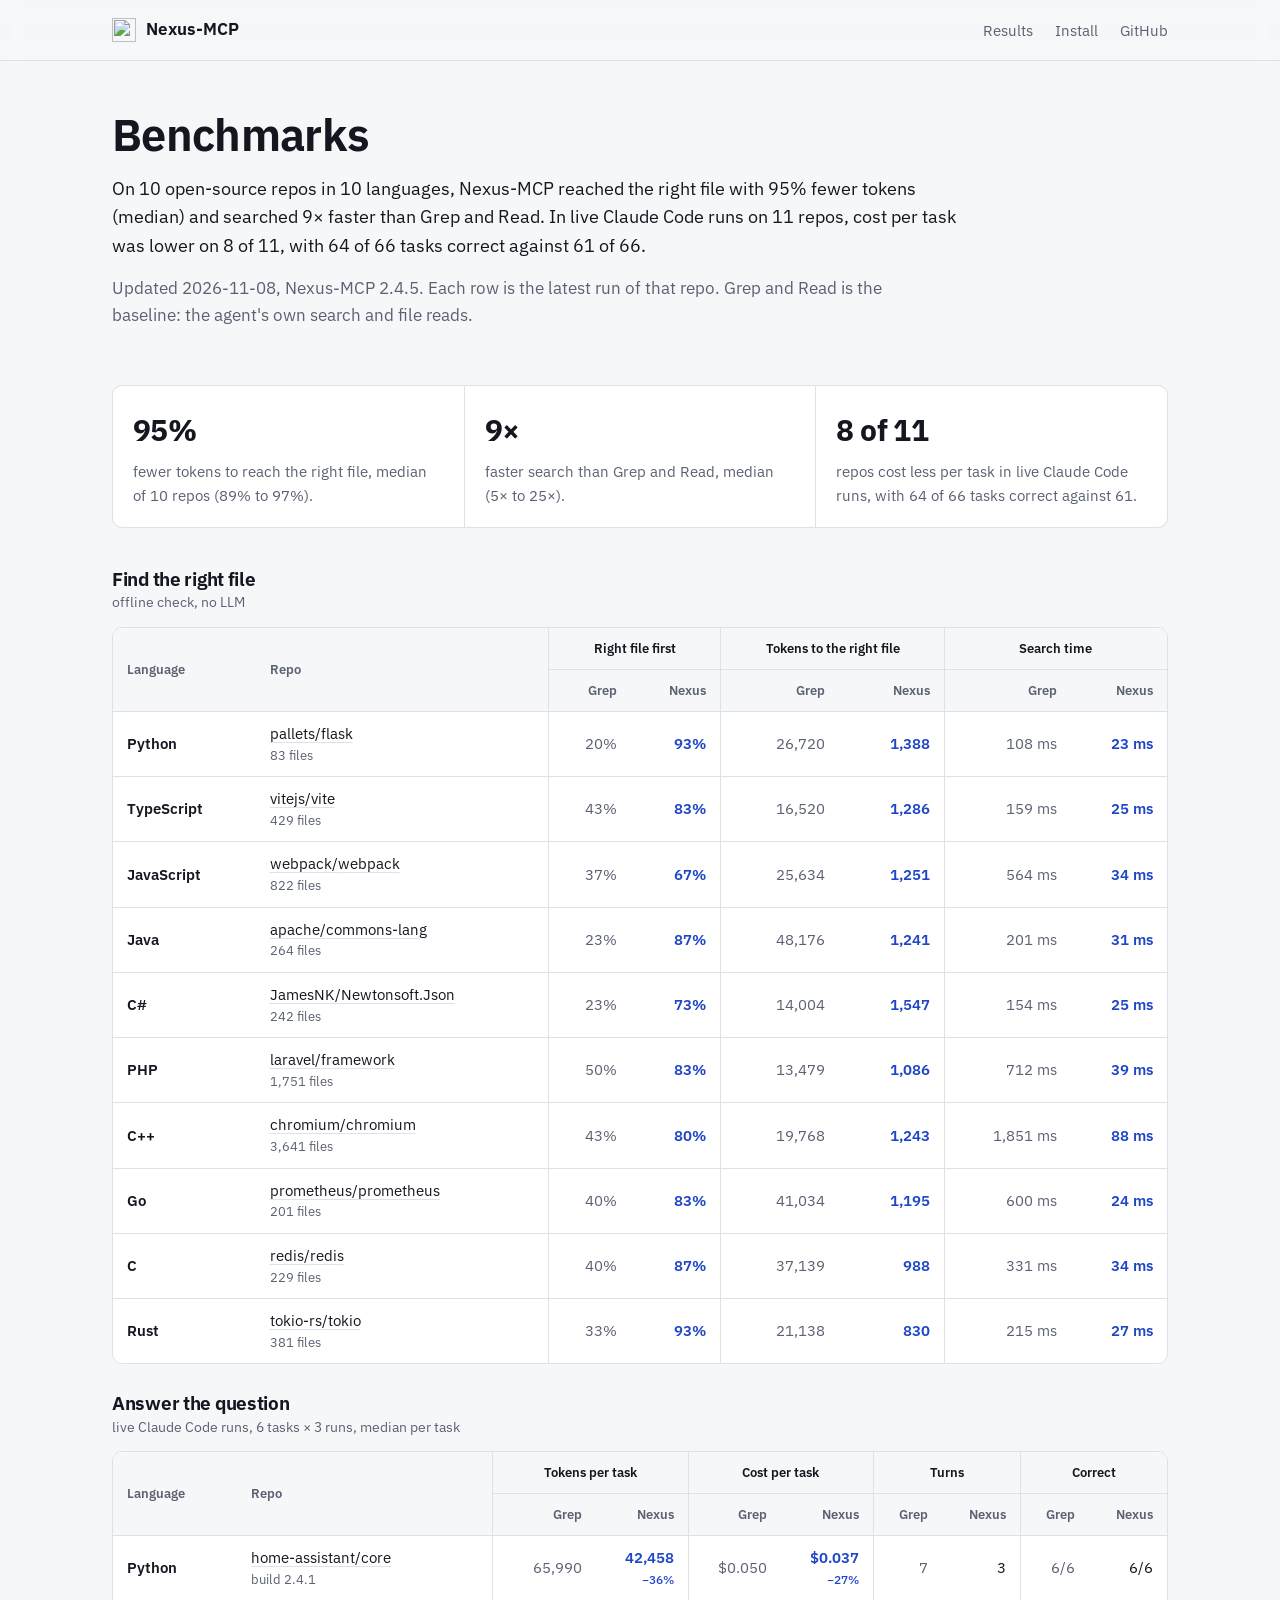
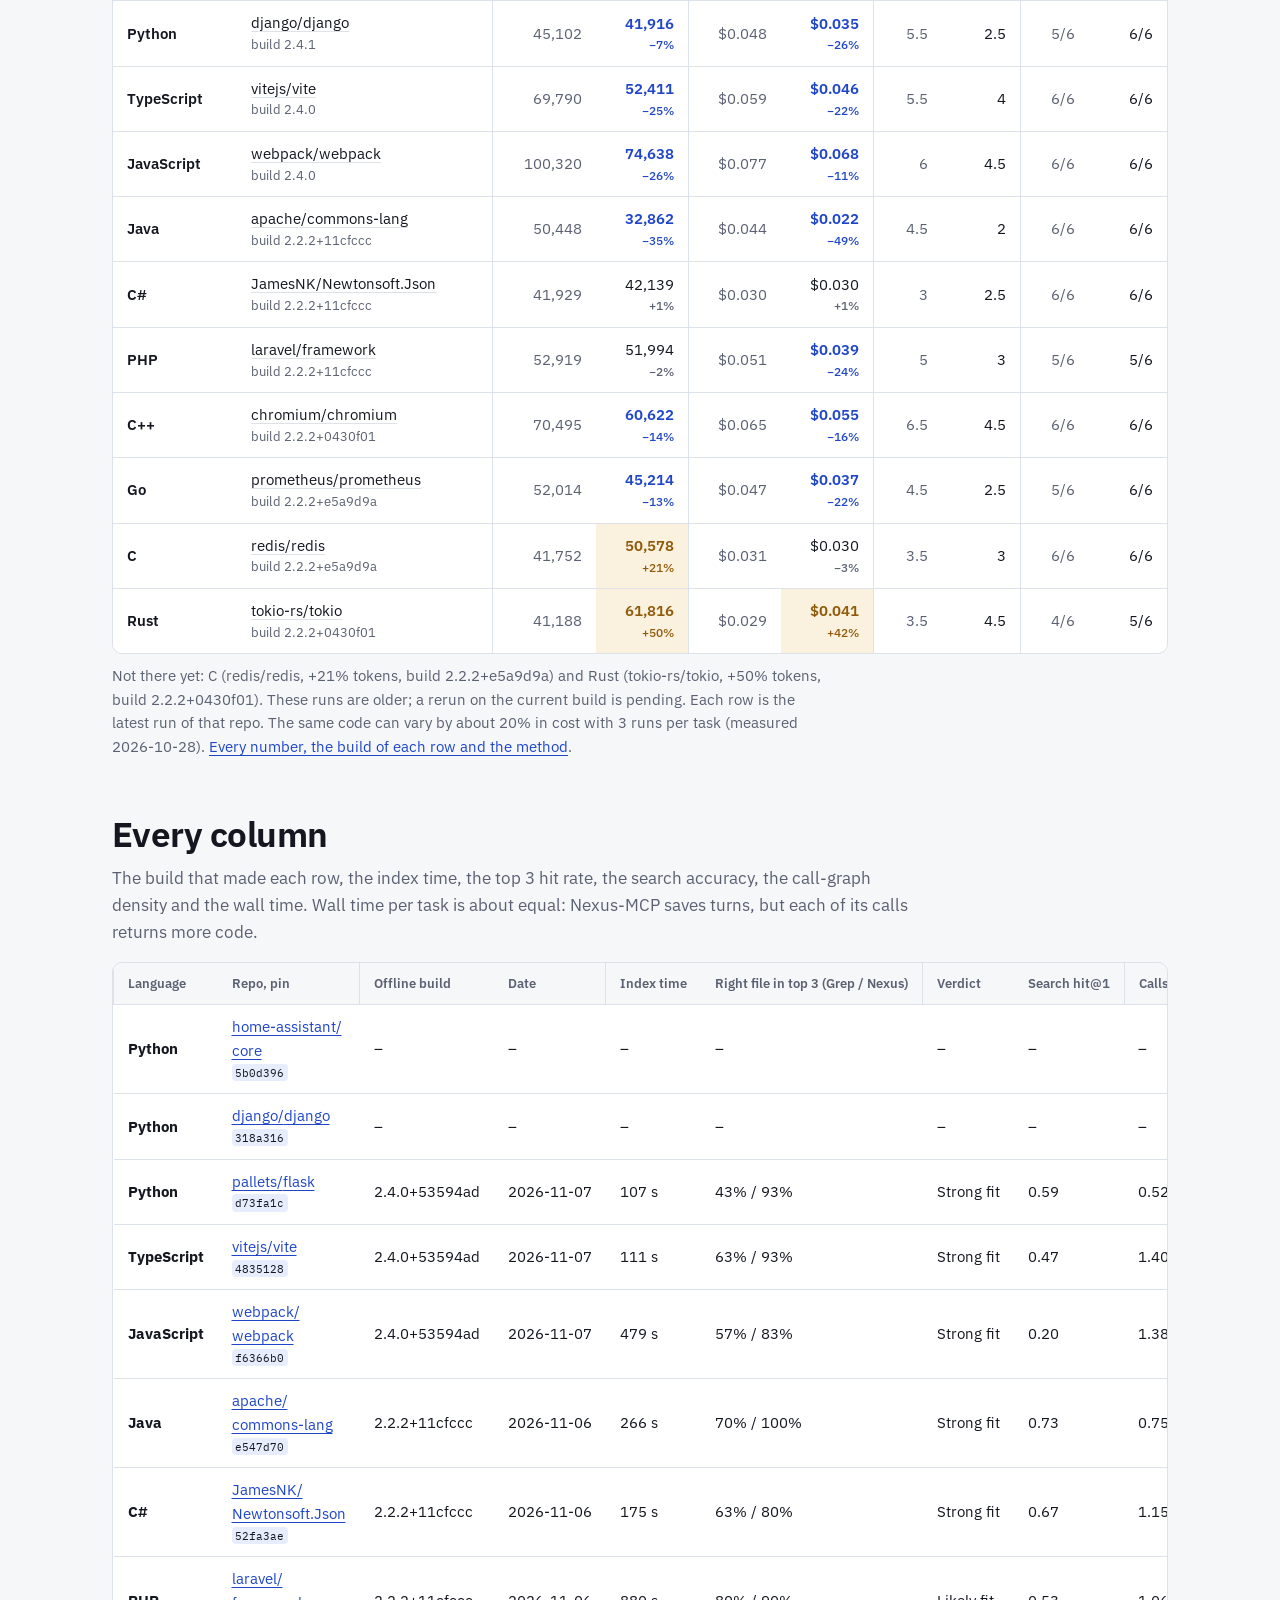
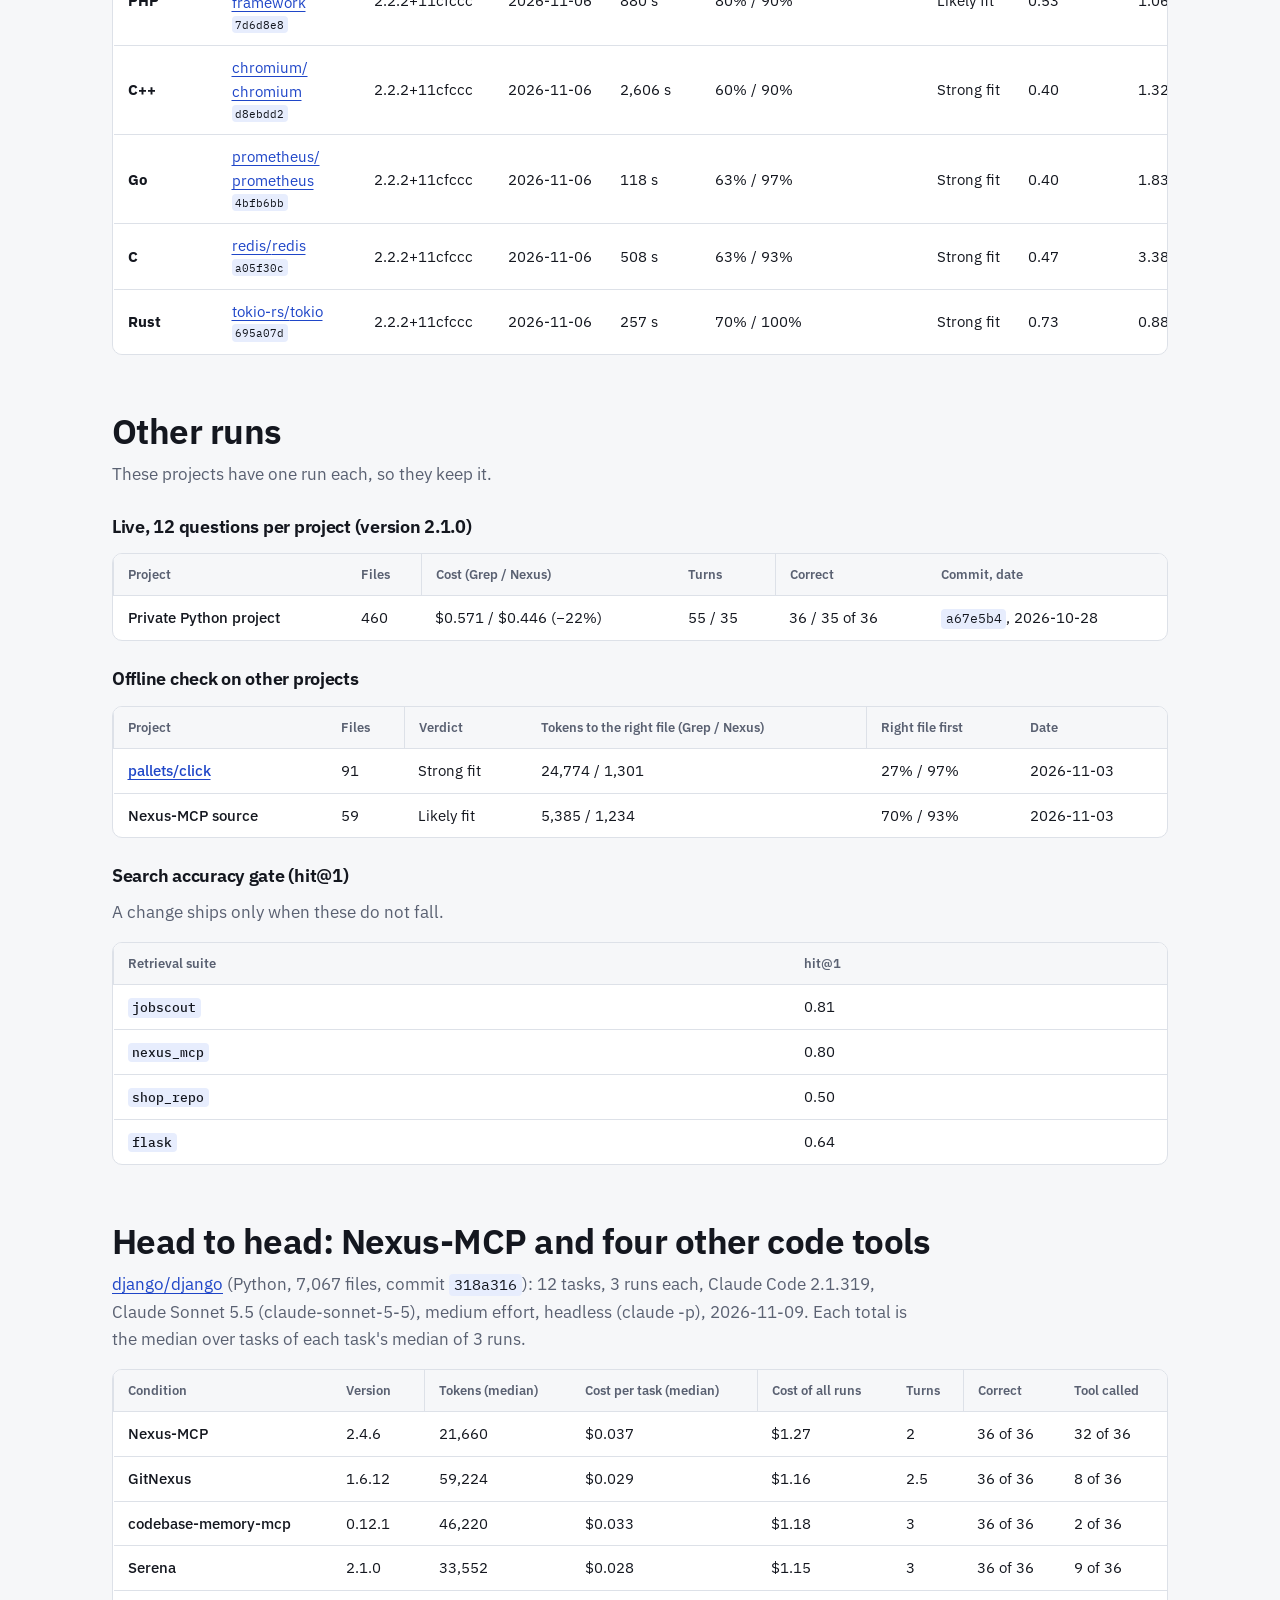
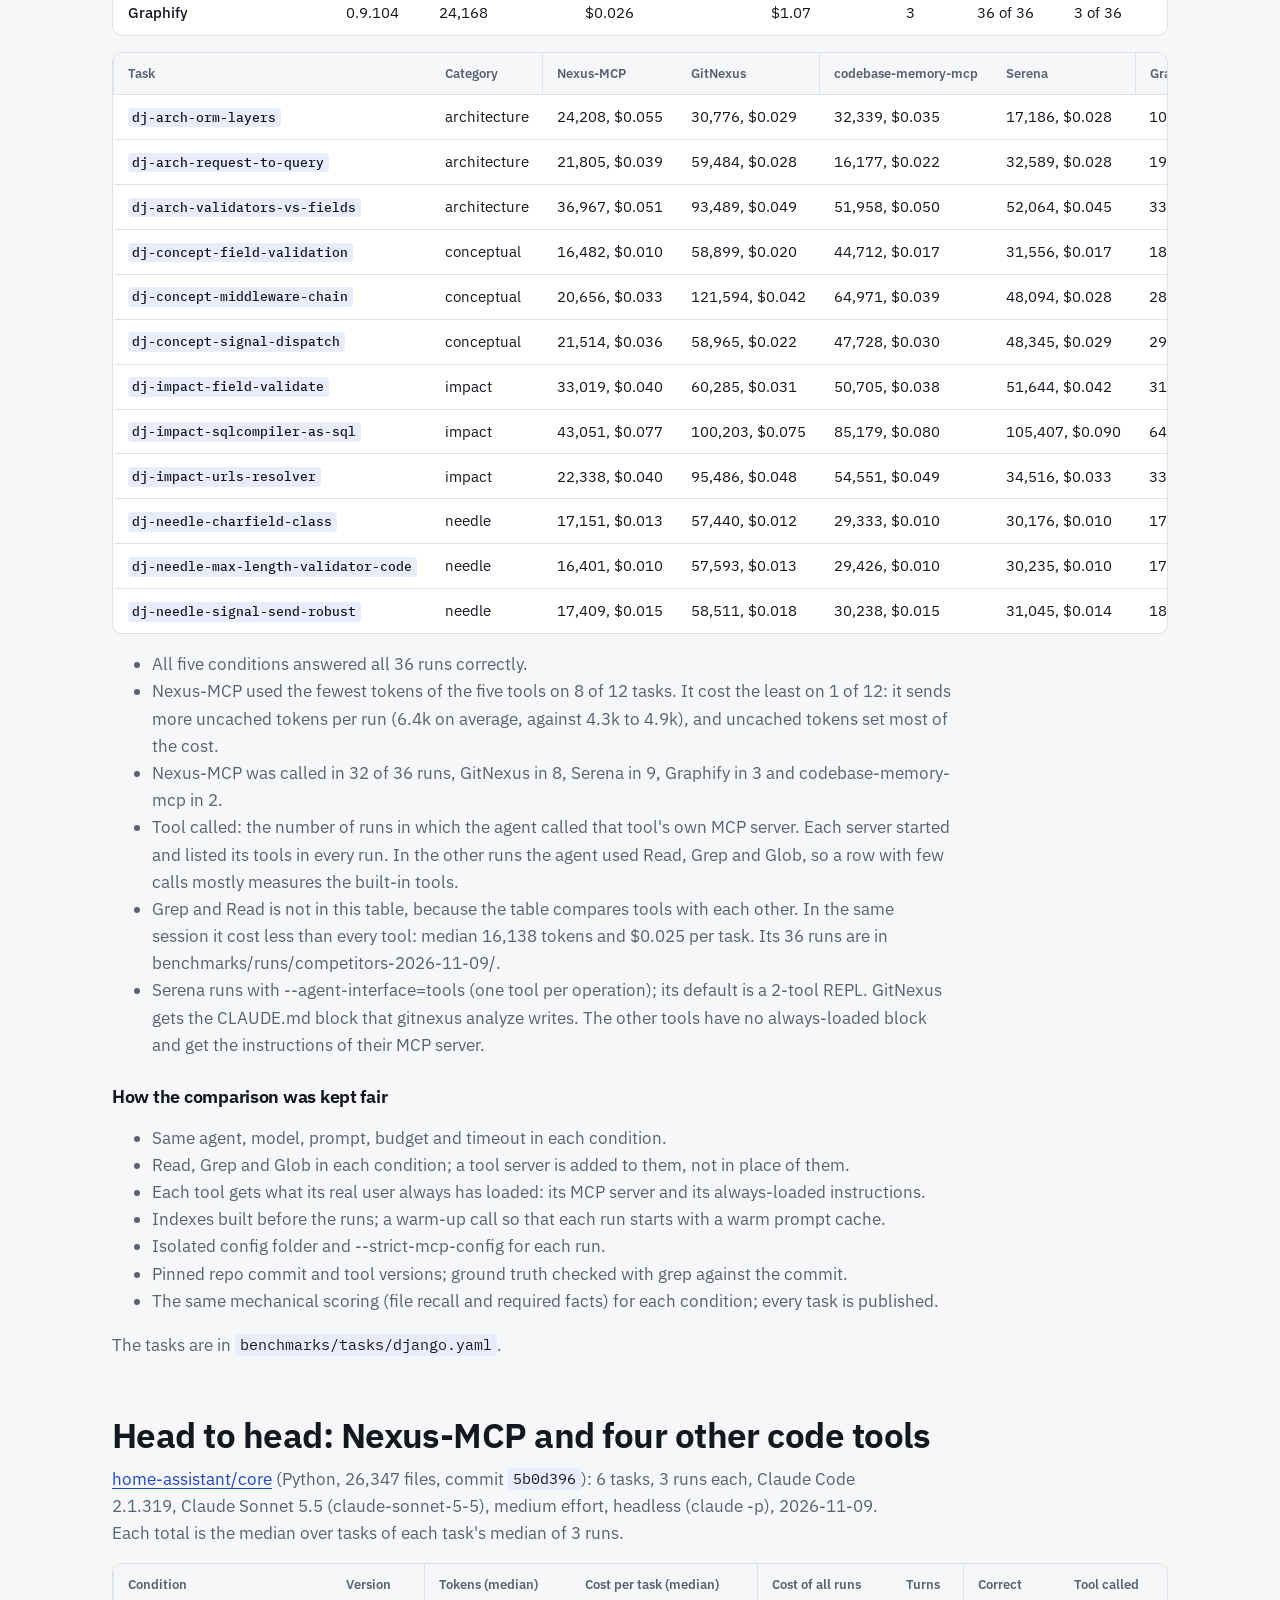
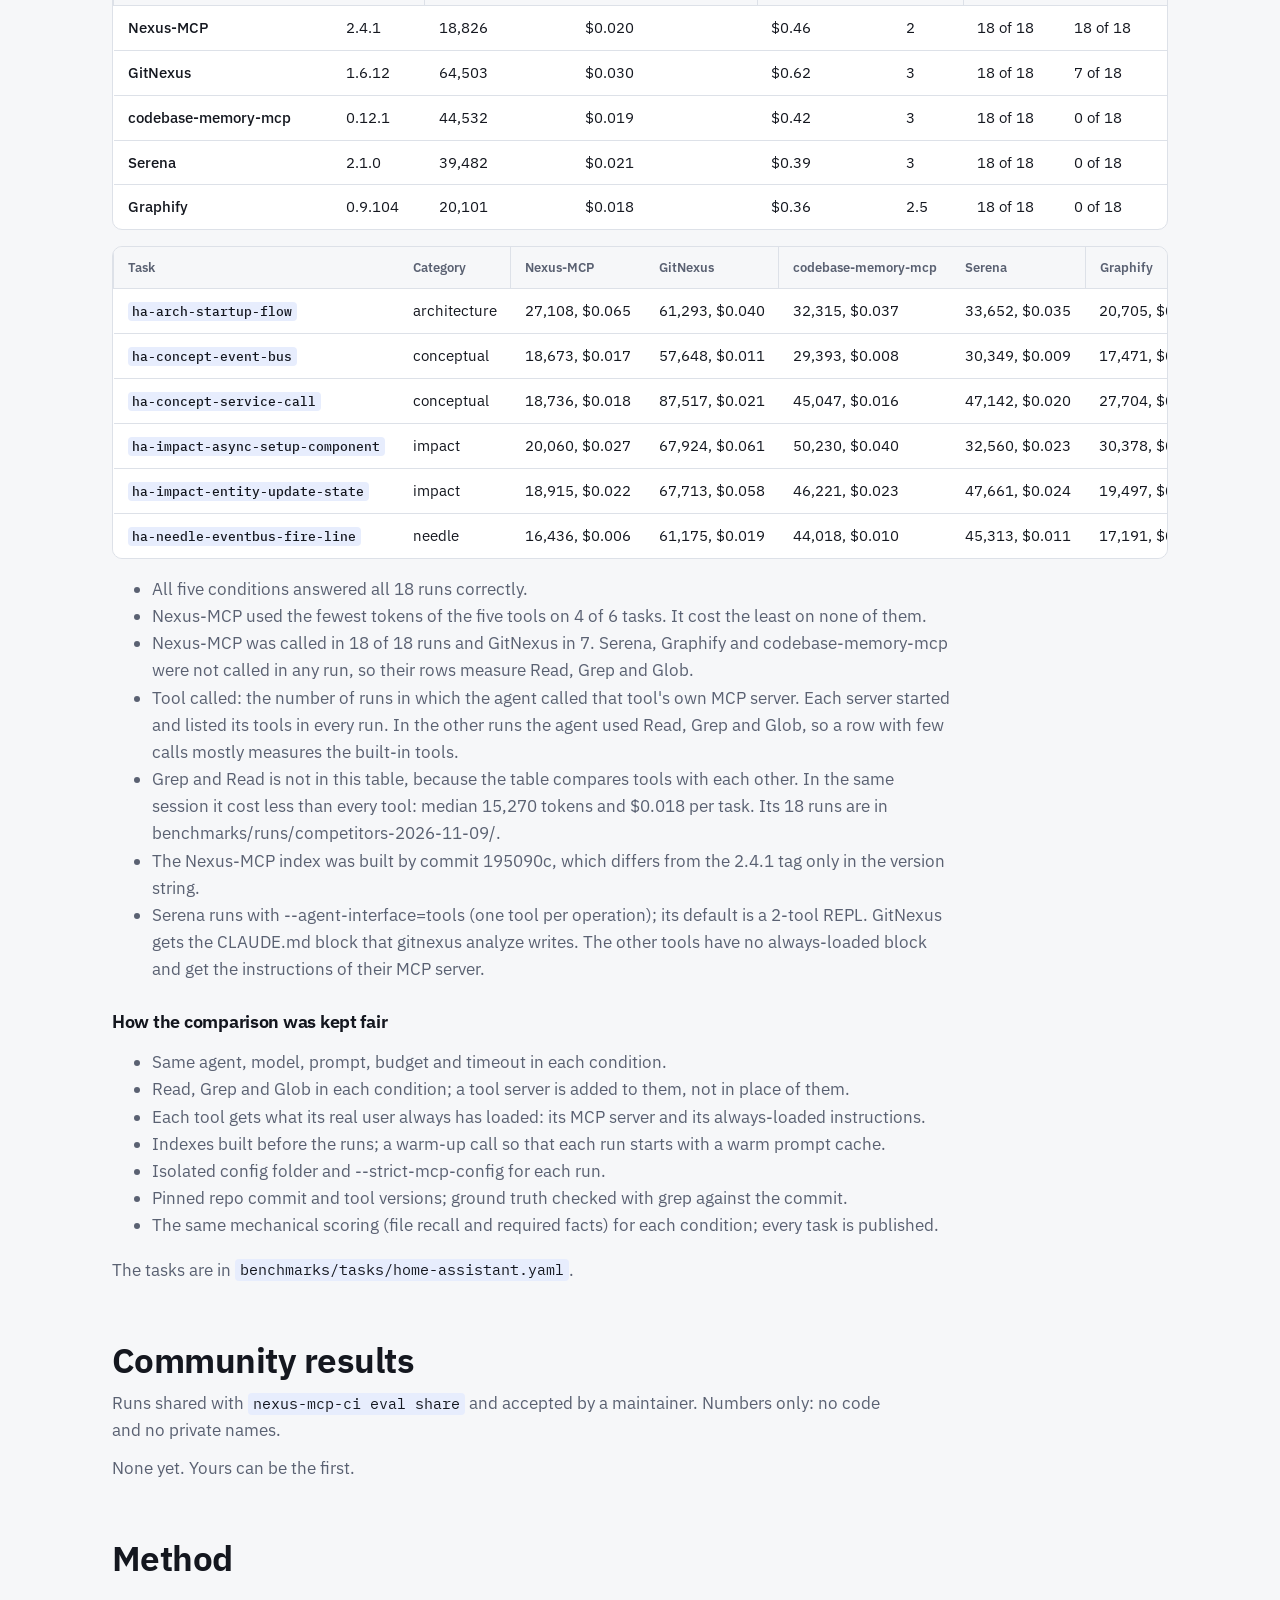
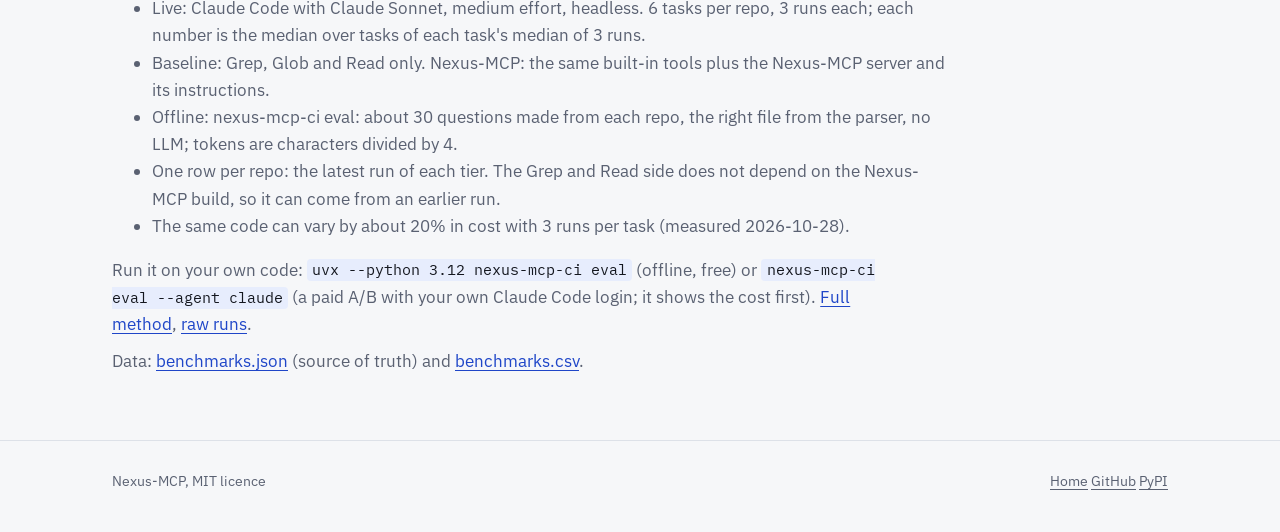
==== commit 818f0d48: "fix(site): remove the Chromium head-to-head with GitNexus The 2026-11-04 Chromium base/ comparison i" ====
--- a/site/benchmarks.html
+++ b/site/benchmarks.html
@@ -43,14 +43,6 @@
 <h3>Search accuracy gate (hit@1)</h3>
 <p>A change ships only when these do not fall.</p>
 <div class="table-scroll" tabindex="0"><table class="plain"><thead><tr><th>Retrieval suite</th><th>hit@1</th></tr></thead><tbody><tr><td><code>jobscout</code></td><td>0.81</td></tr><tr><td><code>nexus_mcp</code></td><td>0.80</td></tr><tr><td><code>shop_repo</code></td><td>0.50</td></tr><tr><td><code>flask</code></td><td>0.64</td></tr></tbody></table></div></section>
-<section class="page-section"><h2>Head to head: Nexus-MCP and GitNexus</h2>
-<p><a href="https://chromium.googlesource.com/chromium/src/+/d8ebdd25980e38badccc265758aa508e6592000e/base/">Chromium base/</a> (C++, 4,243 files, commit <code>d8ebdd2</code>): 8 tasks, 3 runs each, Claude Code 2.1.280, Claude Sonnet, headless (claude -p), 2026-11-04. Each total is the median over tasks of each task&#x27;s median of 3 runs.</p>
-<div class="table-scroll" tabindex="0"><table class="plain"><thead><tr><th>Condition</th><th>Version</th><th>Tokens (median)</th><th>Cost per task (median)</th><th>Cost of all runs</th><th>Turns</th><th>Correct</th></tr></thead><tbody><tr><td>Grep and Read</td><td>built-in tools</td><td>62,450</td><td>$0.057</td><td>$1.58</td><td>5</td><td>24 of 24</td></tr><tr><td>Nexus-MCP</td><td>2.2.0 with the C++ parser fixes of 2.2.1</td><td>82,900</td><td>$0.062</td><td>$1.64</td><td>6</td><td>24 of 24</td></tr><tr><td>GitNexus</td><td>1.6.12</td><td>164,192</td><td>$0.085</td><td>$2.13</td><td>6</td><td>24 of 24</td></tr></tbody></table></div>
-<div class="table-scroll" tabindex="0"><table class="plain"><thead><tr><th>Task</th><th>Category</th><th>Grep and Read</th><th>Nexus-MCP</th><th>GitNexus</th></tr></thead><tbody><tr><td><code>cr-concept-weakptr-invalidate</code></td><td>conceptual</td><td>50,057, $0.077</td><td>82,568, $0.069</td><td>110,006, $0.088</td></tr><tr><td><code>cr-impact-atexit-registercallback</code></td><td>impact</td><td>58,666, $0.040</td><td>72,676, $0.046</td><td>212,910, $0.090</td></tr><tr><td><code>cr-impact-histogram-bucket-ranges</code></td><td>impact</td><td>256,305, $0.164</td><td>267,985, $0.175</td><td>374,064, $0.173</td></tr><tr><td><code>cr-concept-json-reader-backend</code></td><td>conceptual</td><td>56,211, $0.037</td><td>109,361, $0.055</td><td>180,053, $0.076</td></tr><tr><td><code>cr-needle-json-max-depth</code></td><td>needle</td><td>66,234, $0.029</td><td>49,847, $0.022</td><td>97,562, $0.028</td></tr><tr><td><code>cr-needle-utf8-to-utf16</code></td><td>needle</td><td>52,976, $0.028</td><td>32,710, $0.018</td><td>103,939, $0.045</td></tr><tr><td><code>cr-arch-task-scheduling</code></td><td>architecture</td><td>132,197, $0.083</td><td>111,439, $0.090</td><td>191,516, $0.099</td></tr><tr><td><code>cr-concept-timer-hierarchy</code></td><td>conceptual</td><td>71,500, $0.074</td><td>83,231, $0.082</td><td>148,332, $0.082</td></tr></tbody></table></div>
-<ul><li>All three conditions answered all 24 runs correctly.</li><li>Nexus-MCP used fewer tokens than GitNexus on 8 of 8 tasks and cost less on 6; GitNexus cost $0.002 less on one task, and one task was a tie.</li><li>Grep and Read cost less than both on this C++ code. Nexus-MCP cost less than Grep and Read on 3 of 8 tasks (the two needle tasks and WeakPtr).</li><li>GitNexus sends about 17.9k tokens of tool schema on each turn (17 tools); Nexus-MCP sends about 2.3k (8 tools).</li><li>The GitNexus condition gets its MCP server and the CLAUDE.md block that gitnexus analyze writes; its on-demand skills are not given.</li></ul>
-<h3>How the comparison was kept fair</h3>
-<ul><li>Same agent, model, prompt, budget and timeout in each condition.</li><li>Read, Grep and Glob in each condition; a tool server is added to them, not in place of them.</li><li>Each tool gets what its real user always has loaded: its MCP server and its always-loaded instructions.</li><li>Indexes built before the runs; a warm-up call so that each run starts with a warm prompt cache.</li><li>Isolated config folder and --strict-mcp-config for each run.</li><li>Pinned repo commit and tool versions; ground truth checked with grep against the commit.</li><li>The same mechanical scoring (file recall and required facts) for each condition; every task is published.</li></ul>
-<p>The tasks are in <code>benchmarks/tasks/chromium-base.yaml</code>.</p></section>
 <section class="page-section"><h2>Head to head: Nexus-MCP and four other code tools</h2>
 <p><a href="https://github.com/django/django/tree/318a316a4c86a65bede68144f9546a6056d91379">django/django</a> (Python, 7,067 files, commit <code>318a316</code>): 12 tasks, 3 runs each, Claude Code 2.1.319, Claude Sonnet 5.5 (claude-sonnet-5-5), medium effort, headless (claude -p), 2026-11-09. Each total is the median over tasks of each task&#x27;s median of 3 runs.</p>
 <div class="table-scroll" tabindex="0"><table class="plain"><thead><tr><th>Condition</th><th>Version</th><th>Tokens (median)</th><th>Cost per task (median)</th><th>Cost of all runs</th><th>Turns</th><th>Correct</th><th>Tool called</th></tr></thead><tbody><tr><td>Nexus-MCP</td><td>2.4.6</td><td>21,660</td><td>$0.037</td><td>$1.27</td><td>2</td><td>36 of 36</td><td>32 of 36</td></tr><tr><td>GitNexus</td><td>1.6.12</td><td>59,224</td><td>$0.029</td><td>$1.16</td><td>2.5</td><td>36 of 36</td><td>8 of 36</td></tr><tr><td>codebase-memory-mcp</td><td>0.12.1</td><td>46,220</td><td>$0.033</td><td>$1.18</td><td>3</td><td>36 of 36</td><td>2 of 36</td></tr><tr><td>Serena</td><td>2.1.0</td><td>33,552</td><td>$0.028</td><td>$1.15</td><td>3</td><td>36 of 36</td><td>9 of 36</td></tr><tr><td>Graphify</td><td>0.9.104</td><td>24,168</td><td>$0.026</td><td>$1.07</td><td>3</td><td>36 of 36</td><td>3 of 36</td></tr></tbody></table></div>
